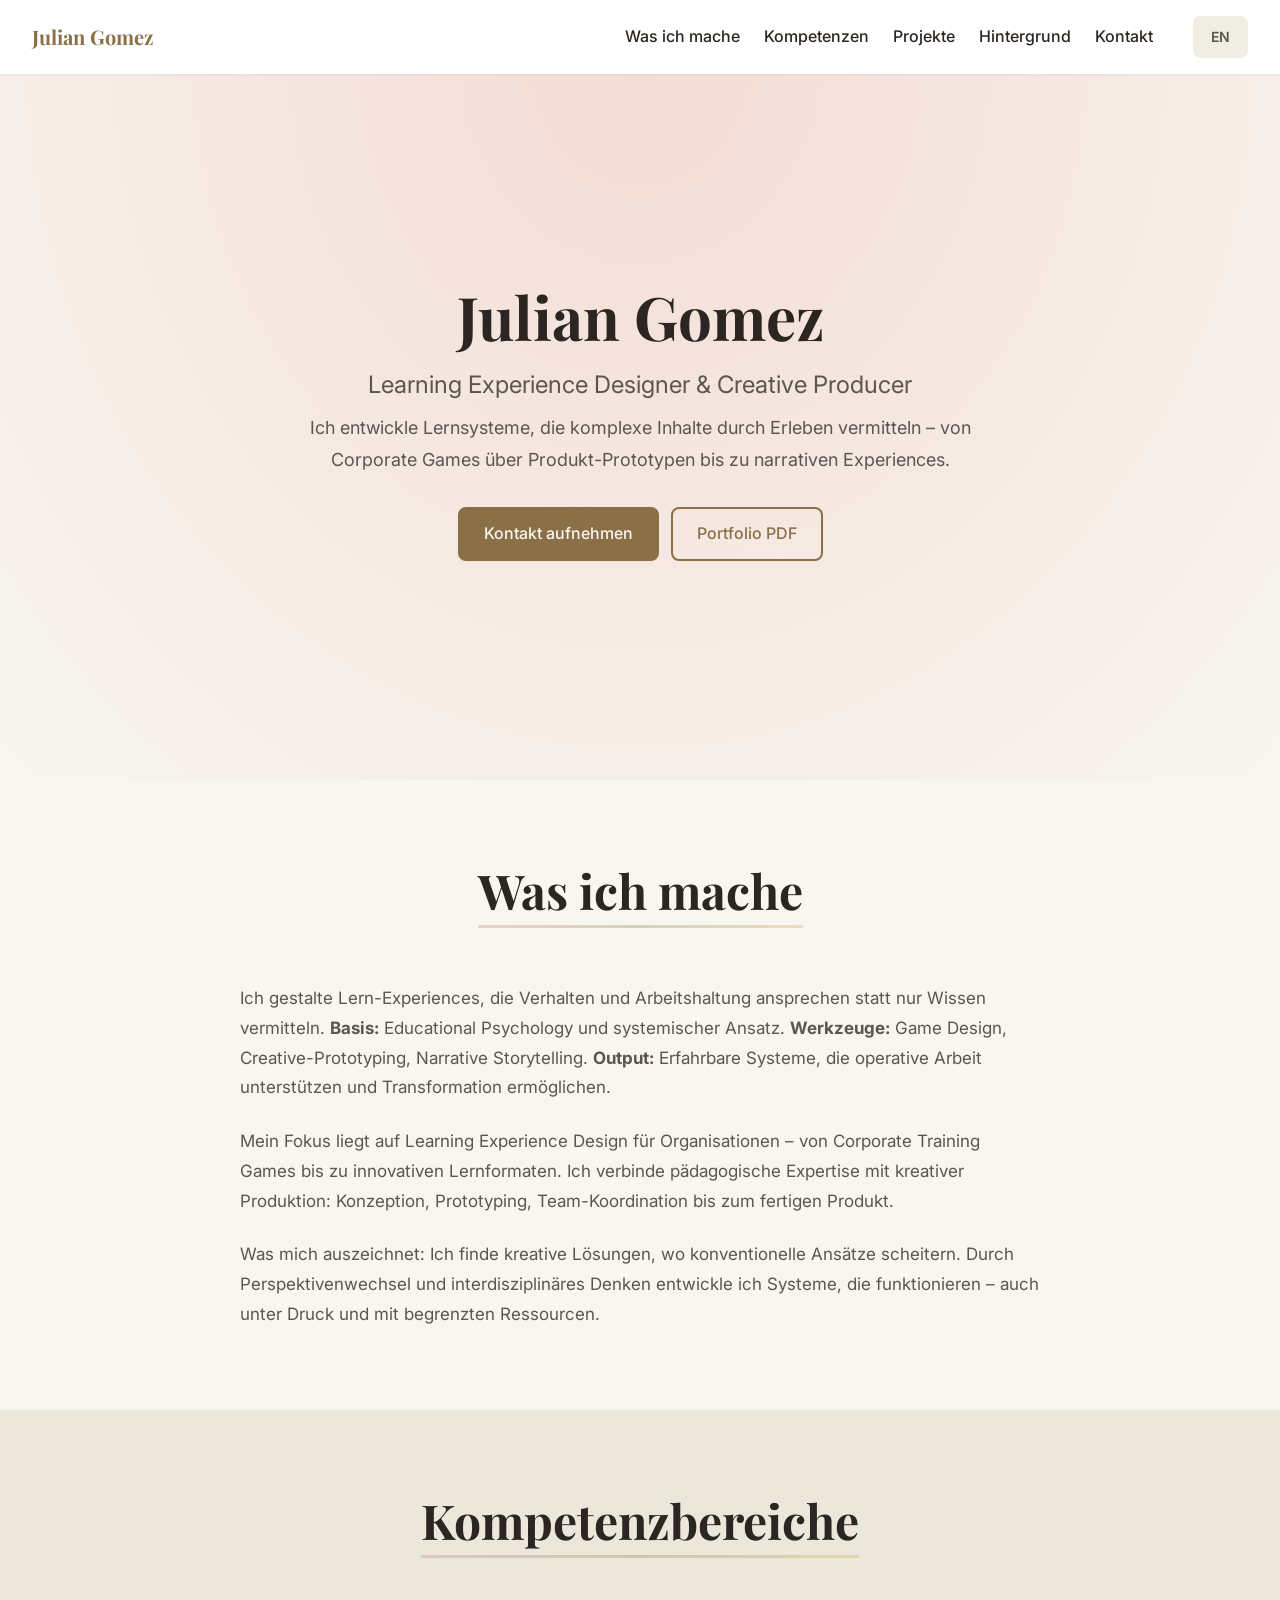
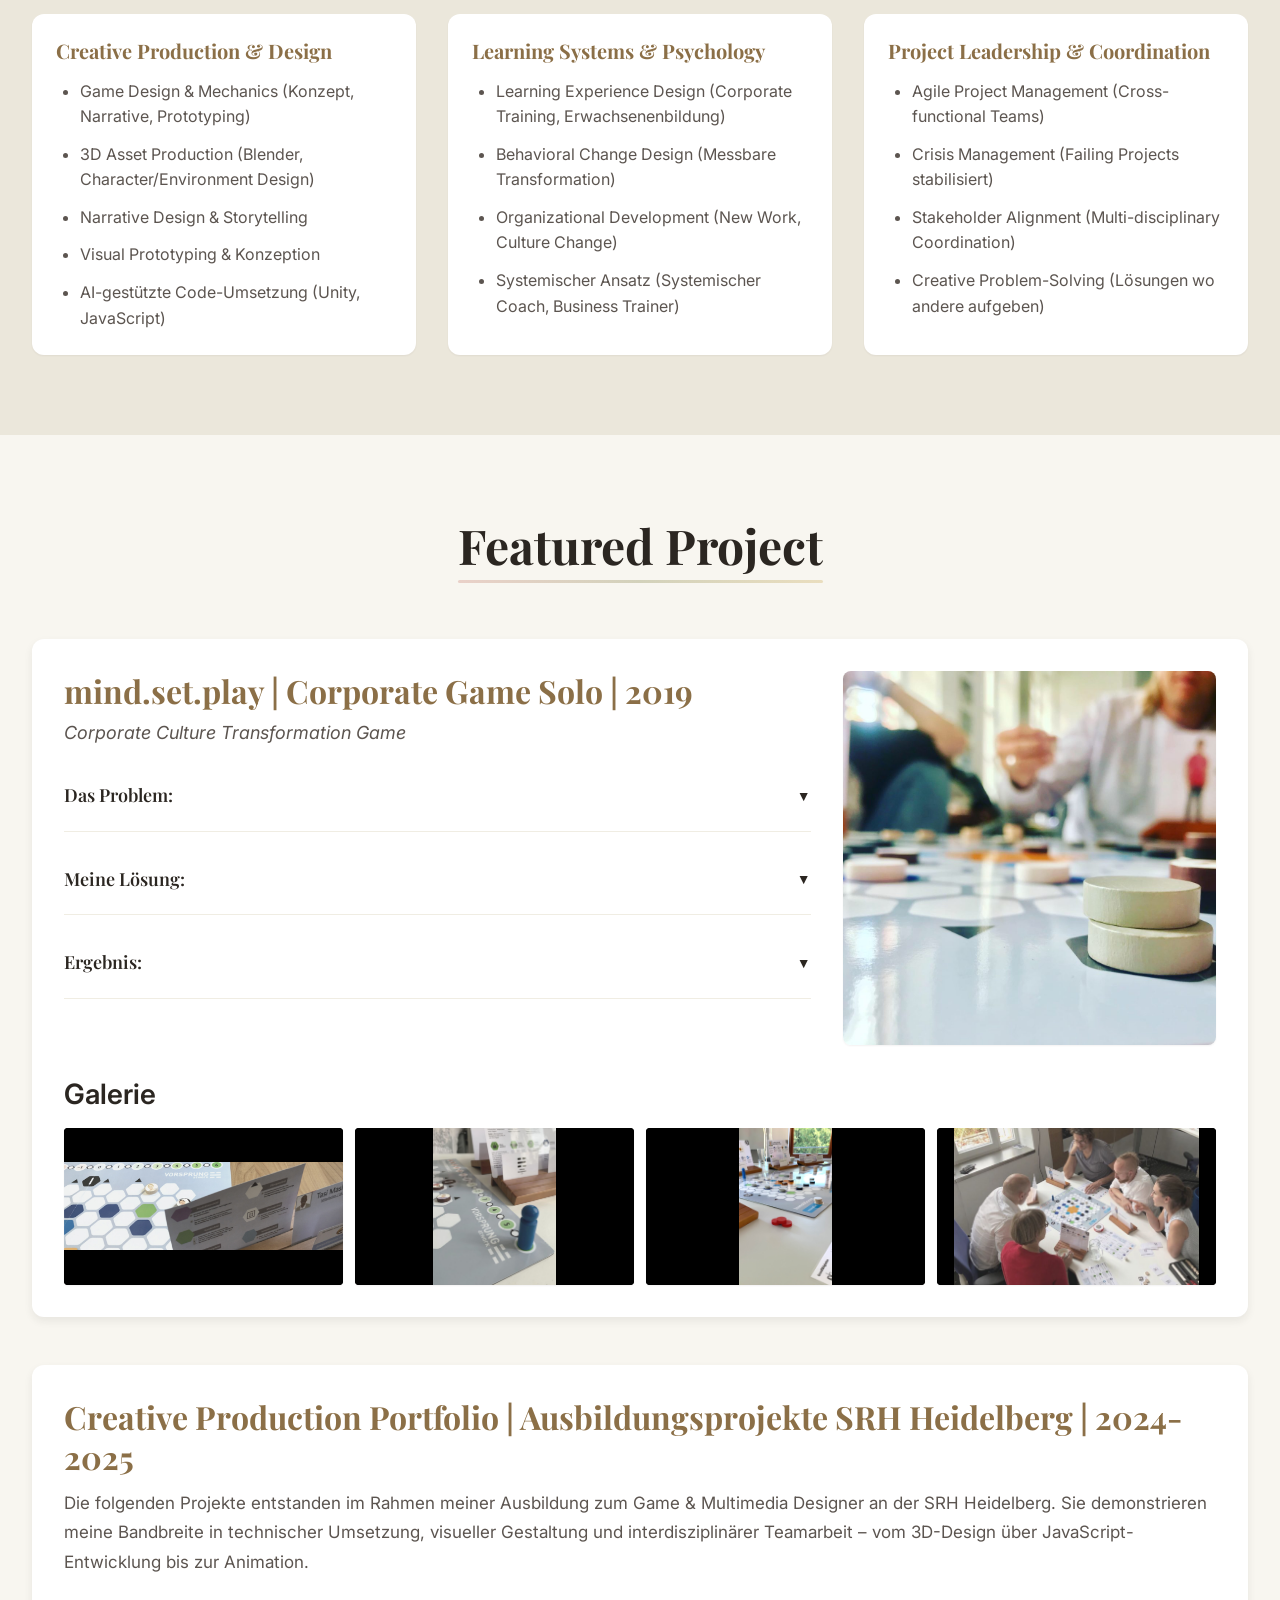
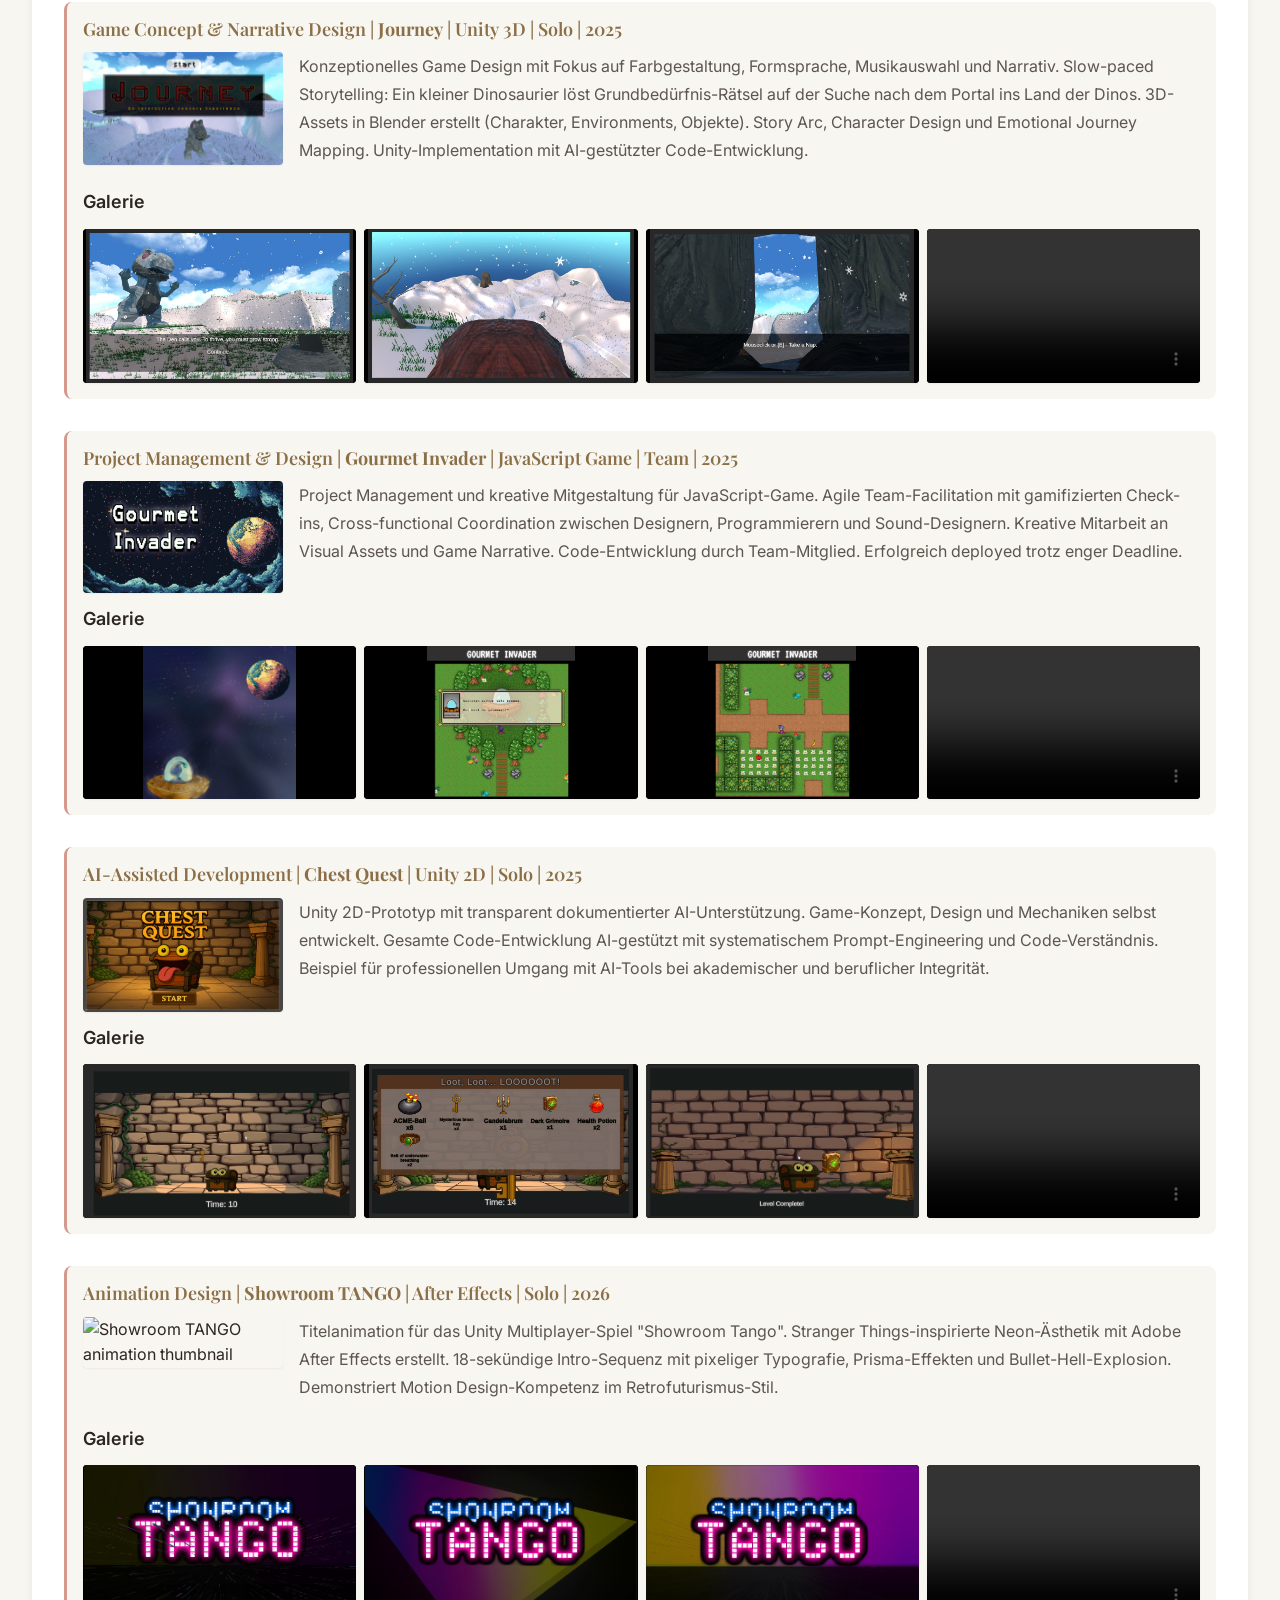
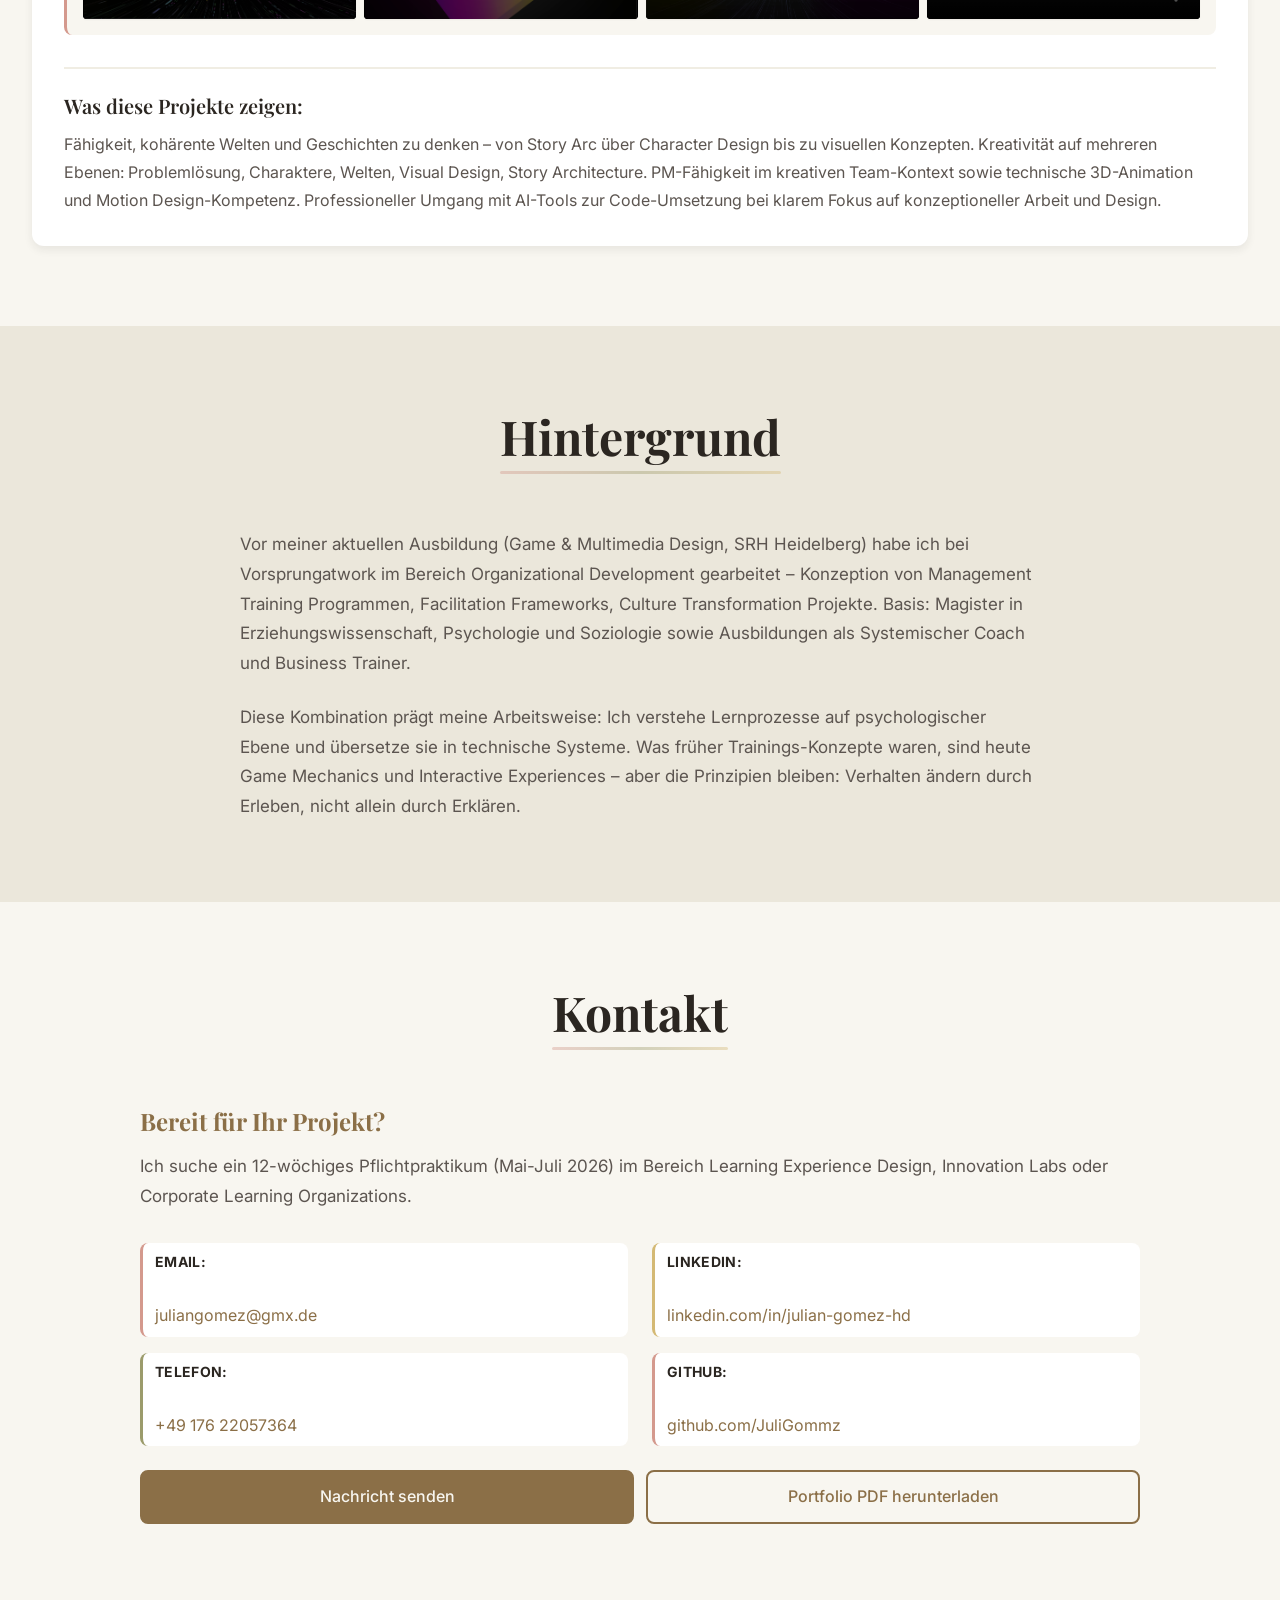
==== index.html @ 2f33e81c "Initial commit: Julian Gomez Portfolio Website Complete portfolio website for Learning Experience De" ====
<!DOCTYPE html>
<html lang="de">
<head>
    <meta charset="UTF-8">
    <meta name="viewport" content="width=device-width, initial-scale=1.0">
    <meta name="description" content="Julian Gomez - Learning Experience Designer & Creative Producer. Spielerische Lernsysteme, die komplexe Inhalte durch Erleben vermitteln.">
    <meta name="author" content="Julian Gomez">
    <meta name="keywords" content="Learning Experience Design, Game Design, Creative Production, Corporate Training, Julian Gomez">
    <title>Julian Gomez - Learning Experience Designer & Creative Producer</title>

    <!-- Google Fonts -->
    <link rel="preconnect" href="https://fonts.googleapis.com">
    <link rel="preconnect" href="https://fonts.gstatic.com" crossorigin>
    <link href="https://fonts.googleapis.com/css2?family=Playfair+Display:wght@400;700&family=Inter:wght@400;500;600;700&display=swap" rel="stylesheet">

    <!-- Stylesheet -->
    <link rel="stylesheet" href="css/styles.css">
</head>

<body>

    <!-- HEADER NAVIGATION -->
    <header class="header">
        <div class="container">
            <nav class="nav">
                <div class="nav__brand">
                    <a href="#hero">Julian Gomez</a>
                </div>
                <button class="nav__toggle" aria-label="Toggle navigation">
                    <span></span>
                    <span></span>
                    <span></span>
                </button>
                <ul class="nav__menu">
                    <li><a href="#about">Was ich mache</a></li>
                    <li><a href="#competencies">Kompetenzen</a></li>
                    <li><a href="#featured-work">Projekte</a></li>
                    <li><a href="#background">Hintergrund</a></li>
                    <li><a href="#contact">Kontakt</a></li>
                    <li class="nav__lang">
                        <button class="lang-toggle" data-lang="de" aria-label="Switch to English">EN</button>
                    </li>
                </ul>
            </nav>
        </div>
    </header>

    <!-- SECTION 1: HERO -->
    <section id="hero" class="section section--hero">
        <div class="container">
            <div class="hero">
                <h1 class="hero__title">Julian Gomez</h1>
                <h2 class="hero__subtitle">Learning Experience Designer & Creative Producer</h2>
                <p class="hero__tagline">
                    Ich entwickle Lernsysteme, die komplexe Inhalte durch Erleben vermitteln –
                    von Corporate Games über Produkt-Prototypen bis zu narrativen Experiences.
                </p>
                <div class="hero__cta">
                    <a href="#contact" class="btn btn--primary">Kontakt aufnehmen</a>
                    <a href="/portfolio.pdf" class="btn btn--secondary" download>Portfolio PDF</a>
                </div>
            </div>
        </div>
    </section>

    <!-- SECTION 2: WAS ICH MACHE -->
    <section id="about" class="section">
        <div class="container">
            <div class="section__header">
                <h2 class="section__title">Was ich mache</h2>
            </div>

            <div class="about-content">
                <p>
                    Ich gestalte Lern-Experiences, die Verhalten und Arbeitshaltung ansprechen
                    statt nur Wissen vermitteln. <strong>Basis:</strong> Educational Psychology und systemischer
                    Ansatz. <strong>Werkzeuge:</strong> Game Design, Creative-Prototyping, Narrative Storytelling.
                    <strong>Output:</strong> Erfahrbare Systeme, die operative Arbeit unterstützen und
                    Transformation ermöglichen.
                </p>

                <p>
                    Mein Fokus liegt auf Learning Experience Design für Organisationen –
                    von Corporate Training Games bis zu innovativen Lernformaten. Ich
                    verbinde pädagogische Expertise mit kreativer Produktion:
                    Konzeption, Prototyping, Team-Koordination bis zum fertigen Produkt.
                </p>

                <p>
                    Was mich auszeichnet: Ich finde kreative Lösungen, wo konventionelle
                    Ansätze scheitern. Durch Perspektivenwechsel und interdisziplinäres
                    Denken entwickle ich Systeme, die funktionieren – auch unter Druck
                    und mit begrenzten Ressourcen.
                </p>
            </div>
        </div>
    </section>

    <!-- SECTION 3: KOMPETENZBEREICHE -->
    <section id="competencies" class="section section--tinted">
        <div class="container">
            <div class="section__header">
                <h2 class="section__title">Kompetenzbereiche</h2>
            </div>

            <div class="competency-grid">
                <div class="competency-pillar">
                    <h3>Creative Production & Design</h3>
                    <ul>
                        <li>Game Design & Mechanics (Konzept, Narrative, Prototyping)</li>
                        <li>3D Asset Production (Blender, Character/Environment Design)</li>
                        <li>Narrative Design & Storytelling</li>
                        <li>Visual Prototyping & Konzeption</li>
                        <li>AI-gestützte Code-Umsetzung (Unity, JavaScript)</li>
                    </ul>
                </div>

                <div class="competency-pillar">
                    <h3>Learning Systems & Psychology</h3>
                    <ul>
                        <li>Learning Experience Design (Corporate Training, Erwachsenenbildung)</li>
                        <li>Behavioral Change Design (Messbare Transformation)</li>
                        <li>Organizational Development (New Work, Culture Change)</li>
                        <li>Systemischer Ansatz (Systemischer Coach, Business Trainer)</li>
                    </ul>
                </div>

                <div class="competency-pillar">
                    <h3>Project Leadership & Coordination</h3>
                    <ul>
                        <li>Agile Project Management (Cross-functional Teams)</li>
                        <li>Crisis Management (Failing Projects stabilisiert)</li>
                        <li>Stakeholder Alignment (Multi-disciplinary Coordination)</li>
                        <li>Creative Problem-Solving (Lösungen wo andere aufgeben)</li>
                    </ul>
                </div>
            </div>
        </div>
    </section>

    <!-- SECTION 4: FEATURED WORK -->
    <section id="featured-work" class="section">
        <div class="container">
            <div class="section__header">
                <h2 class="section__title">Featured Project</h2>
            </div>

            <!-- Featured Project #1: mind.set.play -->
            <article class="featured-project">
                <div class="featured-project__content">
                    <div class="featured-project__text">
                        <h3 class="featured-project__title"><strong>mind.set.play</strong> | Corporate Game Solo | 2019</h3>
                        <p class="featured-project__subtitle">Corporate Culture Transformation Game</p>

                        <div class="project-section collapsible">
                            <h4 class="collapsible-header">Das Problem: <span class="toggle-icon">▼</span></h4>
                            <div class="collapsible-content">
                                <p>
                                    Ein vorheriger Versuch, New Work-Prinzipien durch ein Simulationsspiel
                                    erfahrbar zu machen, scheiterte trotz 5-stelliger Investition und
                                    externer Expertise. Das Team war skeptisch gegenüber Game-based
                                    Learning. Ich bekam das Projekt ohne diese Vorgeschichte zu kennen.
                                </p>
                            </div>
                        </div>

                        <div class="project-section collapsible">
                            <h4 class="collapsible-header">Meine Lösung: <span class="toggle-icon">▼</span></h4>
                            <div class="collapsible-content">
                                <p>
                                    Iterative Entwicklung mit kontinuierlichem Stakeholder-Feedback.
                                    Fokus auf Einfachheit: Role-Switching Mechaniken kombiniert mit
                                    VUCA-Event-Simulation. Spieler:innen erleben direkt, wie persönliche
                                    Haltung und Teamdynamik unter Druck wirken. Deployment-bereit für
                                    6-18 Teilnehmer:innen mit Facilitator Guide.
                                </p>
                            </div>
                        </div>

                        <div class="project-section collapsible">
                            <h4 class="collapsible-header">Ergebnis: <span class="toggle-icon">▼</span></h4>
                            <div class="collapsible-content">
                                <p>
                                    Erfolgreich in Corporate Training Sessions eingesetzt. Vom skeptischen
                                    Team zum funktionierenden Produkt. Testimonial vom Arbeitgeber verfügbar.
                                    Beweis: Kreative Perspektivenwechsel lösen Probleme, wo konventionelle
                                    Ansätze scheitern.
                                </p>
                            </div>
                        </div>
                    </div>

                    <div class="featured-project__image">
                        <img src="media/images/mindsetplay-thumbnail.jpg" alt="mind.set.play board game overview" class="featured-thumbnail">
                    </div>
                </div>

                <!-- Gallery -->
                <div class="project-gallery">
                    <h4 class="gallery-title">Galerie</h4>
                    <div class="gallery-grid">
                        <div class="gallery-item" data-lightbox="mindsetplay-1">
                            <img src="media/images/mindsetplay-1.jpg" alt="mind.set.play board game overview with role cards and VUCA mechanics" loading="lazy">
                            <p class="gallery-caption">Board game overview with role cards and VUCA mechanics</p>
                        </div>
                        <div class="gallery-item" data-lightbox="mindsetplay-2">
                            <img src="media/images/mindsetplay-2.jpg" alt="mind.set.play gameplay session with corporate team participants" loading="lazy">
                            <p class="gallery-caption">Gameplay session with corporate team participants</p>
                        </div>
                        <div class="gallery-item" data-lightbox="mindsetplay-3">
                            <img src="media/images/mindsetplay-3.jpg" alt="mind.set.play game materials and facilitator guide closeup" loading="lazy">
                            <p class="gallery-caption">Game materials and facilitator guide closeup</p>
                        </div>
                        <div class="gallery-item" data-lightbox="mindsetplay-4">
                            <img src="media/images/mindsetplay-4.jpg" alt="mind.set.play workshop debrief discussion in corporate setting" loading="lazy">
                            <p class="gallery-caption">Workshop debrief discussion in corporate setting</p>
                        </div>
                    </div>
                </div>
            </article>

            <!-- Featured Project #2: Creative Production Range -->
            <article class="featured-project">
                <div class="project-header-simple">
                    <h3 class="featured-project__title">Creative Production Portfolio | Ausbildungsprojekte SRH Heidelberg | 2024-2025</h3>
                    <p class="project-intro">
                        Die folgenden Projekte entstanden im Rahmen meiner Ausbildung zum Game & Multimedia Designer
                        an der SRH Heidelberg. Sie demonstrieren meine Bandbreite in technischer Umsetzung,
                        visueller Gestaltung und interdisziplinärer Teamarbeit – vom 3D-Design über
                        JavaScript-Entwicklung bis zur Animation.
                    </p>
                </div>

                <div class="project-mini">
                    <h4 class="project-mini__title">Game Concept & Narrative Design | <strong>Journey</strong> | Unity 3D | Solo | 2025</h4>
                    <img src="media/images/journey-thumbnail.jpg" alt="Journey 3D game thumbnail" class="project-mini-thumb">
                    <p>
                        Konzeptionelles Game Design mit Fokus auf Farbgestaltung, Formsprache,
                        Musikauswahl und Narrativ. Slow-paced Storytelling: Ein kleiner Dinosaurier
                        löst Grundbedürfnis-Rätsel auf der Suche nach dem Portal ins Land der Dinos.
                        3D-Assets in Blender erstellt (Charakter, Environments, Objekte). Story Arc,
                        Character Design und Emotional Journey Mapping. Unity-Implementation mit
                        AI-gestützter Code-Entwicklung.
                    </p>

                    <h5 class="mini-gallery-title">Galerie</h5>
                    <div class="mini-gallery">
                        <div class="gallery-item-mini" data-lightbox="journey-2">
                            <img src="media/images/Journey-2.jpg" alt="Journey - Environment design" loading="lazy">
                        </div>
                        <div class="gallery-item-mini" data-lightbox="journey-3">
                            <img src="media/images/Journey-3.jpg" alt="Journey - Gameplay scene" loading="lazy">
                        </div>
                        <div class="gallery-item-mini" data-lightbox="journey-4">
                            <img src="media/images/Journey-4.jpg" alt="Journey - UI and game mechanics" loading="lazy">
                        </div>
                        <div class="gallery-item-mini video-item" data-lightbox="journey-video">
                            <video controls preload="metadata">
                                <source src="media/images/Level2.mp4" type="video/mp4">
                                Your browser does not support video.
                            </video>
                        </div>
                    </div>
                </div>

                <div class="project-mini">
                    <h4 class="project-mini__title">Project Management & Design | <strong>Gourmet Invader</strong> | JavaScript Game | Team | 2025</h4>
                    <img src="media/images/gourmet-thumbnail.jpg" alt="Gourmet Invader game thumbnail" class="project-mini-thumb">
                    <p>
                        Project Management und kreative Mitgestaltung für JavaScript-Game.
                        Agile Team-Facilitation mit gamifizierten Check-ins, Cross-functional
                        Coordination zwischen Designern, Programmierern und Sound-Designern.
                        Kreative Mitarbeit an Visual Assets und Game Narrative. Code-Entwicklung
                        durch Team-Mitglied. Erfolgreich deployed trotz enger Deadline.
                    </p>

                    <h5 class="mini-gallery-title">Galerie</h5>
                    <div class="mini-gallery">
                        <div class="gallery-item-mini" data-lightbox="gourmet-1">
                            <img src="media/images/gourmet-gameplay-1.jpg" alt="Gourmet Invader - Gameplay scene 1" loading="lazy">
                        </div>
                        <div class="gallery-item-mini" data-lightbox="gourmet-2">
                            <img src="media/images/gourmet-gameplay-2.jpg" alt="Gourmet Invader - Gameplay scene 2" loading="lazy">
                        </div>
                        <div class="gallery-item-mini" data-lightbox="gourmet-3">
                            <img src="media/images/gourmet-gameplay-3.jpg" alt="Gourmet Invader - Gameplay scene 3" loading="lazy">
                        </div>
                        <div class="gallery-item-mini video-item" data-lightbox="gourmet-video">
                            <video controls preload="metadata">
                                <source src="media/videos/gourmet-gameplay.mp4" type="video/mp4">
                                Your browser does not support video.
                            </video>
                        </div>
                    </div>
                </div>

                <div class="project-mini">
                    <h4 class="project-mini__title">AI-Assisted Development | <strong>Chest Quest</strong> | Unity 2D | Solo | 2025</h4>
                    <img src="media/images/chest-thumbnail.jpg" alt="Chest Quest game thumbnail" class="project-mini-thumb">
                    <p>
                        Unity 2D-Prototyp mit transparent dokumentierter AI-Unterstützung.
                        Game-Konzept, Design und Mechaniken selbst entwickelt. Gesamte
                        Code-Entwicklung AI-gestützt mit systematischem Prompt-Engineering
                        und Code-Verständnis. Beispiel für professionellen Umgang mit
                        AI-Tools bei akademischer und beruflicher Integrität.
                    </p>

                    <h5 class="mini-gallery-title">Galerie</h5>
                    <div class="mini-gallery">
                        <div class="gallery-item-mini" data-lightbox="chest-2">
                            <img src="media/images/Chest-2.png" alt="Chest Quest - UI design" loading="lazy">
                        </div>
                        <div class="gallery-item-mini" data-lightbox="chest-3">
                            <img src="media/images/Chest-3.jpg" alt="Chest Quest - Level design" loading="lazy">
                        </div>
                        <div class="gallery-item-mini" data-lightbox="chest-4">
                            <img src="media/images/Chest-4.png" alt="Chest Quest - Character and environment" loading="lazy">
                        </div>
                        <div class="gallery-item-mini video-item" data-lightbox="chest-video">
                            <video controls preload="metadata">
                                <source src="media/images/Chest.mp4" type="video/mp4">
                                Your browser does not support video.
                            </video>
                        </div>
                    </div>
                </div>

                <div class="project-mini">
                    <h4 class="project-mini__title">Animation Design | <strong>Showroom TANGO</strong> | After Effects | Solo | 2026</h4>
                    <img src="media/images/tango-thumbnail.jpg" alt="Showroom TANGO animation thumbnail" class="project-mini-thumb">
                    <p>
                        Titelanimation für das Unity Multiplayer-Spiel "Showroom Tango".
                        Stranger Things-inspirierte Neon-Ästhetik mit Adobe After Effects erstellt.
                        18-sekündige Intro-Sequenz mit pixeliger Typografie, Prisma-Effekten und
                        Bullet-Hell-Explosion. Demonstriert Motion Design-Kompetenz im
                        Retrofuturismus-Stil.
                    </p>

                    <h5 class="mini-gallery-title">Galerie</h5>
                    <div class="mini-gallery">
                        <div class="gallery-item-mini" data-lightbox="tango-1">
                            <img src="media/images/Tango-1.png" alt="Showroom TANGO - Neon typography opening" loading="lazy">
                        </div>
                        <div class="gallery-item-mini" data-lightbox="tango-2">
                            <img src="media/images/Tango-2.png" alt="Showroom TANGO - Prism effects" loading="lazy">
                        </div>
                        <div class="gallery-item-mini" data-lightbox="tango-3">
                            <img src="media/images/Tango-3.png" alt="Showroom TANGO - Bullet hell explosion" loading="lazy">
                        </div>
                        <div class="gallery-item-mini video-item" data-lightbox="tango-video">
                            <video controls preload="metadata">
                                <source src="media/images/Tango_Animation.mp4" type="video/mp4">
                                Your browser does not support video.
                            </video>
                        </div>
                    </div>
                </div>

                <div class="project-conclusion">
                    <h4>Was diese Projekte zeigen:</h4>
                    <p>
                        Fähigkeit, kohärente Welten und Geschichten zu denken – von Story Arc
                        über Character Design bis zu visuellen Konzepten. Kreativität auf
                        mehreren Ebenen: Problemlösung, Charaktere, Welten, Visual Design,
                        Story Architecture. PM-Fähigkeit im kreativen Team-Kontext sowie
                        technische 3D-Animation und Motion Design-Kompetenz. Professioneller
                        Umgang mit AI-Tools zur Code-Umsetzung bei klarem Fokus auf
                        konzeptioneller Arbeit und Design.
                    </p>
                </div>
            </article>
        </div>
    </section>

    <!-- SECTION 5: HINTERGRUND -->
    <section id="background" class="section section--tinted">
        <div class="container">
            <div class="section__header">
                <h2 class="section__title">Hintergrund</h2>
            </div>

            <div class="background-content">
                <p>
                    Vor meiner aktuellen Ausbildung (Game & Multimedia Design, SRH Heidelberg)
                    habe ich bei Vorsprungatwork im Bereich Organizational Development
                    gearbeitet – Konzeption von Management Training Programmen, Facilitation
                    Frameworks, Culture Transformation Projekte. Basis: Magister in
                    Erziehungswissenschaft, Psychologie und Soziologie sowie Ausbildungen
                    als Systemischer Coach und Business Trainer.
                </p>

                <p>
                    Diese Kombination prägt meine Arbeitsweise: Ich verstehe Lernprozesse
                    auf psychologischer Ebene und übersetze sie in technische Systeme.
                    Was früher Trainings-Konzepte waren, sind heute Game Mechanics und
                    Interactive Experiences – aber die Prinzipien bleiben: Verhalten
                    ändern durch Erleben, nicht allein durch Erklären.
                </p>
            </div>
        </div>
    </section>

    <!-- SECTION 6: KONTAKT -->
    <section id="contact" class="section">
        <div class="container">
            <div class="section__header">
                <h2 class="section__title">Kontakt</h2>
            </div>

            <div class="contact-wrapper">
                <div class="contact-info">
                    <h3>Bereit für Ihr Projekt?</h3>
                    <p>Ich suche ein 12-wöchiges Pflichtpraktikum (Mai-Juli 2026) im Bereich Learning Experience Design, Innovation Labs oder Corporate Learning Organizations.</p>
                </div>

                <div class="contact-grid-new">
                    <div class="contact-details-left">
                        <p><strong>Email:</strong><br><a href="mailto:juliangomez@gmx.de">juliangomez@gmx.de</a></p>
                        <p><strong>Telefon:</strong><br><a href="tel:+4917622057364">+49 176 22057364</a></p>
                    </div>
                    <div class="contact-details-right">
                        <p><strong>LinkedIn:</strong><br><a href="https://linkedin.com/in/julian-gomez-hd" target="_blank">linkedin.com/in/julian-gomez-hd</a></p>
                        <p><strong>GitHub:</strong><br><a href="https://github.com/JuliGommz" target="_blank">github.com/JuliGommz</a></p>
                    </div>
                    <div class="contact-cta">
                        <a href="mailto:juliangomez@gmx.de" class="btn btn--primary">Nachricht senden</a>
                        <a href="/portfolio.pdf" class="btn btn--secondary" download>Portfolio PDF herunterladen</a>
                    </div>
                </div>
            </div>
        </div>
    </section>

    <!-- LIGHTBOX -->
    <div class="lightbox" id="lightbox">
        <button class="lightbox-close" id="lightbox-close" aria-label="Close lightbox">&times;</button>
        <button class="lightbox-arrow lightbox-arrow--left" id="lightbox-prev" aria-label="Previous image">&#10094;</button>
        <div class="lightbox-content" id="lightbox-content">
            <!-- Image will be injected here -->
        </div>
        <button class="lightbox-arrow lightbox-arrow--right" id="lightbox-next" aria-label="Next image">&#10095;</button>
    </div>

    <!-- Main JavaScript -->
    <script src="js/main.js"></script>

</body>
</html>
---- css/styles.css ----
/* VARIABLES - BASE (Shared) */
:root {
  --bg-primary: #F8F6F0;
  --bg-secondary: #F0EDE3;
  --bg-elevated: #FFFFFF;
  --bg-tinted: #EBE7DB;
  --text-primary: #2B2621;
  --text-secondary: #5C5550;
  --text-tertiary: #8C8580;
  --text-inverse: #F8F6F0;
  --pillar-human-primary: #D4998D;
  --pillar-human-light: #E8C7BD;
  --pillar-learning-primary: #9B9B6B;
  --pillar-learning-light: #C5C5A5;
  --pillar-ai-primary: #D4B974;
  --pillar-ai-light: #E8D9AD;
  --accent-primary: #8B6F47;
  --accent-primary-hover: #6B5437;
  --shadow-sm: 0 1px 2px rgba(43, 38, 33, 0.06);
  --shadow-md: 0 4px 8px rgba(43, 38, 33, 0.08);
  --shadow-lg: 0 8px 16px rgba(43, 38, 33, 0.10);
  --shadow-xl: 0 12px 24px rgba(43, 38, 33, 0.12);
  --font-serif: 'Playfair Display', Georgia, serif;
  --font-sans: 'Inter', Arial, sans-serif;
  --space-2: 0.5rem;
  --space-3: 0.75rem;
  --space-4: 1rem;
  --space-6: 1.5rem;
  --space-8: 2rem;
  --space-12: 3rem;
  --space-16: 4rem;
  --radius-sm: 0.25rem;
  --radius-md: 0.5rem;
  --radius-lg: 0.75rem;
  --radius-full: 9999px;
  --transition-base: 250ms ease-in-out;
}

/* RESET */
*, *::before, *::after { box-sizing: border-box; margin: 0; padding: 0; }
body {
  font-family: var(--font-sans);
  font-size: 16px;
  line-height: 1.6;
  color: var(--text-primary);
  background-color: var(--bg-primary);
  overflow-x: hidden;
  transition: background-color 0.4s ease;
}
h1, h2, h3, h4 {
  font-family: var(--font-serif);
  font-weight: 700;
  line-height: 1.25;
}
a { color: var(--accent-primary); text-decoration: none; transition: color var(--transition-base); }
a:hover { text-decoration: underline; }
button { cursor: pointer; background: none; border: none; font: inherit; }

/* CONTAINER */
.container {
  width: 100%;
  max-width: 1280px;
  margin: 0 auto;
  padding: 0 1rem;
}
@media (min-width: 768px) { .container { padding: 0 2rem; } }

/* SECTION */
.section {
  padding: 4rem 0;
  transition: background-color 0.4s ease;
}
@media (min-width: 768px) { .section { padding: 5rem 0; } }

.section--hero {
  min-height: 80vh;
  display: flex;
  align-items: center;
  background: radial-gradient(ellipse at top, #F3DCD5, #F8F6F0);
  transition: background 0.2s ease;
}

.section--tinted {
  background-color: var(--bg-tinted);
}

/* HERO */
.hero {
  text-align: center;
  max-width: 800px;
  margin: 0 auto;
}
.hero__title {
  font-size: 2.25rem;
  margin-bottom: var(--space-4);
}
@media (min-width: 768px) { .hero__title { font-size: 3rem; } }
@media (min-width: 1024px) { .hero__title { font-size: 3.75rem; } }
.hero__subtitle {
  font-size: 1.5rem;
  color: var(--text-secondary);
  font-family: var(--font-sans);
  font-weight: 400;
  margin-bottom: var(--space-3);
}
.hero__tagline {
  font-size: 1.125rem;
  color: var(--text-secondary);
  margin-bottom: var(--space-8);
  line-height: 1.75;
  max-width: 700px;
  margin-left: auto;
  margin-right: auto;
}
.hero__cta {
  display: flex;
  flex-direction: column;
  gap: var(--space-3);
  align-items: center;
}
@media (min-width: 640px) {
  .hero__cta {
    flex-direction: row;
    justify-content: center;
  }
}

/* BUTTON */
.btn {
  display: inline-flex;
  align-items: center;
  padding: 0.75rem 1.5rem;
  font-weight: 500;
  border-radius: var(--radius-md);
  transition: all var(--transition-base);
  min-height: 44px;
}
.btn--primary {
  background-color: var(--accent-primary);
  color: var(--text-inverse);
  border: 2px solid var(--accent-primary);
}
.btn--primary:hover {
  background-color: var(--accent-primary-hover);
  transform: translateY(-2px);
  box-shadow: var(--shadow-md);
  text-decoration: none;
}

.btn--secondary {
  background-color: transparent;
  color: var(--accent-primary);
  border: 2px solid var(--accent-primary);
}
.btn--secondary:hover {
  background-color: var(--accent-primary);
  color: var(--text-inverse);
  text-decoration: none;
}

/* SECTION HEADER */
.section__header {
  margin-bottom: 3rem;
  text-align: center;
}
.section__title {
  font-size: 1.875rem;
  margin-bottom: var(--space-4);
  position: relative;
  display: inline-block;
}
@media (min-width: 768px) { .section__title { font-size: 2.25rem; } }
@media (min-width: 1024px) { .section__title { font-size: 3rem; } }

/* Pillar Gradient Underline */
.section__title::after {
  content: '';
  position: absolute;
  bottom: -8px;
  left: 0;
  right: 0;
  height: 3px;
  background: linear-gradient(90deg, var(--pillar-human-primary) 0%, var(--pillar-learning-primary) 50%, var(--pillar-ai-primary) 100%);
  border-radius: 2px;
  opacity: 0.4;
}

/* ABOUT SECTION */
.about-content {
  max-width: 800px;
  margin: 0 auto;
}

.about-content p {
  color: var(--text-secondary);
  line-height: 1.75;
  margin-bottom: var(--space-6);
  font-size: 1.0625rem;
}

.about-content p:last-child {
  margin-bottom: 0;
}

/* COMPETENCY GRID */
.competency-grid {
  display: grid;
  grid-template-columns: 1fr;
  gap: var(--space-8);
}

@media (min-width: 768px) {
  .competency-grid {
    grid-template-columns: repeat(3, 1fr);
  }
}

.competency-pillar {
  background: var(--bg-elevated);
  padding: var(--space-6);
  border-radius: var(--radius-lg);
  box-shadow: var(--shadow-sm);
  transition: transform var(--transition-base), box-shadow var(--transition-base);
}

.competency-pillar:hover {
  transform: translateY(-4px);
  box-shadow: var(--shadow-md);
}

.competency-pillar h3 {
  font-size: 1.25rem;
  margin-bottom: var(--space-4);
  color: var(--accent-primary);
}

.competency-pillar ul {
  list-style: disc;
  padding-left: 1.5rem;
  margin: 0;
}

.competency-pillar li {
  color: var(--text-secondary);
  margin-bottom: var(--space-3);
  line-height: 1.6;
}

.competency-pillar li:last-child {
  margin-bottom: 0;
}

/* FEATURED PROJECTS */
.featured-project {
  background: var(--bg-elevated);
  border-radius: var(--radius-lg);
  padding: var(--space-8);
  margin-bottom: var(--space-12);
  box-shadow: var(--shadow-md);
  transition: transform var(--transition-base), box-shadow var(--transition-base);
}

.featured-project:hover {
  transform: translateY(-4px);
  box-shadow: var(--shadow-lg);
}

.featured-project:last-child {
  margin-bottom: 0;
}

/* Featured Project Content Layout */
.featured-project__content {
  display: grid;
  grid-template-columns: 1fr;
  gap: var(--space-6);
  margin-bottom: var(--space-8);
}

@media (min-width: 768px) {
  .featured-project__content {
    grid-template-columns: 2fr 1fr;
    gap: var(--space-8);
  }
}

.featured-project__text {
  /* Text column on the left */
}

.featured-project__image {
  display: flex;
  align-items: center;
  justify-content: center;
}

.featured-thumbnail {
  width: 100%;
  height: auto;
  border-radius: var(--radius-md);
  box-shadow: var(--shadow-sm);
  position: sticky;
  top: 80px;
}

/* Featured Project Title */
.featured-project__title {
  font-size: 1.75rem;
  margin-bottom: var(--space-2);
  color: var(--accent-primary);
  font-weight: 700;
}

@media (min-width: 768px) {
  .featured-project__title {
    font-size: 2rem;
  }
}

.featured-project__subtitle {
  font-size: 1.125rem;
  color: var(--text-secondary);
  font-style: italic;
  margin-bottom: var(--space-6);
}

/* Gallery Title */
.gallery-title {
  font-size: 1.5rem;
  color: var(--text-primary);
  margin-top: var(--space-8);
  margin-bottom: var(--space-4);
  font-weight: 600;
  font-family: var(--font-sans);
  text-transform: none;
}

@media (min-width: 768px) {
  .gallery-title {
    font-size: 1.75rem;
  }
}

/* Project Gallery Section */
.project-gallery {
  margin-top: var(--space-8);
}

.project-header {
  margin-bottom: var(--space-6);
  padding-bottom: var(--space-4);
  border-bottom: 2px solid var(--bg-secondary);
}

.project-header-simple {
  margin-bottom: var(--space-6);
}

.project-header-simple h3 {
  font-size: 1.75rem;
  color: var(--accent-primary);
  margin-bottom: var(--space-3);
}

@media (min-width: 768px) {
  .project-header-simple h3 {
    font-size: 2rem;
  }
}

.project-header-simple p {
  color: var(--text-secondary);
  line-height: 1.75;
  font-size: 1.0625rem;
}

.project-title {
  font-size: 2rem;
  margin-bottom: var(--space-2);
  color: var(--accent-primary);
}

@media (min-width: 768px) {
  .project-title {
    font-size: 2.5rem;
  }
}

.project-meta {
  font-size: 0.9375rem;
  color: var(--text-tertiary);
  font-style: italic;
}

.project-conclusion {
  margin-top: var(--space-8);
  padding-top: var(--space-6);
  border-top: 2px solid var(--bg-secondary);
}

.project-conclusion h4 {
  font-size: 1.25rem;
  color: var(--text-primary);
  margin-bottom: var(--space-3);
  font-weight: 600;
}

.project-conclusion p {
  color: var(--text-secondary);
  line-height: 1.75;
}

.project-content {
  display: flex;
  flex-direction: column;
  gap: var(--space-6);
}

.project-intro {
  color: var(--text-secondary);
  line-height: 1.75;
  font-size: 1.0625rem;
  margin-bottom: var(--space-4);
}

.project-section {
  margin-bottom: var(--space-6);
}

.project-section:last-child {
  margin-bottom: 0;
}

.project-section h4 {
  font-weight: 600;
  margin-bottom: var(--space-3);
  color: var(--text-primary);
  font-size: 1.125rem;
}

.project-section p {
  color: var(--text-secondary);
  line-height: 1.75;
}

/* Collapsible Sections */
.collapsible {
  border-bottom: 1px solid var(--bg-secondary);
}

.collapsible-header {
  cursor: pointer;
  display: flex;
  justify-content: space-between;
  align-items: center;
  padding: var(--space-3) 0;
  transition: color var(--transition-base);
  user-select: none;
}

.collapsible-header:hover {
  color: var(--accent-primary);
}

.toggle-icon {
  transition: transform var(--transition-base);
  font-size: 0.875rem;
  margin-left: var(--space-2);
}

.collapsible.active .toggle-icon {
  transform: rotate(180deg);
}

.collapsible-content {
  max-height: 0;
  overflow: hidden;
  transition: max-height 0.3s ease-out;
}

.collapsible.active .collapsible-content {
  max-height: 500px;
  padding-bottom: var(--space-4);
}

/* PROJECT MINI CARDS */
.project-mini {
  margin-bottom: var(--space-8);
  padding-left: var(--space-4);
  border-left: 3px solid var(--pillar-human-primary);
  background: var(--bg-primary);
  padding: var(--space-4);
  border-radius: var(--radius-md);
}

.project-mini:last-of-type {
  margin-bottom: var(--space-6);
}

.project-mini__title {
  font-size: 1.75rem;
  margin-bottom: var(--space-3);
  color: var(--accent-primary);
  font-weight: 700;
  font-family: var(--font-serif);
}

@media (min-width: 768px) {
  .project-mini__title {
    font-size: 2rem;
  }
}

.project-mini h4 {
  font-size: 1.125rem;
  margin-bottom: var(--space-3);
  color: var(--accent-primary);
  font-weight: 600;
}

.project-mini p {
  color: var(--text-secondary);
  line-height: 1.75;
}

/* Mini Gallery Title */
.mini-gallery-title {
  font-size: 1.125rem;
  color: var(--text-primary);
  margin-top: var(--space-6);
  margin-bottom: var(--space-3);
  font-weight: 600;
  clear: both;
}

/* BACKGROUND SECTION */
.background-content {
  max-width: 800px;
  margin: 0 auto;
}

.background-content p {
  color: var(--text-secondary);
  line-height: 1.75;
  margin-bottom: var(--space-6);
  font-size: 1.0625rem;
}

.background-content p:last-child {
  margin-bottom: 0;
}

/* CONTACT SECTION */
.contact-content {
  display: grid;
  grid-template-columns: 1fr;
  gap: var(--space-8);
}

@media (min-width: 768px) {
  .contact-content {
    grid-template-columns: 1fr 1fr;
    gap: var(--space-12);
  }
}

.internship-info h3,
.contact-details h3 {
  font-size: 1.5rem;
  margin-bottom: var(--space-4);
  color: var(--accent-primary);
}

.internship-info p {
  color: var(--text-secondary);
  line-height: 1.75;
  margin-bottom: var(--space-4);
}

.internship-info p:last-child {
  margin-bottom: 0;
}

.contact-details ul {
  list-style: none;
  padding: 0;
  margin: 0 0 var(--space-6) 0;
}

.contact-details li {
  margin-bottom: var(--space-3);
  color: var(--text-secondary);
}

.contact-details li:last-child {
  margin-bottom: 0;
}

.contact-details a {
  color: var(--accent-primary);
  font-weight: 500;
}

.contact-details a:hover {
  color: var(--accent-primary-hover);
}

/* RESPONSIVE BREAKPOINTS */
@media (max-width: 1024px) {
  .competency-grid {
    grid-template-columns: 1fr;
  }
}

@media (max-width: 768px) {
  .hero__cta {
    flex-direction: column;
  }

  .contact-content {
    grid-template-columns: 1fr;
  }

  .section {
    padding: 3rem 0;
  }

  .featured-project {
    padding: var(--space-6);
  }
}

@media (max-width: 480px) {
  .project-section h4 {
    font-size: 1rem;
  }

  .project-title {
    font-size: 1.5rem;
  }

  .hero__title {
    font-size: 2rem;
  }

  .section__title {
    font-size: 1.75rem;
  }
}

/* SMOOTH SCROLL */
html {
  scroll-behavior: smooth;
}

/* HEADER NAVIGATION */
.header {
  position: fixed;
  top: 0;
  left: 0;
  right: 0;
  background: var(--bg-elevated);
  box-shadow: var(--shadow-sm);
  z-index: 1000;
  transition: box-shadow var(--transition-base);
}

.header.scrolled {
  box-shadow: var(--shadow-md);
}

.nav {
  display: flex;
  align-items: center;
  justify-content: space-between;
  padding: var(--space-4) 0;
}

.nav__brand a {
  font-family: var(--font-serif);
  font-size: 1.25rem;
  font-weight: 700;
  color: var(--accent-primary);
  text-decoration: none;
}

.nav__brand a:hover {
  color: var(--accent-primary-hover);
}

.nav__menu {
  display: none;
  list-style: none;
  align-items: center;
  gap: var(--space-6);
  margin: 0;
  padding: 0;
}

@media (min-width: 768px) {
  .nav__menu {
    display: flex;
  }
}

.nav__menu li a {
  color: var(--text-primary);
  text-decoration: none;
  font-weight: 500;
  transition: color var(--transition-base);
  padding: var(--space-2) 0;
}

.nav__menu li a:hover {
  color: var(--accent-primary);
  text-decoration: none;
}

.nav__lang {
  margin-left: var(--space-4);
}

.lang-toggle {
  padding: var(--space-2) var(--space-4);
  background: var(--bg-secondary);
  border: 2px solid var(--bg-secondary);
  border-radius: var(--radius-md);
  color: var(--text-secondary);
  font-weight: 600;
  font-size: 0.875rem;
  transition: all var(--transition-base);
  cursor: pointer;
}

.lang-toggle:hover {
  background: var(--accent-primary);
  border-color: var(--accent-primary);
  color: var(--text-inverse);
}

.nav__toggle {
  display: flex;
  flex-direction: column;
  gap: 4px;
  background: none;
  border: none;
  cursor: pointer;
  padding: var(--space-2);
}

@media (min-width: 768px) {
  .nav__toggle {
    display: none;
  }
}

.nav__toggle span {
  display: block;
  width: 24px;
  height: 2px;
  background: var(--accent-primary);
  transition: all var(--transition-base);
}

.nav__toggle.active span:nth-child(1) {
  transform: rotate(45deg) translateY(8px);
}

.nav__toggle.active span:nth-child(2) {
  opacity: 0;
}

.nav__toggle.active span:nth-child(3) {
  transform: rotate(-45deg) translateY(-8px);
}

/* Mobile menu */
@media (max-width: 767px) {
  .nav__menu.active {
    display: flex;
    flex-direction: column;
    position: absolute;
    top: 100%;
    left: 0;
    right: 0;
    background: var(--bg-elevated);
    box-shadow: var(--shadow-md);
    padding: var(--space-4);
    gap: var(--space-3);
  }

  .nav__menu.active li {
    width: 100%;
    text-align: center;
  }
}

/* Adjust hero section for fixed header */
.section--hero {
  margin-top: 60px;
}

/* PROJECT THUMBNAIL */
.project-thumbnail {
  width: 100%;
  max-width: 300px;
  float: right;
  margin: 0 0 var(--space-4) var(--space-6);
  border-radius: var(--radius-md);
  overflow: hidden;
  box-shadow: var(--shadow-sm);
}

@media (max-width: 768px) {
  .project-thumbnail {
    float: none;
    max-width: 100%;
    margin: 0 0 var(--space-6) 0;
  }
}

.project-thumb-img {
  width: 100%;
  height: auto;
  display: block;
}

/* PROJECT MINI THUMBNAIL */
.project-mini-thumb {
  width: 100%;
  max-width: 200px;
  float: left;
  margin: 0 var(--space-4) var(--space-3) 0;
  border-radius: var(--radius-sm);
  box-shadow: var(--shadow-sm);
}

@media (max-width: 768px) {
  .project-mini-thumb {
    float: none;
    max-width: 100%;
    margin: 0 0 var(--space-4) 0;
  }
}

/* GALLERY GRID */
.gallery-grid {
  display: grid;
  grid-template-columns: repeat(2, 1fr);
  gap: var(--space-3);
  margin-top: var(--space-4);
  clear: both;
}

@media (min-width: 768px) {
  .gallery-grid {
    grid-template-columns: repeat(4, 1fr);
  }
}

@media (max-width: 480px) {
  .gallery-grid {
    grid-template-columns: 1fr;
  }
}

.gallery-item {
  background: #000;
  border-radius: var(--radius-sm);
  overflow: hidden;
  cursor: pointer;
  transition: transform var(--transition-base), box-shadow var(--transition-base);
  box-shadow: var(--shadow-sm);
  aspect-ratio: 16 / 9;
  position: relative;
}

.gallery-item:hover {
  transform: translateY(-2px);
  box-shadow: var(--shadow-md);
}

.gallery-item img {
  width: 100%;
  height: 100%;
  display: block;
  object-fit: contain;
  background: #000;
}

.gallery-item video {
  width: 100%;
  height: 100%;
  display: block;
  object-fit: contain;
  background: #000;
}

.gallery-item.video-item {
  grid-column: span 2;
}

@media (max-width: 480px) {
  .gallery-item.video-item {
    grid-column: span 1;
  }
}

.gallery-caption {
  padding: var(--space-2) var(--space-3);
  color: var(--text-secondary);
  font-size: 0.75rem;
  line-height: 1.4;
  background: rgba(255, 255, 255, 0.95);
  backdrop-filter: blur(4px);
}

/* MINI GALLERY */
.mini-gallery {
  display: grid;
  grid-template-columns: repeat(auto-fit, minmax(100px, 1fr));
  gap: var(--space-2);
  margin-top: var(--space-3);
  clear: both;
}

@media (min-width: 640px) {
  .mini-gallery {
    grid-template-columns: repeat(4, 1fr);
  }
}

.gallery-item-mini {
  border-radius: var(--radius-sm);
  overflow: hidden;
  cursor: pointer;
  transition: transform var(--transition-base);
  box-shadow: var(--shadow-sm);
  background: #000;
  aspect-ratio: 16 / 9;
}

.gallery-item-mini:hover {
  transform: scale(1.05);
  box-shadow: var(--shadow-md);
}

.gallery-item-mini img {
  width: 100%;
  height: 100%;
  display: block;
  object-fit: contain;
  background: #000;
}

.gallery-item-mini video {
  width: 100%;
  height: 100%;
  display: block;
  object-fit: contain;
  background: #000;
}

.gallery-item-mini.video-item {
  cursor: default;
}

.gallery-item-mini.video-item:hover {
  transform: none;
}

/* Clearfix for floated elements */
.project-section::after,
.project-mini::after {
  content: "";
  display: table;
  clear: both;
}

/* LIGHTBOX */
.lightbox {
  position: fixed;
  inset: 0;
  background: rgba(0, 0, 0, 0.95);
  backdrop-filter: blur(4px);
  display: none;
  align-items: center;
  justify-content: center;
  z-index: 10000;
  cursor: zoom-out;
}

.lightbox.active {
  display: flex;
}

.lightbox-content {
  max-width: 90vw;
  max-height: 90vh;
}

.lightbox-content img {
  max-width: 90vw;
  max-height: 90vh;
  object-fit: contain;
}

.lightbox-close {
  position: absolute;
  top: 20px;
  right: 30px;
  font-size: 3rem;
  color: white;
  background: none;
  border: none;
  cursor: pointer;
  z-index: 10001;
  transition: opacity var(--transition-base);
  min-width: 44px;
  min-height: 44px;
}

.lightbox-close:hover {
  opacity: 0.7;
}

.lightbox-arrow {
  position: absolute;
  top: 50%;
  transform: translateY(-50%);
  font-size: 2.5rem;
  color: white;
  background: rgba(255, 255, 255, 0.1);
  border: none;
  border-radius: 4px;
  cursor: pointer;
  z-index: 10001;
  padding: 0.75rem 1rem;
  opacity: 0.8;
  transition: opacity var(--transition-base), background var(--transition-base);
  min-width: 44px;
  min-height: 44px;
}

.lightbox-arrow:hover {
  opacity: 1;
  background: rgba(255, 255, 255, 0.2);
}

.lightbox-arrow--left {
  left: 10px;
}

.lightbox-arrow--right {
  right: 10px;
}

@media (min-width: 768px) {
  .lightbox-arrow {
    font-size: 4rem;
    padding: 1rem 1.5rem;
  }

  .lightbox-arrow--left {
    left: 20px;
  }

  .lightbox-arrow--right {
    right: 20px;
  }

  .lightbox-close {
    font-size: 3.5rem;
  }
}

/* CONTACT SECTION (New Layout) */
.contact-wrapper {
  max-width: 1000px;
  margin: 0 auto;
}

.contact-info {
  margin-bottom: var(--space-8);
}

.contact-info h3 {
  font-size: 1.5rem;
  margin-bottom: var(--space-4);
  color: var(--accent-primary);
}

.contact-info p {
  color: var(--text-secondary);
  line-height: 1.75;
  font-size: 1.0625rem;
}

.contact-grid-new {
  display: grid;
  grid-template-columns: 1fr;
  gap: var(--space-4);
}

@media (min-width: 768px) {
  .contact-grid-new {
    grid-template-columns: 1fr 1fr;
    gap: var(--space-6);
  }
}

.contact-details-left,
.contact-details-right {
  display: flex;
  flex-direction: column;
  gap: var(--space-4);
}

.contact-details-left p,
.contact-details-right p {
  margin: 0;
  padding: var(--space-2) var(--space-3);
  background: var(--bg-elevated);
  border-radius: var(--radius-md);
  border-left: 3px solid var(--accent-primary);
  transition: border-color 0.3s ease, background-color 0.3s ease;
}

.contact-details-left p:nth-child(1) {
  border-left-color: var(--pillar-human-primary);
}

.contact-details-left p:nth-child(2) {
  border-left-color: var(--pillar-learning-primary);
}

.contact-details-right p:nth-child(1) {
  border-left-color: var(--pillar-ai-primary);
}

.contact-details-right p:nth-child(2) {
  border-left-color: var(--pillar-human-primary);
}

.contact-details-left strong,
.contact-details-right strong {
  display: block;
  color: var(--text-primary);
  font-size: 0.875rem;
  text-transform: uppercase;
  letter-spacing: 0.025em;
  margin-bottom: 0.25rem;
}

.contact-cta {
  display: flex;
  flex-direction: row;
  gap: var(--space-3);
  grid-column: 1 / -1;
  width: 100%;
  flex-wrap: wrap;
}

@media (min-width: 768px) {
  .contact-cta {
    grid-column: 1 / -1;
    grid-row: 2;
  }
}

.contact-cta .btn {
  flex: 1;
  min-width: 180px;
  justify-content: center;
}
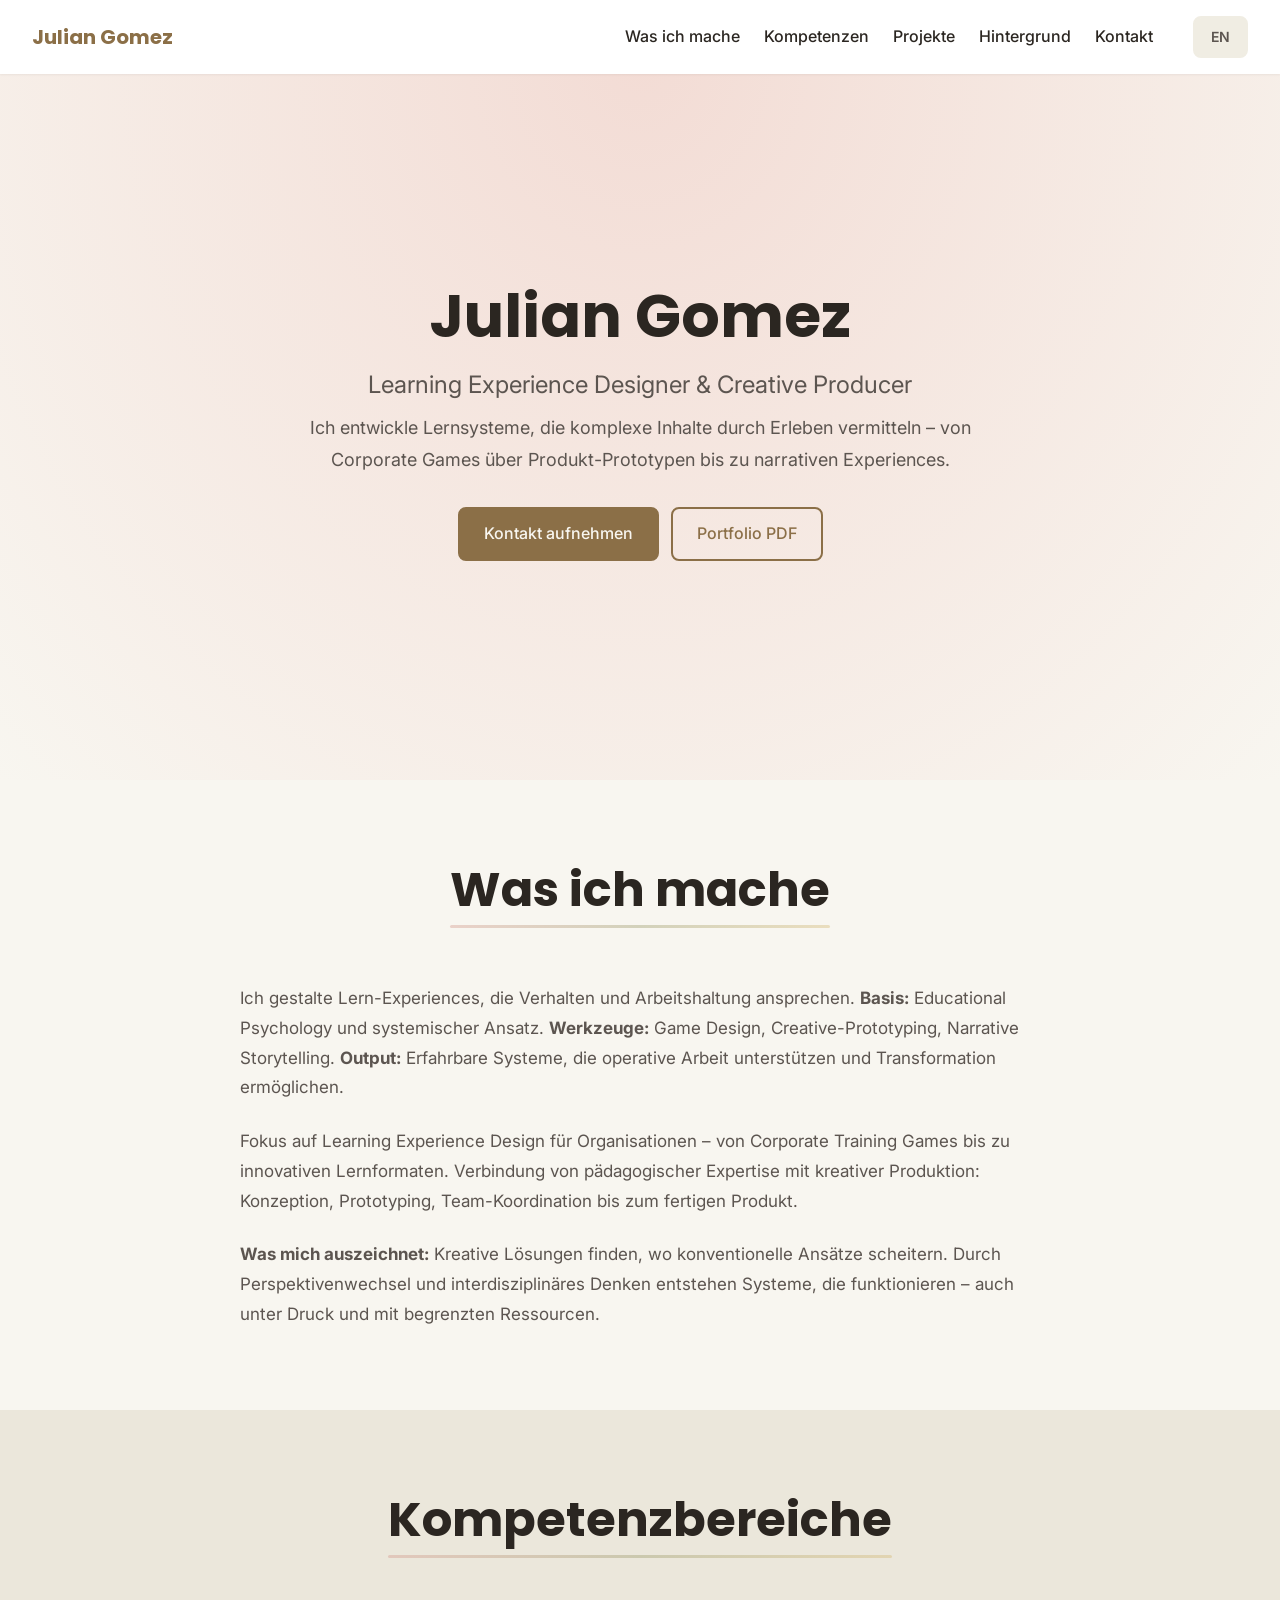
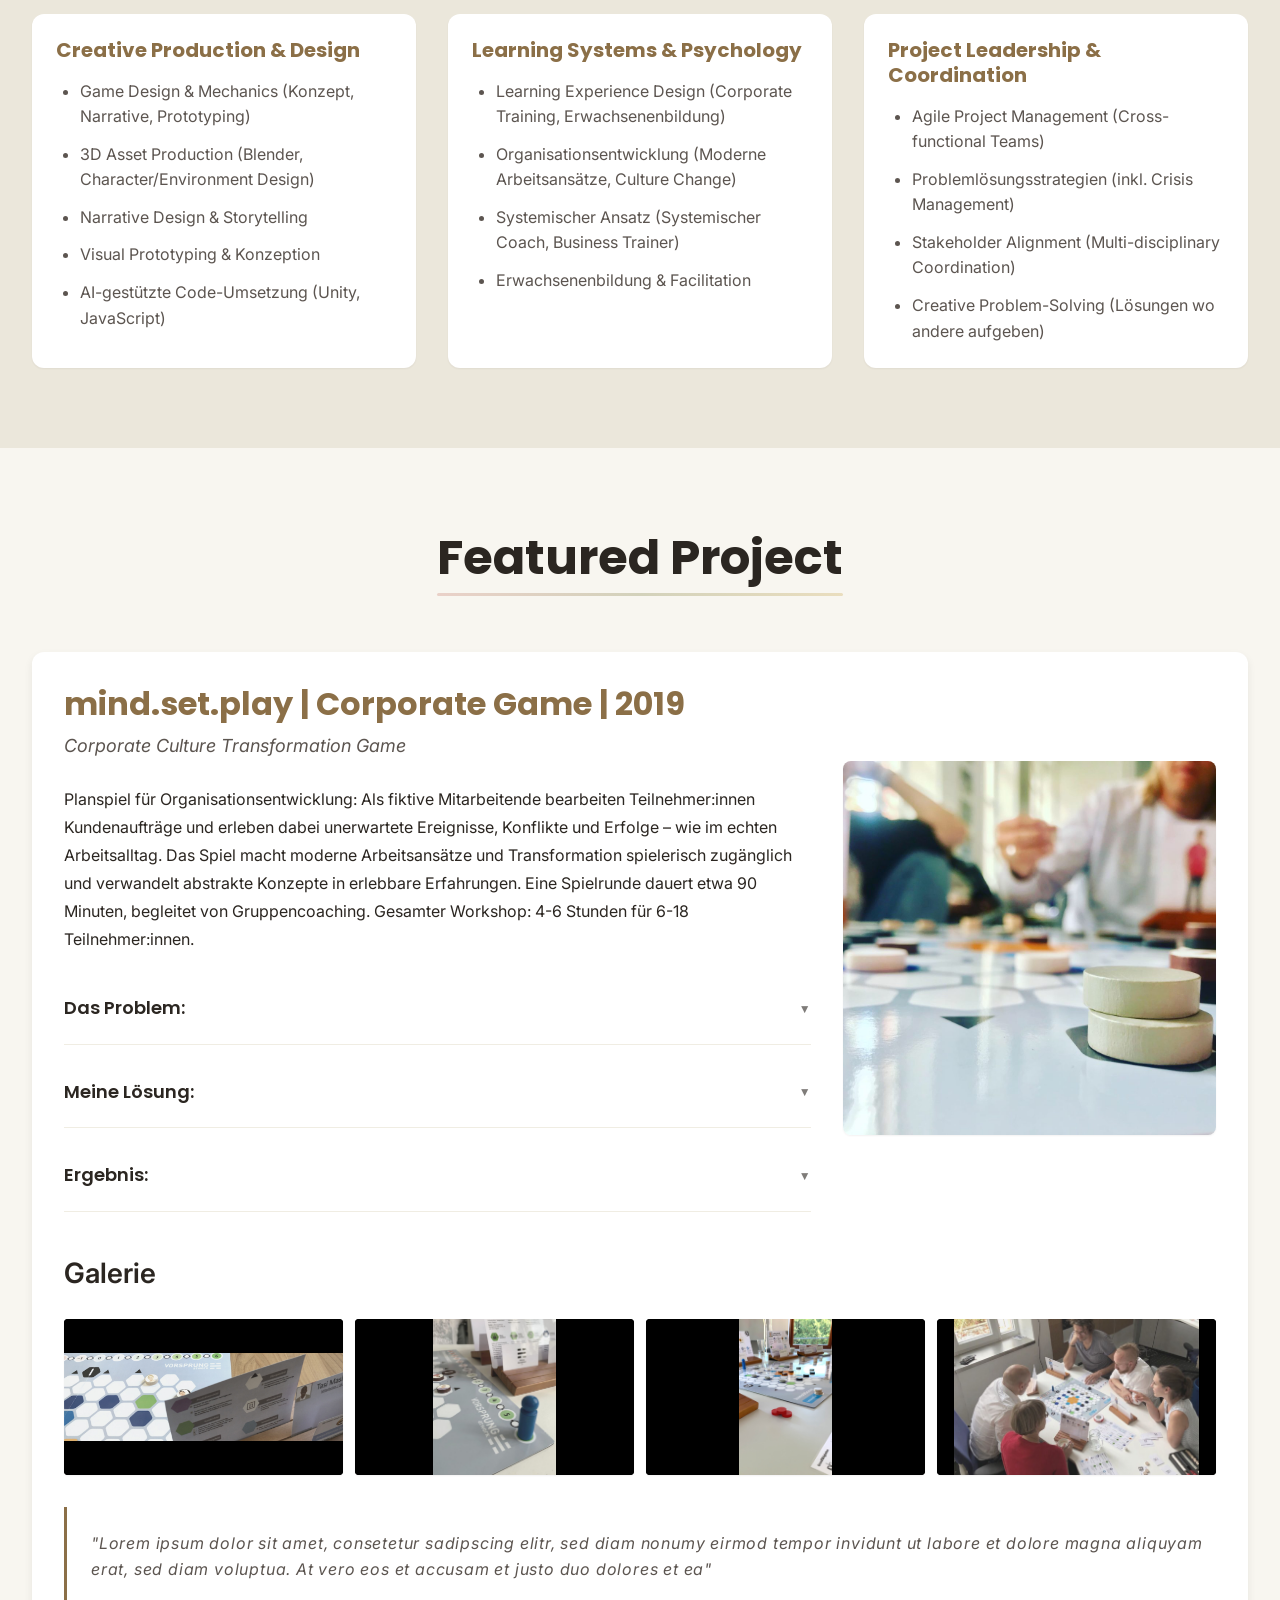
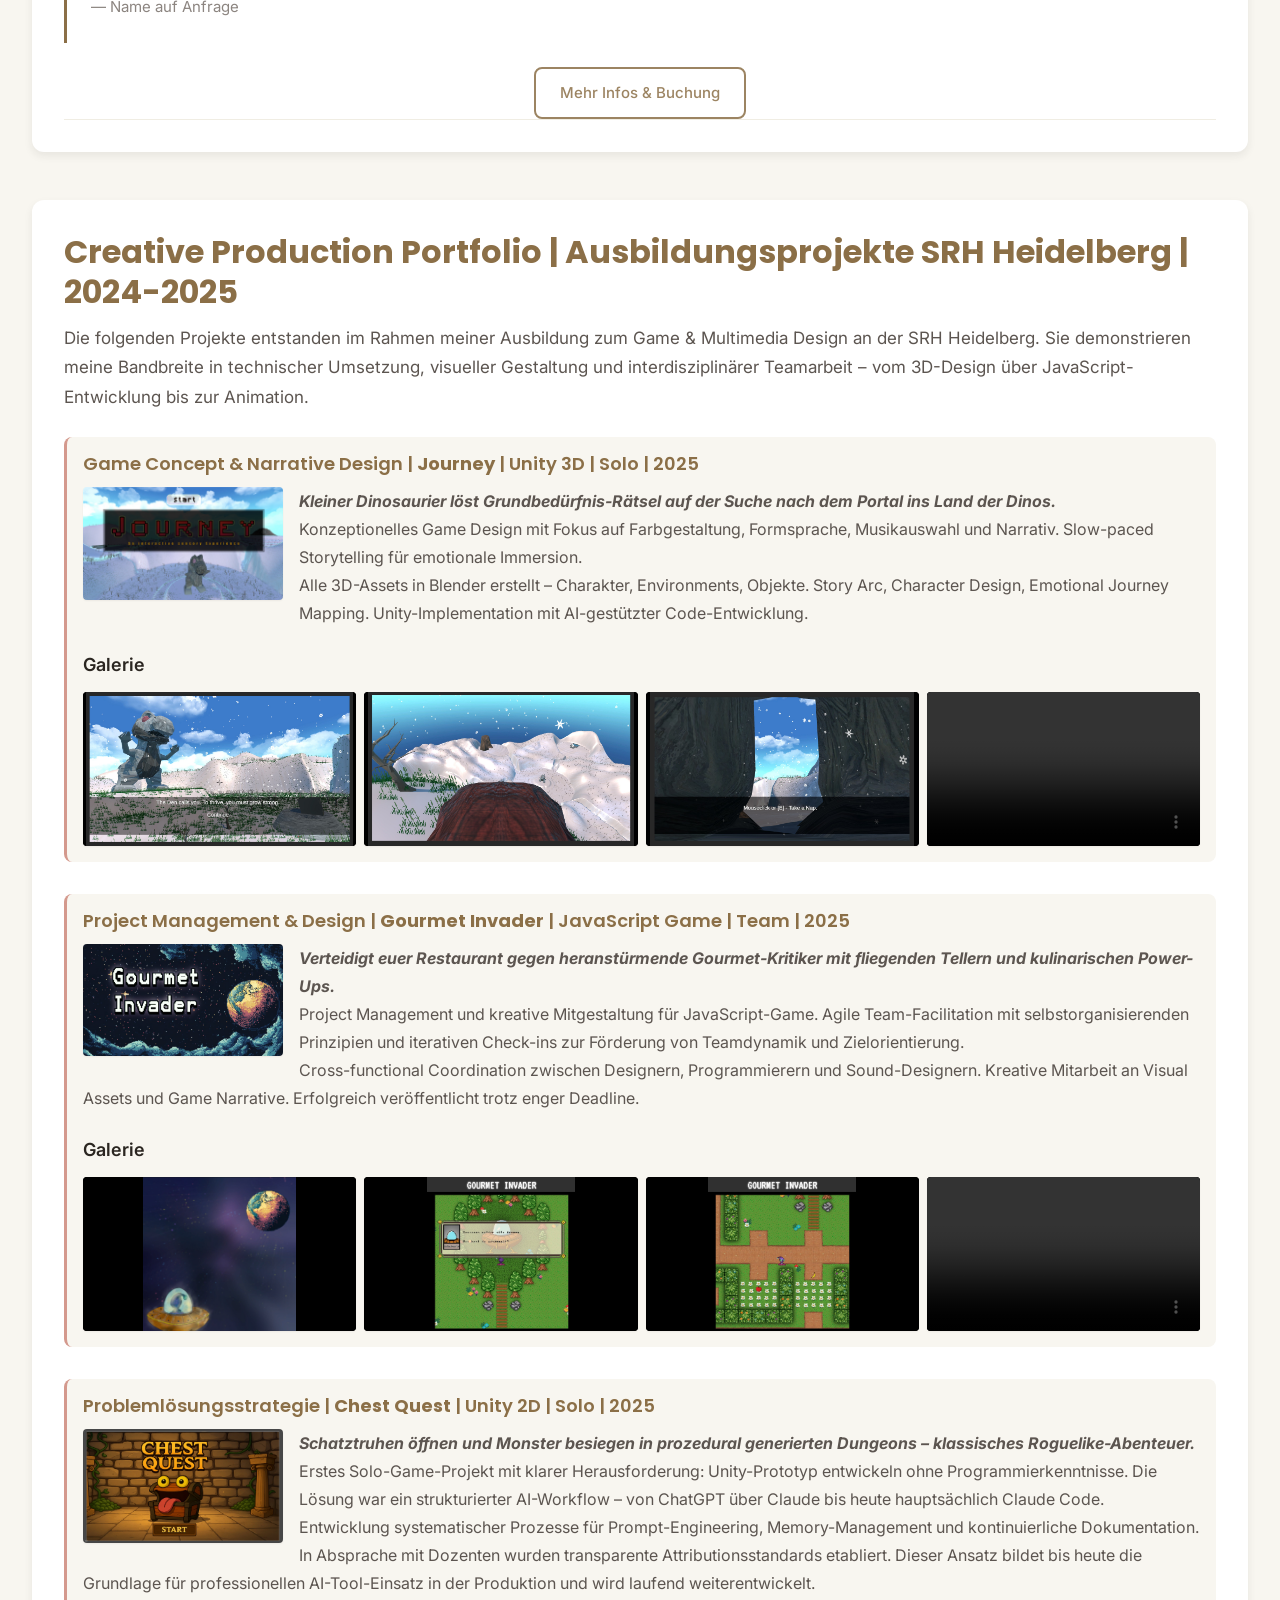
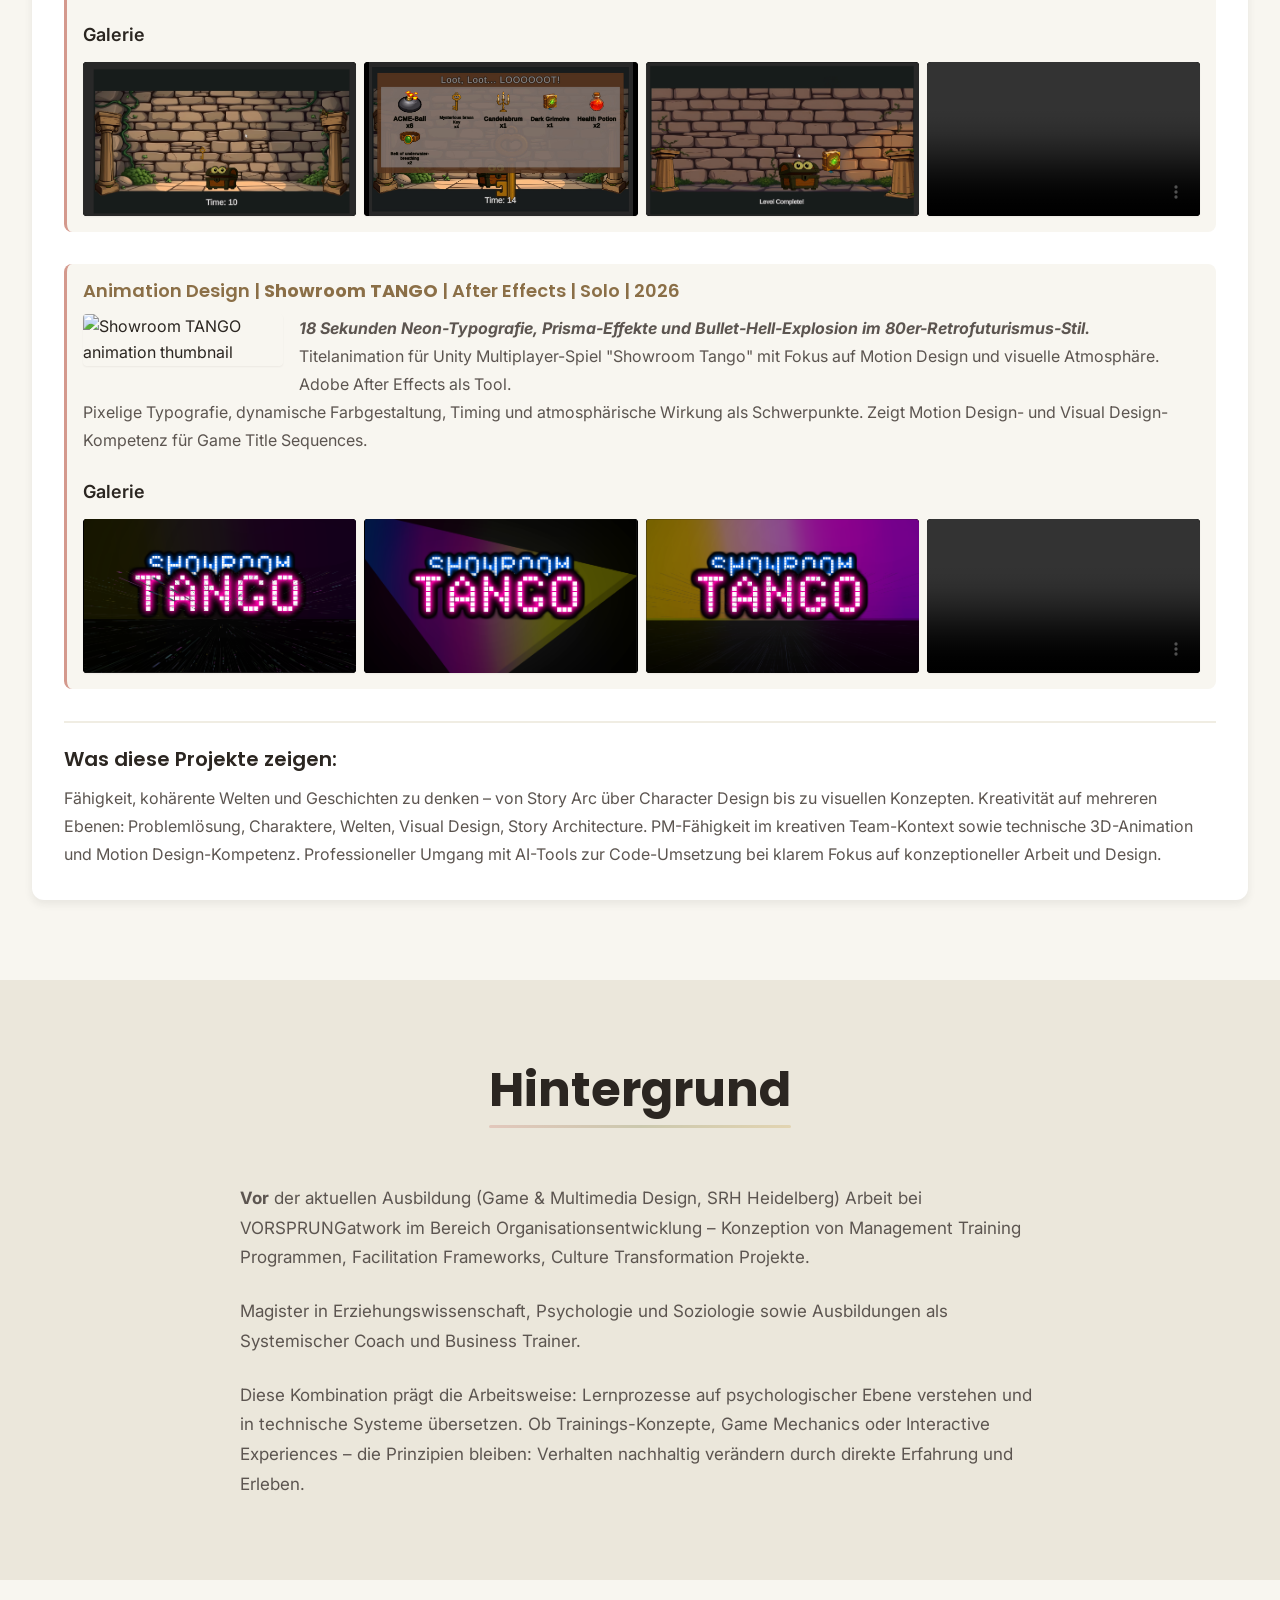
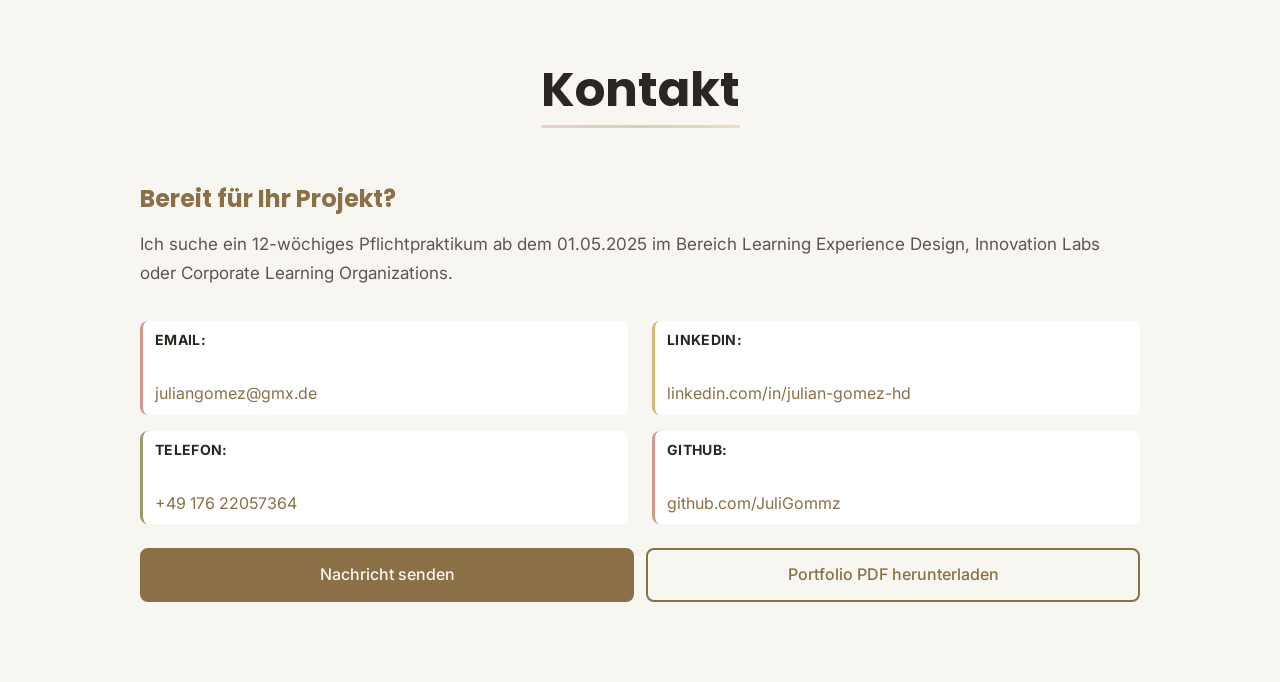
==== commit 131d9722: "feat: Initial portfolio website implementation Complete project overview in English * 6 sections str" ====
--- a/index.html
+++ b/index.html
@@ -11,7 +11,7 @@
     <!-- Google Fonts -->
     <link rel="preconnect" href="https://fonts.googleapis.com">
     <link rel="preconnect" href="https://fonts.gstatic.com" crossorigin>
-    <link href="https://fonts.googleapis.com/css2?family=Playfair+Display:wght@400;700&family=Inter:wght@400;500;600;700&display=swap" rel="stylesheet">
+    <link href="https://fonts.googleapis.com/css2?family=Poppins:wght@400;500;600;700&family=Inter:wght@400;500;600;700&display=swap" rel="stylesheet">
 
     <!-- Stylesheet -->
     <link rel="stylesheet" href="css/styles.css">
@@ -72,25 +72,24 @@
 
             <div class="about-content">
                 <p>
-                    Ich gestalte Lern-Experiences, die Verhalten und Arbeitshaltung ansprechen
-                    statt nur Wissen vermitteln. <strong>Basis:</strong> Educational Psychology und systemischer
-                    Ansatz. <strong>Werkzeuge:</strong> Game Design, Creative-Prototyping, Narrative Storytelling.
+                    Ich gestalte Lern-Experiences, die Verhalten und Arbeitshaltung ansprechen.
+                    <strong>Basis:</strong> Educational Psychology und systemischer Ansatz.
+                    <strong>Werkzeuge:</strong> Game Design, Creative-Prototyping, Narrative Storytelling.
                     <strong>Output:</strong> Erfahrbare Systeme, die operative Arbeit unterstützen und
                     Transformation ermöglichen.
                 </p>
 
                 <p>
-                    Mein Fokus liegt auf Learning Experience Design für Organisationen –
-                    von Corporate Training Games bis zu innovativen Lernformaten. Ich
-                    verbinde pädagogische Expertise mit kreativer Produktion:
-                    Konzeption, Prototyping, Team-Koordination bis zum fertigen Produkt.
-                </p>
-
-                <p>
-                    Was mich auszeichnet: Ich finde kreative Lösungen, wo konventionelle
-                    Ansätze scheitern. Durch Perspektivenwechsel und interdisziplinäres
-                    Denken entwickle ich Systeme, die funktionieren – auch unter Druck
-                    und mit begrenzten Ressourcen.
+                    Fokus auf Learning Experience Design für Organisationen – von Corporate
+                    Training Games bis zu innovativen Lernformaten. Verbindung von pädagogischer
+                    Expertise mit kreativer Produktion: Konzeption, Prototyping, Team-Koordination
+                    bis zum fertigen Produkt.
+                </p>
+
+                <p>
+                    <strong>Was mich auszeichnet:</strong> Kreative Lösungen finden, wo konventionelle
+                    Ansätze scheitern. Durch Perspektivenwechsel und interdisziplinäres Denken
+                    entstehen Systeme, die funktionieren – auch unter Druck und mit begrenzten Ressourcen.
                 </p>
             </div>
         </div>
@@ -119,9 +118,9 @@
                     <h3>Learning Systems & Psychology</h3>
                     <ul>
                         <li>Learning Experience Design (Corporate Training, Erwachsenenbildung)</li>
-                        <li>Behavioral Change Design (Messbare Transformation)</li>
-                        <li>Organizational Development (New Work, Culture Change)</li>
+                        <li>Organisationsentwicklung (Moderne Arbeitsansätze, Culture Change)</li>
                         <li>Systemischer Ansatz (Systemischer Coach, Business Trainer)</li>
+                        <li>Erwachsenenbildung & Facilitation</li>
                     </ul>
                 </div>
 
@@ -129,7 +128,7 @@
                     <h3>Project Leadership & Coordination</h3>
                     <ul>
                         <li>Agile Project Management (Cross-functional Teams)</li>
-                        <li>Crisis Management (Failing Projects stabilisiert)</li>
+                        <li>Problemlösungsstrategien (inkl. Crisis Management)</li>
                         <li>Stakeholder Alignment (Multi-disciplinary Coordination)</li>
                         <li>Creative Problem-Solving (Lösungen wo andere aufgeben)</li>
                     </ul>
@@ -149,14 +148,25 @@
             <article class="featured-project">
                 <div class="featured-project__content">
                     <div class="featured-project__text">
-                        <h3 class="featured-project__title"><strong>mind.set.play</strong> | Corporate Game Solo | 2019</h3>
+                        <h3 class="featured-project__title"><strong>mind.set.play</strong> | Corporate Game | 2019</h3>
                         <p class="featured-project__subtitle">Corporate Culture Transformation Game</p>
+
+                        <p class="featured-project__description">
+                            Planspiel für Organisationsentwicklung: Als fiktive Mitarbeitende
+                            bearbeiten Teilnehmer:innen Kundenaufträge und erleben dabei unerwartete
+                            Ereignisse, Konflikte und Erfolge – wie im echten Arbeitsalltag.
+                            Das Spiel macht moderne Arbeitsansätze und Transformation spielerisch
+                            zugänglich und verwandelt abstrakte Konzepte in erlebbare Erfahrungen.
+                            Eine Spielrunde dauert etwa 90 Minuten, begleitet von Gruppencoaching.
+                            Gesamter Workshop: 4-6 Stunden für 6-18 Teilnehmer:innen.
+                        </p>
 
                         <div class="project-section collapsible">
                             <h4 class="collapsible-header">Das Problem: <span class="toggle-icon">▼</span></h4>
                             <div class="collapsible-content">
                                 <p>
-                                    Ein vorheriger Versuch, New Work-Prinzipien durch ein Simulationsspiel
+                                    Ein vorheriger Versuch, den Beratungsansatz von VORSPRUNGatwork
+                                    angelehnt an moderne Arbeitsansätze durch ein Simulationsspiel
                                     erfahrbar zu machen, scheiterte trotz 5-stelliger Investition und
                                     externer Expertise. Das Team war skeptisch gegenüber Game-based
                                     Learning. Ich bekam das Projekt ohne diese Vorgeschichte zu kennen.
@@ -171,7 +181,7 @@
                                     Iterative Entwicklung mit kontinuierlichem Stakeholder-Feedback.
                                     Fokus auf Einfachheit: Role-Switching Mechaniken kombiniert mit
                                     VUCA-Event-Simulation. Spieler:innen erleben direkt, wie persönliche
-                                    Haltung und Teamdynamik unter Druck wirken. Deployment-bereit für
+                                    Haltung und Teamdynamik unter Druck wirken. Einsatzbereit für
                                     6-18 Teilnehmer:innen mit Facilitator Guide.
                                 </p>
                             </div>
@@ -182,9 +192,12 @@
                             <div class="collapsible-content">
                                 <p>
                                     Erfolgreich in Corporate Training Sessions eingesetzt. Vom skeptischen
-                                    Team zum funktionierenden Produkt. Testimonial vom Arbeitgeber verfügbar.
-                                    Beweis: Kreative Perspektivenwechsel lösen Probleme, wo konventionelle
-                                    Ansätze scheitern.
+                                    Team zum funktionierenden Produkt.
+                                </p>
+
+                                <p>
+                                    <strong>Beweis:</strong> Kreative Perspektivenwechsel
+                                    lösen Probleme, wo konventionelle Ansätze scheitern.
                                 </p>
                             </div>
                         </div>
@@ -196,9 +209,9 @@
                 </div>
 
                 <!-- Gallery -->
-                <div class="project-gallery">
-                    <h4 class="gallery-title">Galerie</h4>
-                    <div class="gallery-grid">
+                <div class="project-gallery collapsible">
+                    <h4 class="gallery-title collapsible-header">Galerie <span class="toggle-icon">▼</span></h4>
+                    <div class="gallery-grid collapsible-content">
                         <div class="gallery-item" data-lightbox="mindsetplay-1">
                             <img src="media/images/mindsetplay-1.jpg" alt="mind.set.play board game overview with role cards and VUCA mechanics" loading="lazy">
                             <p class="gallery-caption">Board game overview with role cards and VUCA mechanics</p>
@@ -215,6 +228,19 @@
                             <img src="media/images/mindsetplay-4.jpg" alt="mind.set.play workshop debrief discussion in corporate setting" loading="lazy">
                             <p class="gallery-caption">Workshop debrief discussion in corporate setting</p>
                         </div>
+                    </div>
+
+                    <!-- Testimonial -->
+                    <blockquote class="testimonial-placeholder">
+                        <p>"Lorem ipsum dolor sit amet, consetetur sadipscing elitr, sed diam nonumy eirmod tempor invidunt ut labore et dolore magna aliquyam erat, sed diam voluptua. At vero eos et accusam et justo duo dolores et ea"</p>
+                        <cite>— Name auf Anfrage</cite>
+                    </blockquote>
+
+                    <!-- VORSPRUNGatwork CTA -->
+                    <div class="project-cta-group">
+                        <a href="https://vorsprungat.work/leistungen/mind-set-play/" target="_blank" rel="noopener" class="btn btn--secondary">
+                            Mehr Infos & Buchung
+                        </a>
                     </div>
                 </div>
             </article>
@@ -224,7 +250,7 @@
                 <div class="project-header-simple">
                     <h3 class="featured-project__title">Creative Production Portfolio | Ausbildungsprojekte SRH Heidelberg | 2024-2025</h3>
                     <p class="project-intro">
-                        Die folgenden Projekte entstanden im Rahmen meiner Ausbildung zum Game & Multimedia Designer
+                        Die folgenden Projekte entstanden im Rahmen meiner Ausbildung zum Game & Multimedia Design
                         an der SRH Heidelberg. Sie demonstrieren meine Bandbreite in technischer Umsetzung,
                         visueller Gestaltung und interdisziplinärer Teamarbeit – vom 3D-Design über
                         JavaScript-Entwicklung bis zur Animation.
@@ -234,14 +260,11 @@
                 <div class="project-mini">
                     <h4 class="project-mini__title">Game Concept & Narrative Design | <strong>Journey</strong> | Unity 3D | Solo | 2025</h4>
                     <img src="media/images/journey-thumbnail.jpg" alt="Journey 3D game thumbnail" class="project-mini-thumb">
-                    <p>
-                        Konzeptionelles Game Design mit Fokus auf Farbgestaltung, Formsprache,
-                        Musikauswahl und Narrativ. Slow-paced Storytelling: Ein kleiner Dinosaurier
-                        löst Grundbedürfnis-Rätsel auf der Suche nach dem Portal ins Land der Dinos.
-                        3D-Assets in Blender erstellt (Charakter, Environments, Objekte). Story Arc,
-                        Character Design und Emotional Journey Mapping. Unity-Implementation mit
-                        AI-gestützter Code-Entwicklung.
-                    </p>
+                    <p><strong><em>Kleiner Dinosaurier löst Grundbedürfnis-Rätsel auf der Suche nach dem Portal ins Land der Dinos.</em></strong></p>
+                    <p></p>
+                    <p>Konzeptionelles Game Design mit Fokus auf Farbgestaltung, Formsprache, Musikauswahl und Narrativ. Slow-paced Storytelling für emotionale Immersion.</p>
+                    <p></p>
+                    <p>Alle 3D-Assets in Blender erstellt – Charakter, Environments, Objekte. Story Arc, Character Design, Emotional Journey Mapping. Unity-Implementation mit AI-gestützter Code-Entwicklung.</p>
 
                     <h5 class="mini-gallery-title">Galerie</h5>
                     <div class="mini-gallery">
@@ -266,13 +289,11 @@
                 <div class="project-mini">
                     <h4 class="project-mini__title">Project Management & Design | <strong>Gourmet Invader</strong> | JavaScript Game | Team | 2025</h4>
                     <img src="media/images/gourmet-thumbnail.jpg" alt="Gourmet Invader game thumbnail" class="project-mini-thumb">
-                    <p>
-                        Project Management und kreative Mitgestaltung für JavaScript-Game.
-                        Agile Team-Facilitation mit gamifizierten Check-ins, Cross-functional
-                        Coordination zwischen Designern, Programmierern und Sound-Designern.
-                        Kreative Mitarbeit an Visual Assets und Game Narrative. Code-Entwicklung
-                        durch Team-Mitglied. Erfolgreich deployed trotz enger Deadline.
-                    </p>
+                    <p><strong><em>Verteidigt euer Restaurant gegen heranstürmende Gourmet-Kritiker mit fliegenden Tellern und kulinarischen Power-Ups.</em></strong></p>
+                    <p></p>
+                    <p>Project Management und kreative Mitgestaltung für JavaScript-Game. Agile Team-Facilitation mit selbstorganisierenden Prinzipien und iterativen Check-ins zur Förderung von Teamdynamik und Zielorientierung.</p>
+                    <p></p>
+                    <p>Cross-functional Coordination zwischen Designern, Programmierern und Sound-Designern. Kreative Mitarbeit an Visual Assets und Game Narrative. Erfolgreich veröffentlicht trotz enger Deadline.</p>
 
                     <h5 class="mini-gallery-title">Galerie</h5>
                     <div class="mini-gallery">
@@ -295,15 +316,13 @@
                 </div>
 
                 <div class="project-mini">
-                    <h4 class="project-mini__title">AI-Assisted Development | <strong>Chest Quest</strong> | Unity 2D | Solo | 2025</h4>
+                    <h4 class="project-mini__title">Problemlösungsstrategie | <strong>Chest Quest</strong> | Unity 2D | Solo | 2025</h4>
                     <img src="media/images/chest-thumbnail.jpg" alt="Chest Quest game thumbnail" class="project-mini-thumb">
-                    <p>
-                        Unity 2D-Prototyp mit transparent dokumentierter AI-Unterstützung.
-                        Game-Konzept, Design und Mechaniken selbst entwickelt. Gesamte
-                        Code-Entwicklung AI-gestützt mit systematischem Prompt-Engineering
-                        und Code-Verständnis. Beispiel für professionellen Umgang mit
-                        AI-Tools bei akademischer und beruflicher Integrität.
-                    </p>
+                    <p><strong><em>Schatztruhen öffnen und Monster besiegen in prozedural generierten Dungeons – klassisches Roguelike-Abenteuer.</em></strong></p>
+                    <p></p>
+                    <p>Erstes Solo-Game-Projekt mit klarer Herausforderung: Unity-Prototyp entwickeln ohne Programmierkenntnisse. Die Lösung war ein strukturierter AI-Workflow – von ChatGPT über Claude bis heute hauptsächlich Claude Code.</p>
+                    <p></p>
+                    <p>Entwicklung systematischer Prozesse für Prompt-Engineering, Memory-Management und kontinuierliche Dokumentation. In Absprache mit Dozenten wurden transparente Attributionsstandards etabliert. Dieser Ansatz bildet bis heute die Grundlage für professionellen AI-Tool-Einsatz in der Produktion und wird laufend weiterentwickelt.</p>
 
                     <h5 class="mini-gallery-title">Galerie</h5>
                     <div class="mini-gallery">
@@ -328,13 +347,11 @@
                 <div class="project-mini">
                     <h4 class="project-mini__title">Animation Design | <strong>Showroom TANGO</strong> | After Effects | Solo | 2026</h4>
                     <img src="media/images/tango-thumbnail.jpg" alt="Showroom TANGO animation thumbnail" class="project-mini-thumb">
-                    <p>
-                        Titelanimation für das Unity Multiplayer-Spiel "Showroom Tango".
-                        Stranger Things-inspirierte Neon-Ästhetik mit Adobe After Effects erstellt.
-                        18-sekündige Intro-Sequenz mit pixeliger Typografie, Prisma-Effekten und
-                        Bullet-Hell-Explosion. Demonstriert Motion Design-Kompetenz im
-                        Retrofuturismus-Stil.
-                    </p>
+                    <p><strong><em>18 Sekunden Neon-Typografie, Prisma-Effekte und Bullet-Hell-Explosion im 80er-Retrofuturismus-Stil.</em></strong></p>
+                    <p></p>
+                    <p>Titelanimation für Unity Multiplayer-Spiel "Showroom Tango" mit Fokus auf Motion Design und visuelle Atmosphäre. Adobe After Effects als Tool.</p>
+                    <p></p>
+                    <p>Pixelige Typografie, dynamische Farbgestaltung, Timing und atmosphärische Wirkung als Schwerpunkte. Zeigt Motion Design- und Visual Design-Kompetenz für Game Title Sequences.</p>
 
                     <h5 class="mini-gallery-title">Galerie</h5>
                     <div class="mini-gallery">
@@ -381,20 +398,22 @@
 
             <div class="background-content">
                 <p>
-                    Vor meiner aktuellen Ausbildung (Game & Multimedia Design, SRH Heidelberg)
-                    habe ich bei Vorsprungatwork im Bereich Organizational Development
-                    gearbeitet – Konzeption von Management Training Programmen, Facilitation
-                    Frameworks, Culture Transformation Projekte. Basis: Magister in
-                    Erziehungswissenschaft, Psychologie und Soziologie sowie Ausbildungen
-                    als Systemischer Coach und Business Trainer.
-                </p>
-
-                <p>
-                    Diese Kombination prägt meine Arbeitsweise: Ich verstehe Lernprozesse
-                    auf psychologischer Ebene und übersetze sie in technische Systeme.
-                    Was früher Trainings-Konzepte waren, sind heute Game Mechanics und
-                    Interactive Experiences – aber die Prinzipien bleiben: Verhalten
-                    ändern durch Erleben, nicht allein durch Erklären.
+                    <strong>Vor</strong> der aktuellen Ausbildung (Game & Multimedia Design, SRH Heidelberg)
+                    Arbeit bei VORSPRUNGatwork im Bereich Organisationsentwicklung – Konzeption
+                    von Management Training Programmen, Facilitation Frameworks, Culture
+                    Transformation Projekte.
+                </p>
+
+                <p>
+                    Magister in Erziehungswissenschaft, Psychologie und Soziologie sowie
+                    Ausbildungen als Systemischer Coach und Business Trainer.
+                </p>
+
+                <p>
+                    Diese Kombination prägt die Arbeitsweise: Lernprozesse auf psychologischer
+                    Ebene verstehen und in technische Systeme übersetzen. Ob Trainings-Konzepte,
+                    Game Mechanics oder Interactive Experiences – die Prinzipien bleiben:
+                    Verhalten nachhaltig verändern durch direkte Erfahrung und Erleben.
                 </p>
             </div>
         </div>
@@ -410,7 +429,7 @@
             <div class="contact-wrapper">
                 <div class="contact-info">
                     <h3>Bereit für Ihr Projekt?</h3>
-                    <p>Ich suche ein 12-wöchiges Pflichtpraktikum (Mai-Juli 2026) im Bereich Learning Experience Design, Innovation Labs oder Corporate Learning Organizations.</p>
+                    <p>Ich suche ein 12-wöchiges Pflichtpraktikum ab dem 01.05.2025 im Bereich Learning Experience Design, Innovation Labs oder Corporate Learning Organizations.</p>
                 </div>
 
                 <div class="contact-grid-new">
--- a/css/styles.css
+++ b/css/styles.css
@@ -20,7 +20,7 @@
   --shadow-md: 0 4px 8px rgba(43, 38, 33, 0.08);
   --shadow-lg: 0 8px 16px rgba(43, 38, 33, 0.10);
   --shadow-xl: 0 12px 24px rgba(43, 38, 33, 0.12);
-  --font-serif: 'Playfair Display', Georgia, serif;
+  --font-serif: 'Poppins', -apple-system, BlinkMacSystemFont, sans-serif;
   --font-sans: 'Inter', Arial, sans-serif;
   --space-2: 0.5rem;
   --space-3: 0.75rem;
@@ -324,6 +324,11 @@
   margin-bottom: var(--space-6);
 }
 
+.featured-project__description {
+  margin-bottom: var(--space-8);
+  line-height: 1.75;
+}
+
 /* Gallery Title */
 .gallery-title {
   font-size: 1.5rem;
@@ -346,6 +351,61 @@
   margin-top: var(--space-8);
 }
 
+/* Gallery collapsible (mobile only) */
+.project-gallery.collapsible .toggle-icon {
+  display: inline;
+}
+
+.project-gallery.collapsible .gallery-title {
+  cursor: pointer;
+  user-select: none;
+}
+
+@media (max-width: 767px) {
+  .project-gallery.collapsible .collapsible-content {
+    max-height: 0;
+    overflow: hidden;
+    transition: max-height 0.4s ease-out;
+  }
+
+  .project-gallery.collapsible.active .collapsible-content {
+    max-height: 3000px;
+  }
+}
+
+@media (min-width: 768px) {
+  .project-gallery.collapsible .toggle-icon {
+    display: none;
+  }
+
+  .project-gallery.collapsible .gallery-title {
+    cursor: default;
+  }
+
+  .project-gallery.collapsible .collapsible-content {
+    max-height: none !important;
+    overflow: visible !important;
+  }
+}
+
+.project-cta-group {
+  display: flex;
+  gap: var(--space-3);
+  margin-top: var(--space-6);
+  justify-content: center;
+  flex-wrap: wrap;
+  opacity: 0.85;
+}
+
+.project-cta-group .btn {
+  font-size: 0.9375rem;
+  padding: var(--space-3) var(--space-6);
+}
+
+.project-cta-group .btn--secondary:hover {
+  opacity: 1;
+}
+
 .project-header {
   margin-bottom: var(--space-6);
   padding-bottom: var(--space-4);
@@ -441,6 +501,28 @@
 .project-section p {
   color: var(--text-secondary);
   line-height: 1.75;
+}
+
+.testimonial-placeholder {
+  margin-top: var(--space-8);
+  padding: var(--space-6) 0;
+  border-left: 3px solid var(--accent-primary);
+  padding-left: var(--space-6);
+  font-style: italic;
+}
+
+.testimonial-placeholder p {
+  margin-bottom: var(--space-2);
+  color: var(--text-secondary);
+  letter-spacing: 0.05em;
+}
+
+.testimonial-placeholder cite {
+  display: block;
+  font-style: normal;
+  color: var(--text-tertiary);
+  font-size: 0.9375rem;
+  margin-top: var(--space-3);
 }
 
 /* Collapsible Sections */
@@ -464,8 +546,14 @@
 
 .toggle-icon {
   transition: transform var(--transition-base);
-  font-size: 0.875rem;
+  font-size: 0.75rem;
   margin-left: var(--space-2);
+  opacity: 0.6;
+  font-weight: 300;
+}
+
+.collapsible-header:hover .toggle-icon {
+  opacity: 0.9;
 }
 
 .collapsible.active .toggle-icon {
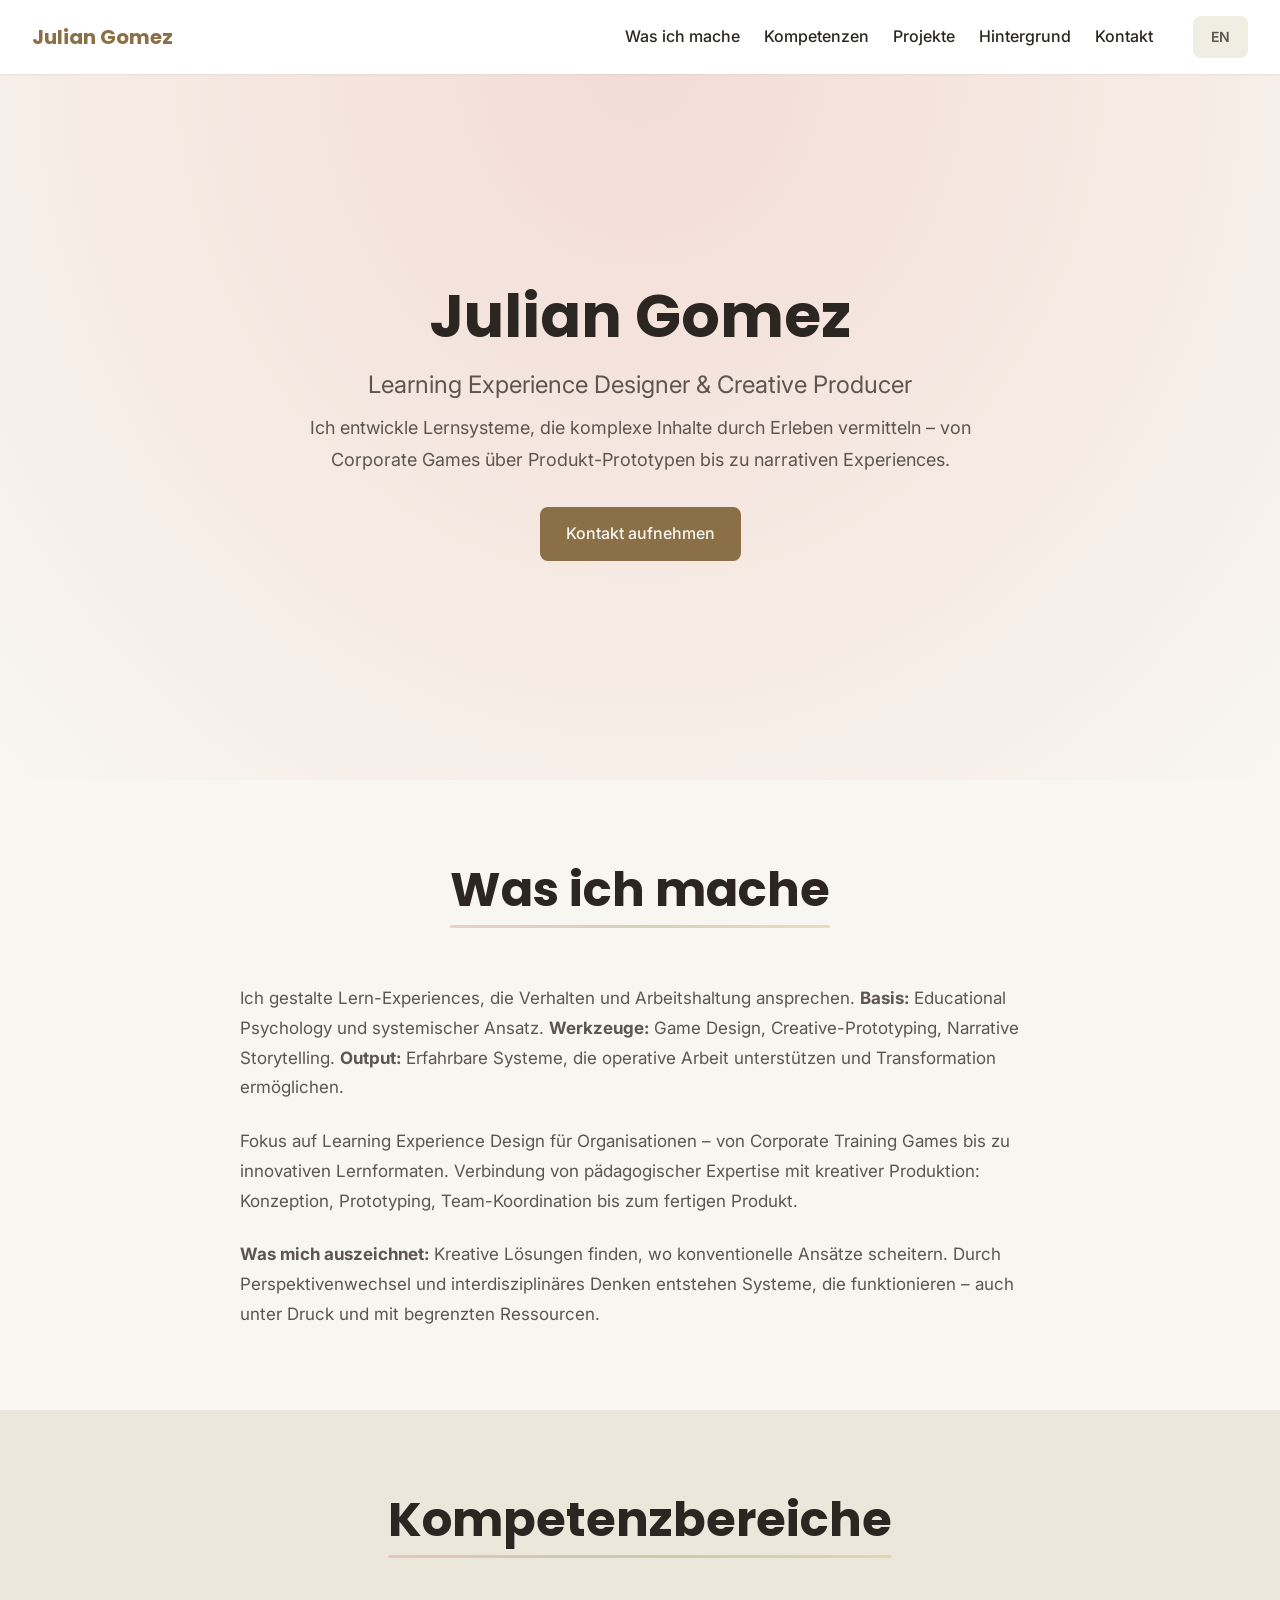
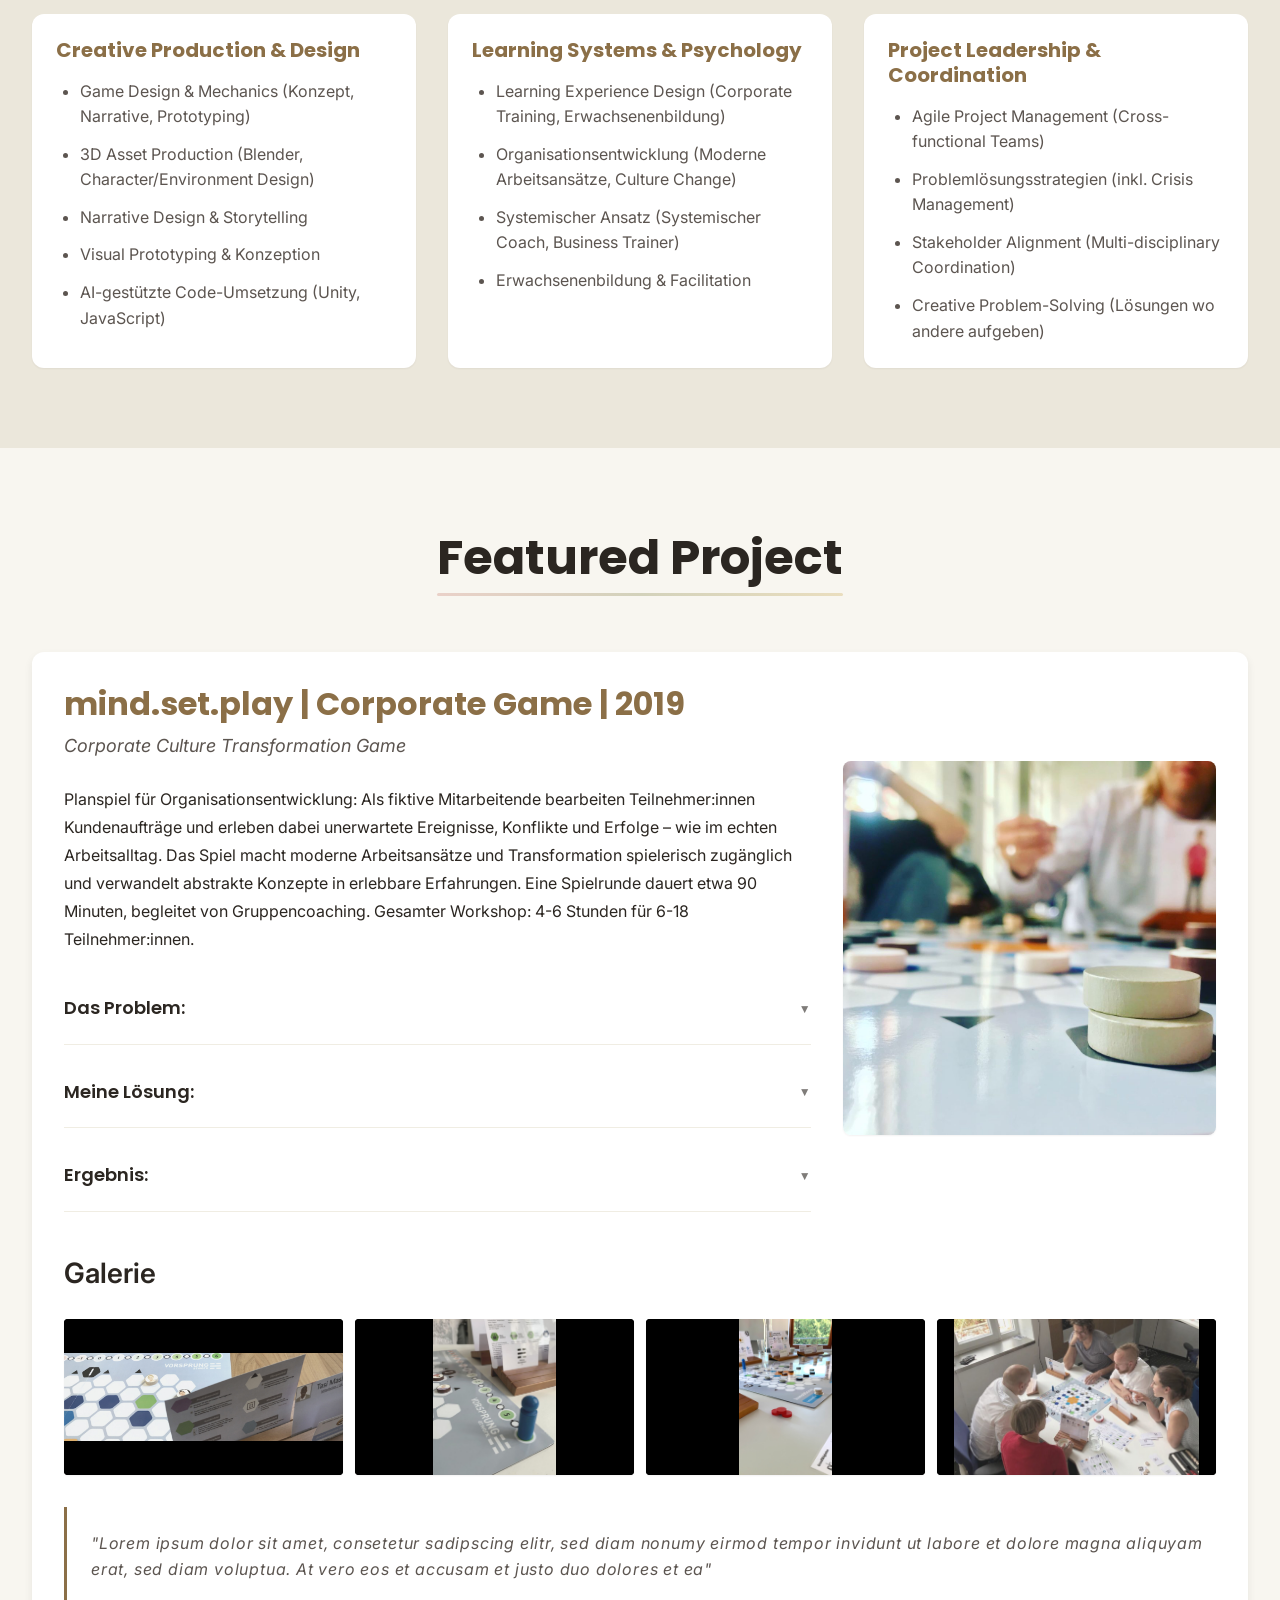
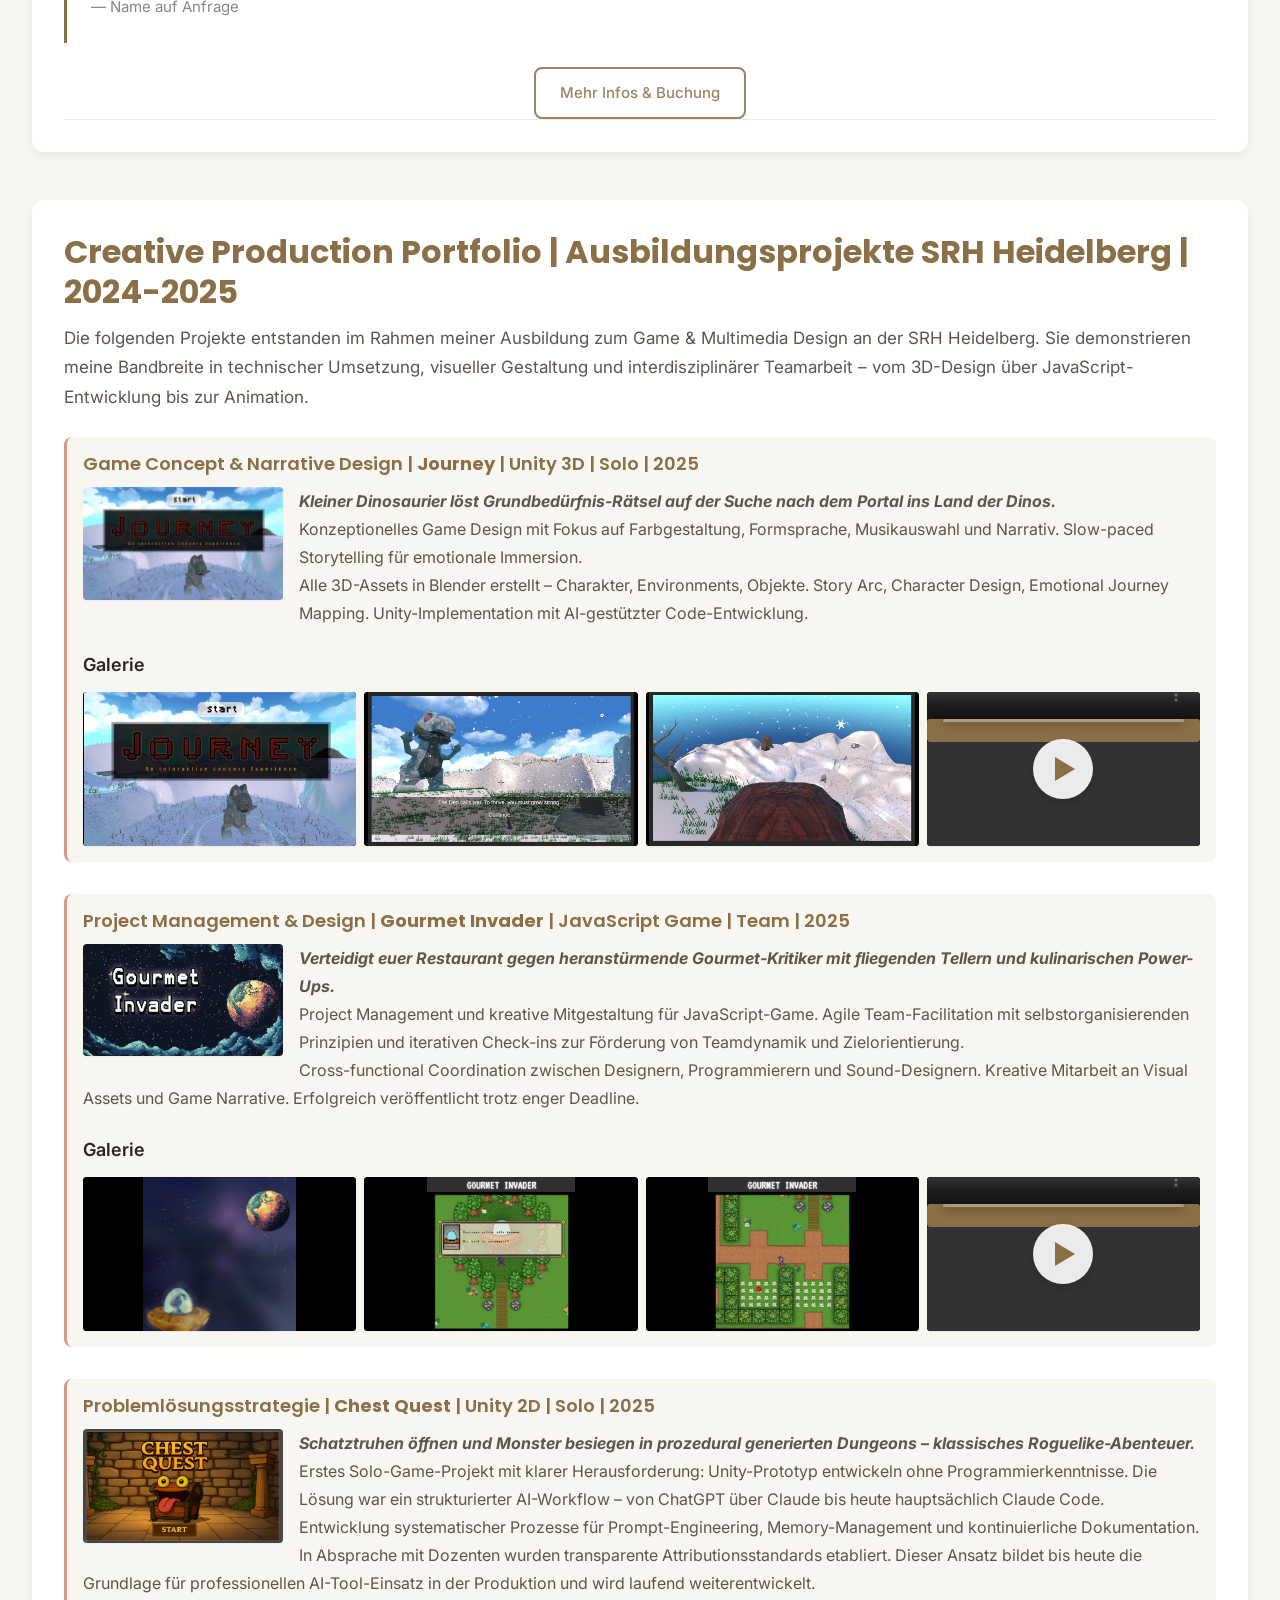
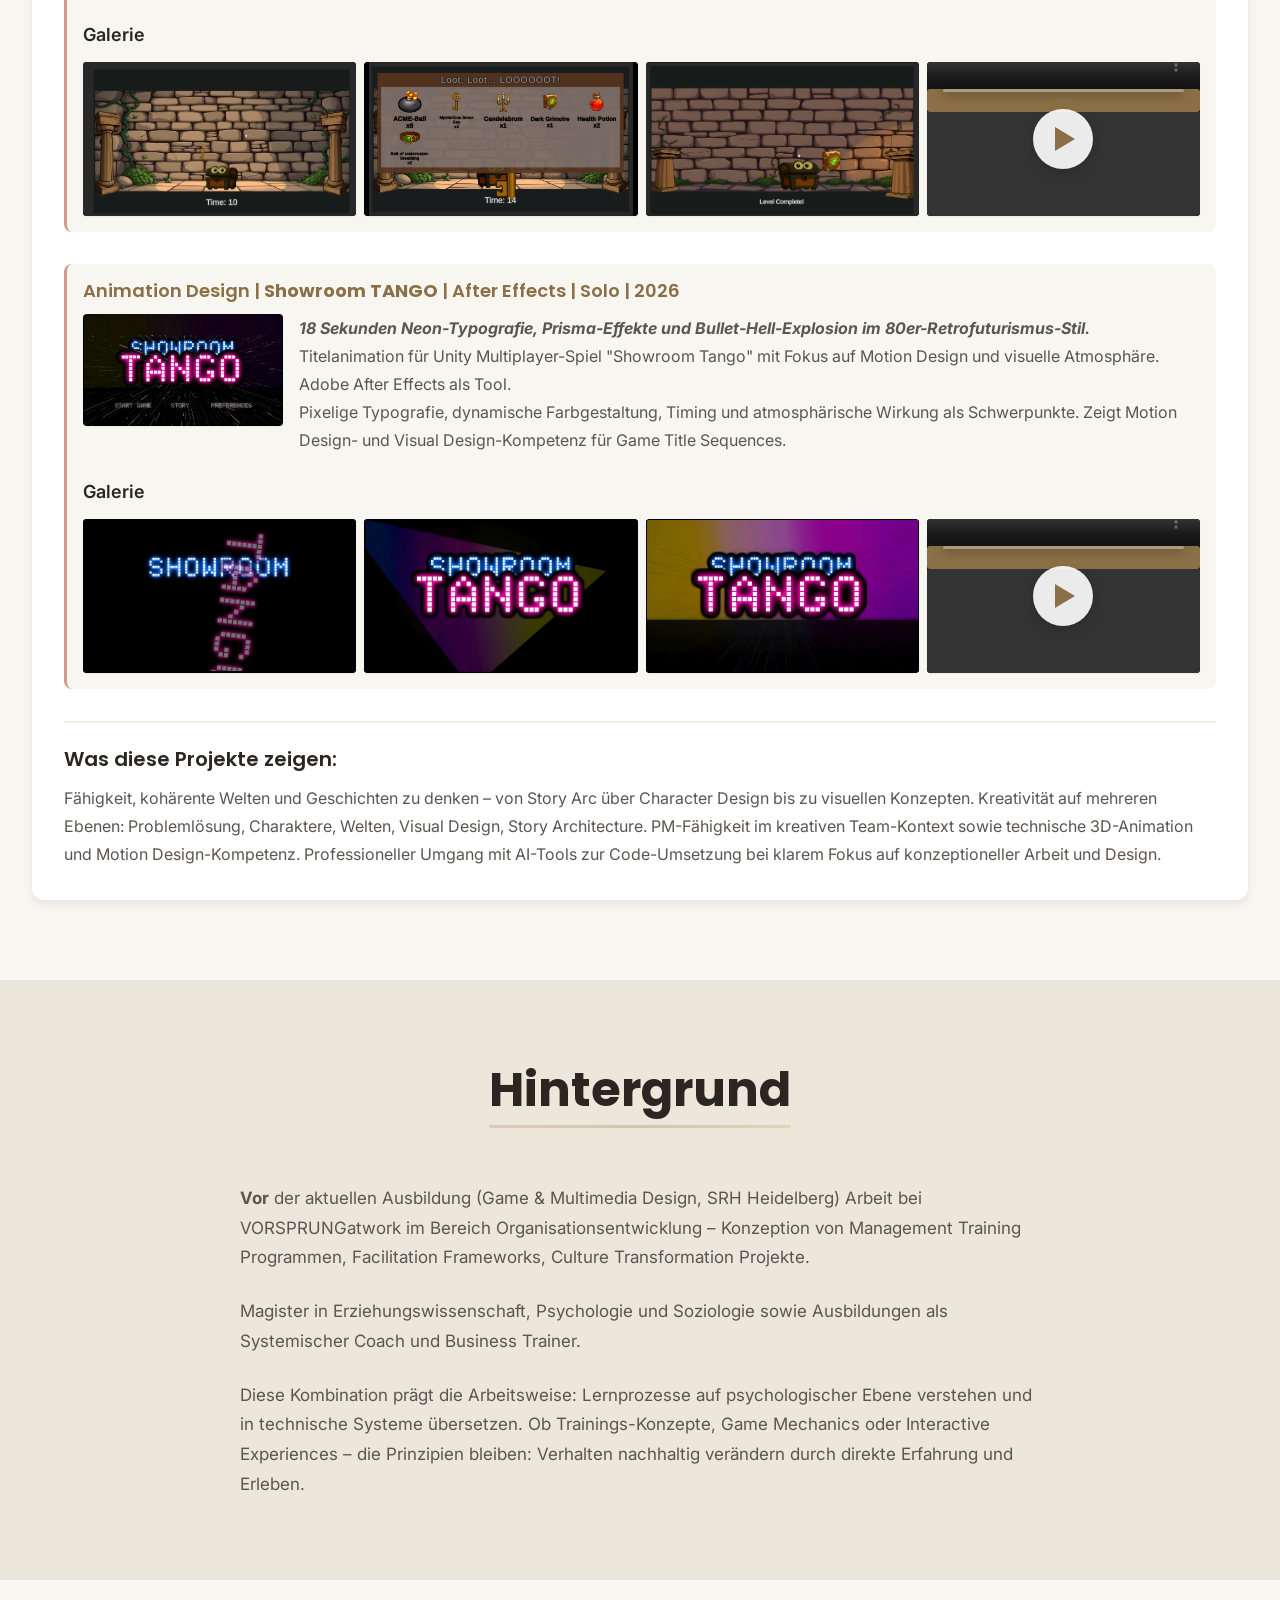
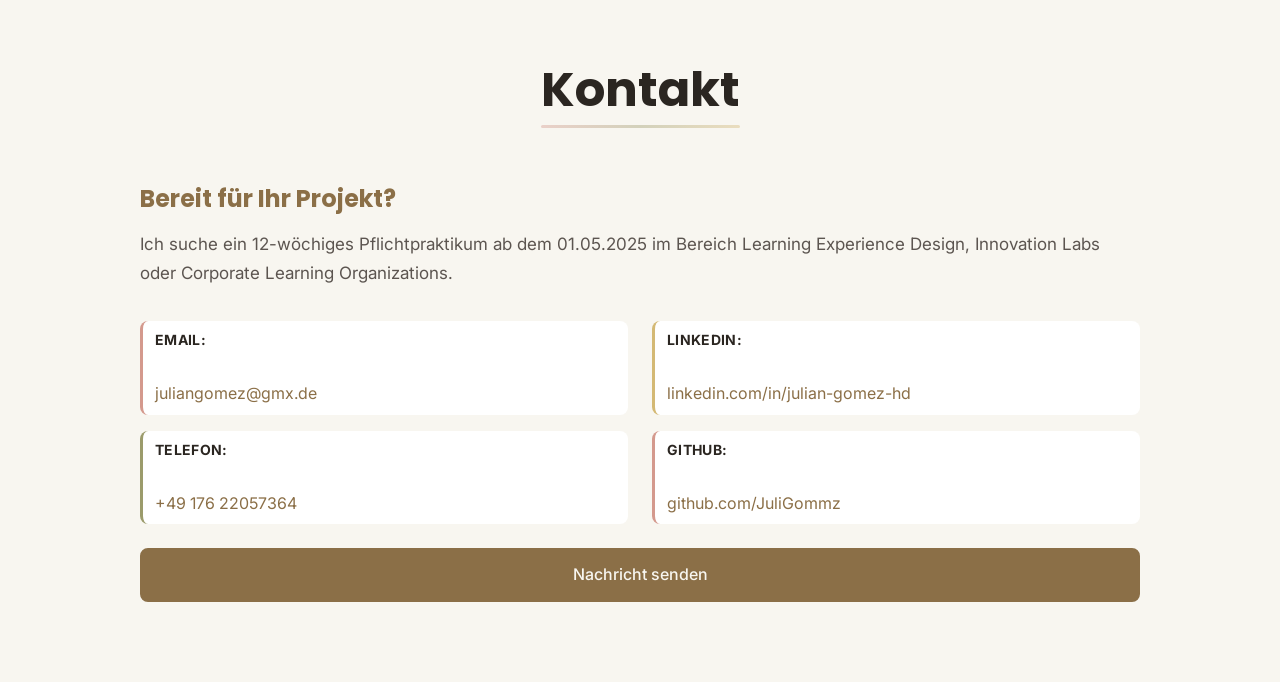
==== commit 850e5f4e: "chore: Update gitignore and remove large files * Remove backup files and temporary directories * Del" ====
--- a/index.html
+++ b/index.html
@@ -3,14 +3,30 @@
 <head>
     <meta charset="UTF-8">
     <meta name="viewport" content="width=device-width, initial-scale=1.0">
+
+    <!-- SEO Meta Tags -->
     <meta name="description" content="Julian Gomez - Learning Experience Designer & Creative Producer. Spielerische Lernsysteme, die komplexe Inhalte durch Erleben vermitteln.">
     <meta name="author" content="Julian Gomez">
     <meta name="keywords" content="Learning Experience Design, Game Design, Creative Production, Corporate Training, Julian Gomez">
+
+    <!-- Security Headers -->
+    <meta http-equiv="X-Content-Type-Options" content="nosniff">
+    <meta http-equiv="X-Frame-Options" content="SAMEORIGIN">
+    <meta name="referrer" content="strict-origin-when-cross-origin">
+
+    <!-- Open Graph / Social Media Meta Tags -->
+    <meta property="og:type" content="website">
+    <meta property="og:title" content="Julian Gomez - Learning Experience Designer">
+    <meta property="og:description" content="Spielerische Lernsysteme, die komplexe Inhalte durch Erleben vermitteln.">
+    <meta property="og:locale" content="de_DE">
+
     <title>Julian Gomez - Learning Experience Designer & Creative Producer</title>
 
-    <!-- Google Fonts -->
+    <!-- Preconnect for Performance -->
     <link rel="preconnect" href="https://fonts.googleapis.com">
     <link rel="preconnect" href="https://fonts.gstatic.com" crossorigin>
+
+    <!-- Google Fonts with display=swap for better performance -->
     <link href="https://fonts.googleapis.com/css2?family=Poppins:wght@400;500;600;700&family=Inter:wght@400;500;600;700&display=swap" rel="stylesheet">
 
     <!-- Stylesheet -->
@@ -57,7 +73,6 @@
                 </p>
                 <div class="hero__cta">
                     <a href="#contact" class="btn btn--primary">Kontakt aufnehmen</a>
-                    <a href="/portfolio.pdf" class="btn btn--secondary" download>Portfolio PDF</a>
                 </div>
             </div>
         </div>
@@ -268,20 +283,24 @@
 
                     <h5 class="mini-gallery-title">Galerie</h5>
                     <div class="mini-gallery">
+                        <div class="gallery-item-mini" data-lightbox="journey-1">
+                            <img src="media/images/Journey-1.jpg" alt="Journey - Main scene" loading="lazy">
+                        </div>
                         <div class="gallery-item-mini" data-lightbox="journey-2">
                             <img src="media/images/Journey-2.jpg" alt="Journey - Environment design" loading="lazy">
                         </div>
                         <div class="gallery-item-mini" data-lightbox="journey-3">
                             <img src="media/images/Journey-3.jpg" alt="Journey - Gameplay scene" loading="lazy">
                         </div>
-                        <div class="gallery-item-mini" data-lightbox="journey-4">
-                            <img src="media/images/Journey-4.jpg" alt="Journey - UI and game mechanics" loading="lazy">
-                        </div>
                         <div class="gallery-item-mini video-item" data-lightbox="journey-video">
-                            <video controls preload="metadata">
-                                <source src="media/images/Level2.mp4" type="video/mp4">
-                                Your browser does not support video.
-                            </video>
+                            <div class="video-container">
+                                <video controls preload="metadata" muted>
+                                    <source src="media/images/Journey.mp4" type="video/mp4">
+                                    Your browser does not support video.
+                                </video>
+                                <div class="video-play-overlay"></div>
+                                <div class="video-muted-notification">Audio is muted</div>
+                            </div>
                         </div>
                     </div>
                 </div>
@@ -307,10 +326,14 @@
                             <img src="media/images/gourmet-gameplay-3.jpg" alt="Gourmet Invader - Gameplay scene 3" loading="lazy">
                         </div>
                         <div class="gallery-item-mini video-item" data-lightbox="gourmet-video">
-                            <video controls preload="metadata">
-                                <source src="media/videos/gourmet-gameplay.mp4" type="video/mp4">
-                                Your browser does not support video.
-                            </video>
+                            <div class="video-container">
+                                <video controls preload="metadata" muted>
+                                    <source src="media/images/gourmet-gameplay1.mp4" type="video/mp4">
+                                    Your browser does not support video.
+                                </video>
+                                <div class="video-play-overlay"></div>
+                                <div class="video-muted-notification">Audio is muted</div>
+                            </div>
                         </div>
                     </div>
                 </div>
@@ -336,17 +359,21 @@
                             <img src="media/images/Chest-4.png" alt="Chest Quest - Character and environment" loading="lazy">
                         </div>
                         <div class="gallery-item-mini video-item" data-lightbox="chest-video">
-                            <video controls preload="metadata">
-                                <source src="media/images/Chest.mp4" type="video/mp4">
-                                Your browser does not support video.
-                            </video>
+                            <div class="video-container">
+                                <video controls preload="metadata" muted>
+                                    <source src="media/images/Chest.mp4" type="video/mp4">
+                                    Your browser does not support video.
+                                </video>
+                                <div class="video-play-overlay"></div>
+                                <div class="video-muted-notification">Audio is muted</div>
+                            </div>
                         </div>
                     </div>
                 </div>
 
                 <div class="project-mini">
                     <h4 class="project-mini__title">Animation Design | <strong>Showroom TANGO</strong> | After Effects | Solo | 2026</h4>
-                    <img src="media/images/tango-thumbnail.jpg" alt="Showroom TANGO animation thumbnail" class="project-mini-thumb">
+                    <img src="media/images/Tango-thumbnail.png" alt="Showroom TANGO animation thumbnail" class="project-mini-thumb">
                     <p><strong><em>18 Sekunden Neon-Typografie, Prisma-Effekte und Bullet-Hell-Explosion im 80er-Retrofuturismus-Stil.</em></strong></p>
                     <p></p>
                     <p>Titelanimation für Unity Multiplayer-Spiel "Showroom Tango" mit Fokus auf Motion Design und visuelle Atmosphäre. Adobe After Effects als Tool.</p>
@@ -365,10 +392,14 @@
                             <img src="media/images/Tango-3.png" alt="Showroom TANGO - Bullet hell explosion" loading="lazy">
                         </div>
                         <div class="gallery-item-mini video-item" data-lightbox="tango-video">
-                            <video controls preload="metadata">
-                                <source src="media/images/Tango_Animation.mp4" type="video/mp4">
-                                Your browser does not support video.
-                            </video>
+                            <div class="video-container">
+                                <video controls preload="metadata" muted>
+                                    <source src="media/images/Tango_Animation_short.mp4" type="video/mp4">
+                                    Your browser does not support video.
+                                </video>
+                                <div class="video-play-overlay"></div>
+                                <div class="video-muted-notification">Audio is muted</div>
+                            </div>
                         </div>
                     </div>
                 </div>
@@ -438,12 +469,11 @@
                         <p><strong>Telefon:</strong><br><a href="tel:+4917622057364">+49 176 22057364</a></p>
                     </div>
                     <div class="contact-details-right">
-                        <p><strong>LinkedIn:</strong><br><a href="https://linkedin.com/in/julian-gomez-hd" target="_blank">linkedin.com/in/julian-gomez-hd</a></p>
-                        <p><strong>GitHub:</strong><br><a href="https://github.com/JuliGommz" target="_blank">github.com/JuliGommz</a></p>
+                        <p><strong>LinkedIn:</strong><br><a href="https://linkedin.com/in/julian-gomez-hd" target="_blank" rel="noopener noreferrer">linkedin.com/in/julian-gomez-hd</a></p>
+                        <p><strong>GitHub:</strong><br><a href="https://github.com/JuliGommz" target="_blank" rel="noopener noreferrer">github.com/JuliGommz</a></p>
                     </div>
                     <div class="contact-cta">
                         <a href="mailto:juliangomez@gmx.de" class="btn btn--primary">Nachricht senden</a>
-                        <a href="/portfolio.pdf" class="btn btn--secondary" download>Portfolio PDF herunterladen</a>
                     </div>
                 </div>
             </div>
--- a/css/styles.css
+++ b/css/styles.css
@@ -1050,11 +1050,24 @@
 }
 
 .gallery-item-mini.video-item {
-  cursor: default;
+  cursor: pointer;
+  position: relative;
 }
 
 .gallery-item-mini.video-item:hover {
-  transform: none;
+  transform: scale(1.05);
+}
+
+.gallery-item-mini.video-item .video-container {
+  width: 100%;
+  height: 100%;
+  display: block;
+}
+
+.gallery-item-mini.video-item .video-container video {
+  width: 100%;
+  height: 100%;
+  object-fit: contain;
 }
 
 /* Clearfix for floated elements */
@@ -1261,3 +1274,145 @@
   min-width: 180px;
   justify-content: center;
 }
+
+/* ============================================================================
+   CUSTOM VIDEO PLAYER ENHANCEMENTS
+   ============================================================================ */
+
+/* Video container with play button overlay */
+.video-container {
+  position: relative;
+  display: block;
+  width: 100%;
+  height: 100%;
+  cursor: pointer;
+}
+
+.video-container video {
+  display: block;
+  width: 100%;
+  height: 100%;
+  object-fit: contain;
+  background: #000;
+}
+
+/* Custom play button overlay */
+.video-play-overlay {
+  position: absolute;
+  top: 50%;
+  left: 50%;
+  transform: translate(-50%, -50%);
+  width: 60px;
+  height: 60px;
+  background: rgba(255, 255, 255, 0.9);
+  border-radius: 50%;
+  display: flex;
+  align-items: center;
+  justify-content: center;
+  pointer-events: none;
+  transition: all 0.3s ease;
+  box-shadow: 0 4px 12px rgba(0, 0, 0, 0.15);
+  z-index: 2;
+}
+
+.video-play-overlay::before {
+  content: '';
+  width: 0;
+  height: 0;
+  border-style: solid;
+  border-width: 12px 0 12px 20px;
+  border-color: transparent transparent transparent var(--accent-primary);
+  margin-left: 4px;
+}
+
+.video-container:hover .video-play-overlay {
+  background: rgba(255, 255, 255, 1);
+  transform: translate(-50%, -50%) scale(1.1);
+  box-shadow: 0 6px 16px rgba(0, 0, 0, 0.2);
+}
+
+.video-container.playing .video-play-overlay {
+  opacity: 0;
+  visibility: hidden;
+}
+
+/* Muted notification overlay */
+.video-muted-notification {
+  position: absolute;
+  top: 50%;
+  left: 50%;
+  transform: translate(-50%, -50%);
+  background: rgba(0, 0, 0, 0.6);
+  color: white;
+  padding: 8.64px 14.4px;
+  border-radius: 5.76px;
+  font-size: 10.08px;
+  font-weight: 500;
+  pointer-events: none;
+  z-index: 10;
+  opacity: 0;
+  transition: opacity 0.3s ease;
+  backdrop-filter: blur(8px);
+  display: flex;
+  align-items: center;
+  gap: 5.76px;
+  box-shadow: 0 4px 12px rgba(0, 0, 0, 0.3);
+}
+
+.video-muted-notification::before {
+  content: '🔇';
+  font-size: 11.52px;
+}
+
+.video-muted-notification.show {
+  opacity: 1;
+}
+
+/* Lightbox video notification - larger size */
+#lightbox-content .video-muted-notification {
+  padding: 28.8px 48px;
+  border-radius: 19.2px;
+  font-size: 33.6px;
+  gap: 19.2px;
+}
+
+#lightbox-content .video-muted-notification::before {
+  font-size: 38.4px;
+}
+
+/* Enhanced video controls styling - Modern & Larger */
+.video-container video::-webkit-media-controls-panel {
+  background: linear-gradient(to bottom, transparent 0%, rgba(0, 0, 0, 0.5) 30%, rgba(0, 0, 0, 0.8) 100%);
+  height: 50px;
+}
+
+.video-container video::-webkit-media-controls-timeline {
+  height: 6px;
+  background: var(--accent-primary);
+  border-radius: 3px;
+}
+
+.video-container video::-webkit-media-controls-current-time-display,
+.video-container video::-webkit-media-controls-time-remaining-display {
+  font-size: 13px;
+  font-weight: 500;
+}
+
+.video-container video::-webkit-media-controls-play-button,
+.video-container video::-webkit-media-controls-mute-button,
+.video-container video::-webkit-media-controls-fullscreen-button {
+  transform: scale(1.2);
+}
+
+/* Lightbox video specific */
+#lightbox-content .video-container {
+  max-width: 90vw;
+  max-height: 90vh;
+}
+
+#lightbox-content .video-container video {
+  max-width: 90vw;
+  max-height: 90vh;
+}
+
+/* Gallery video items already styled above (lines 1052-1071) */
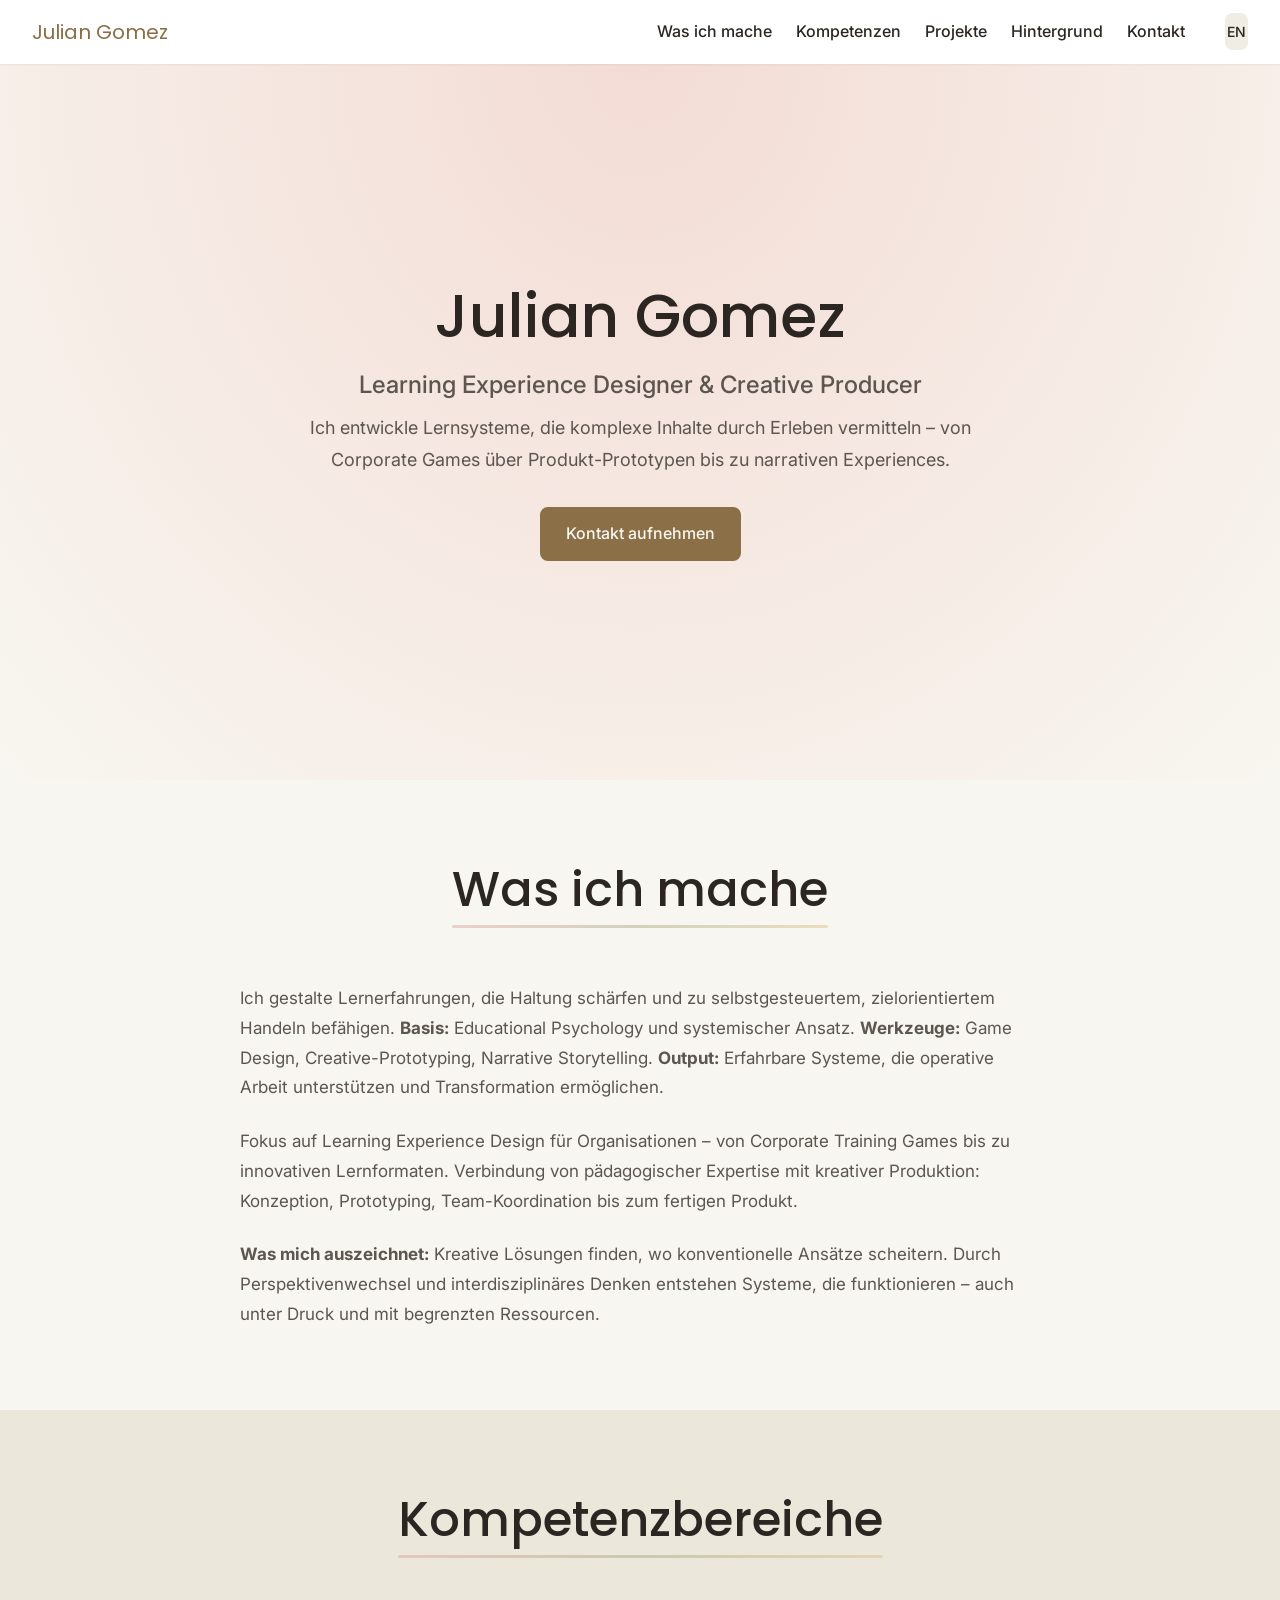
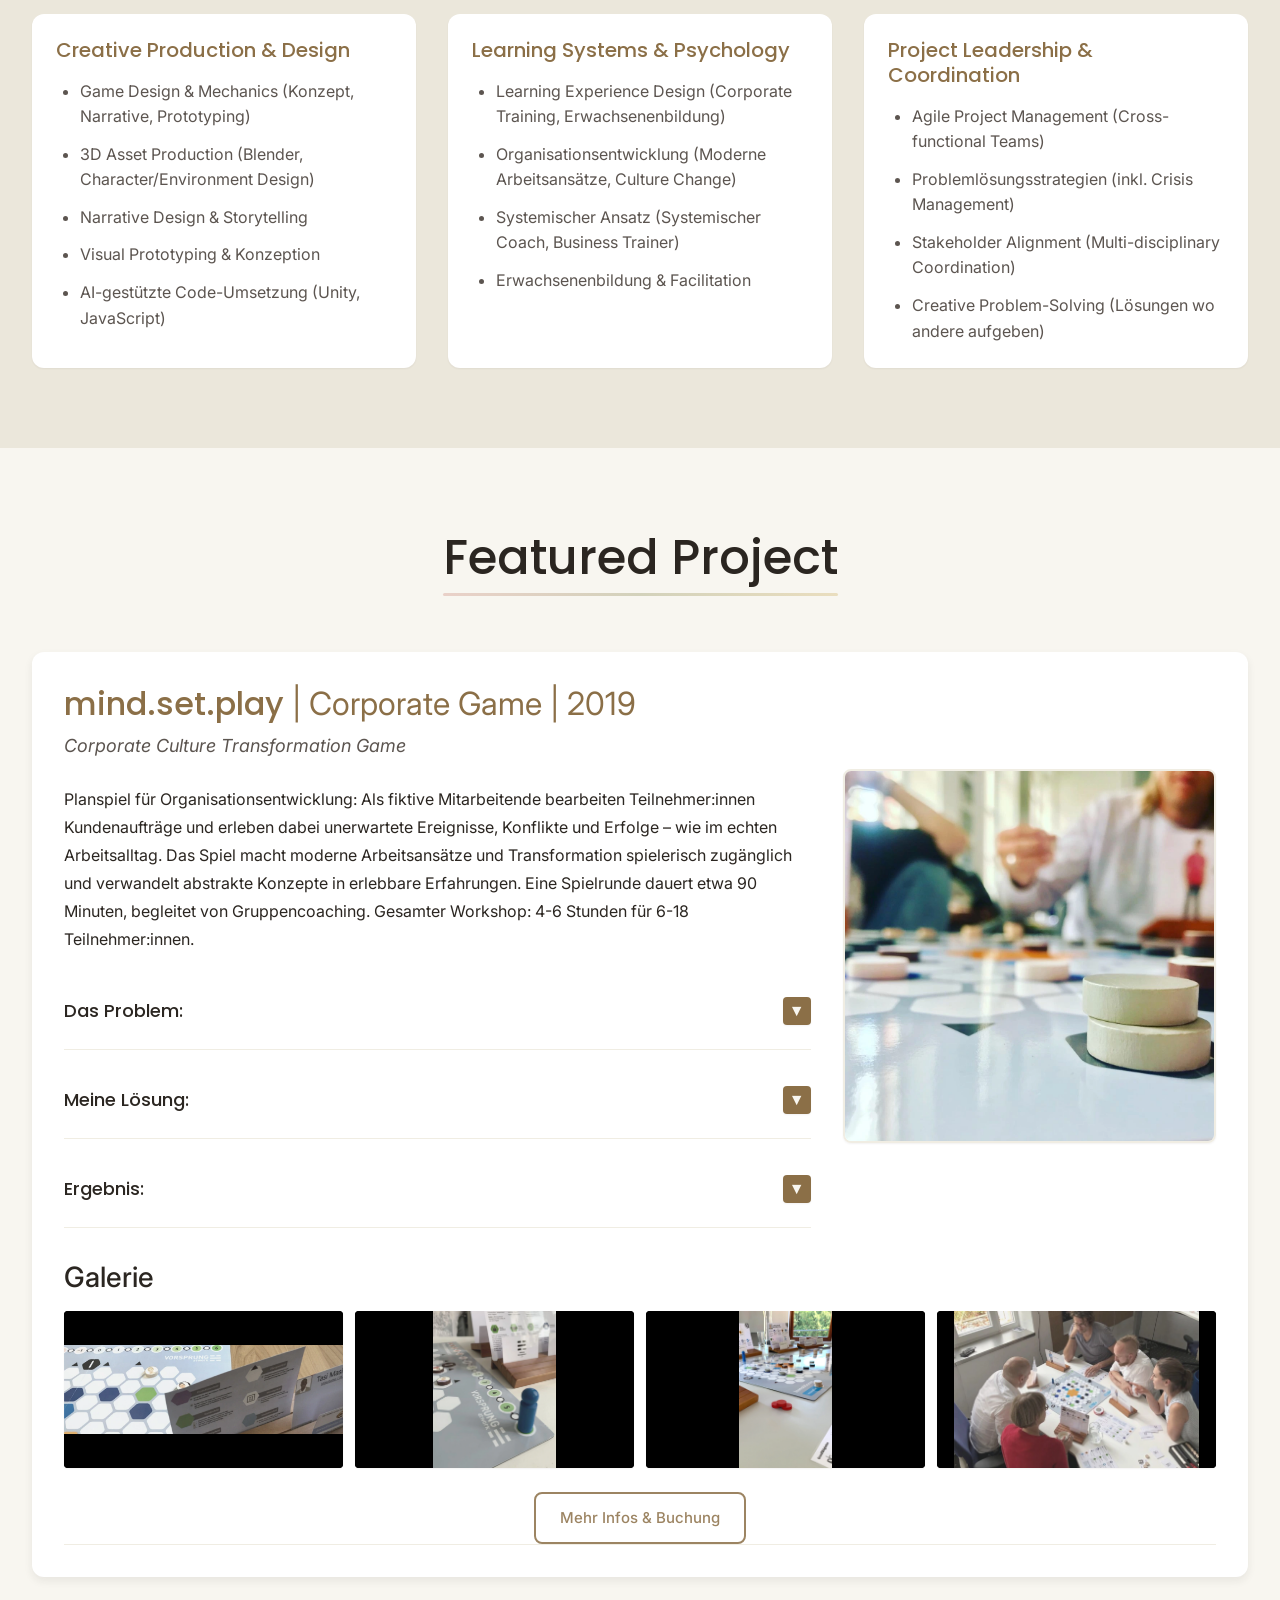
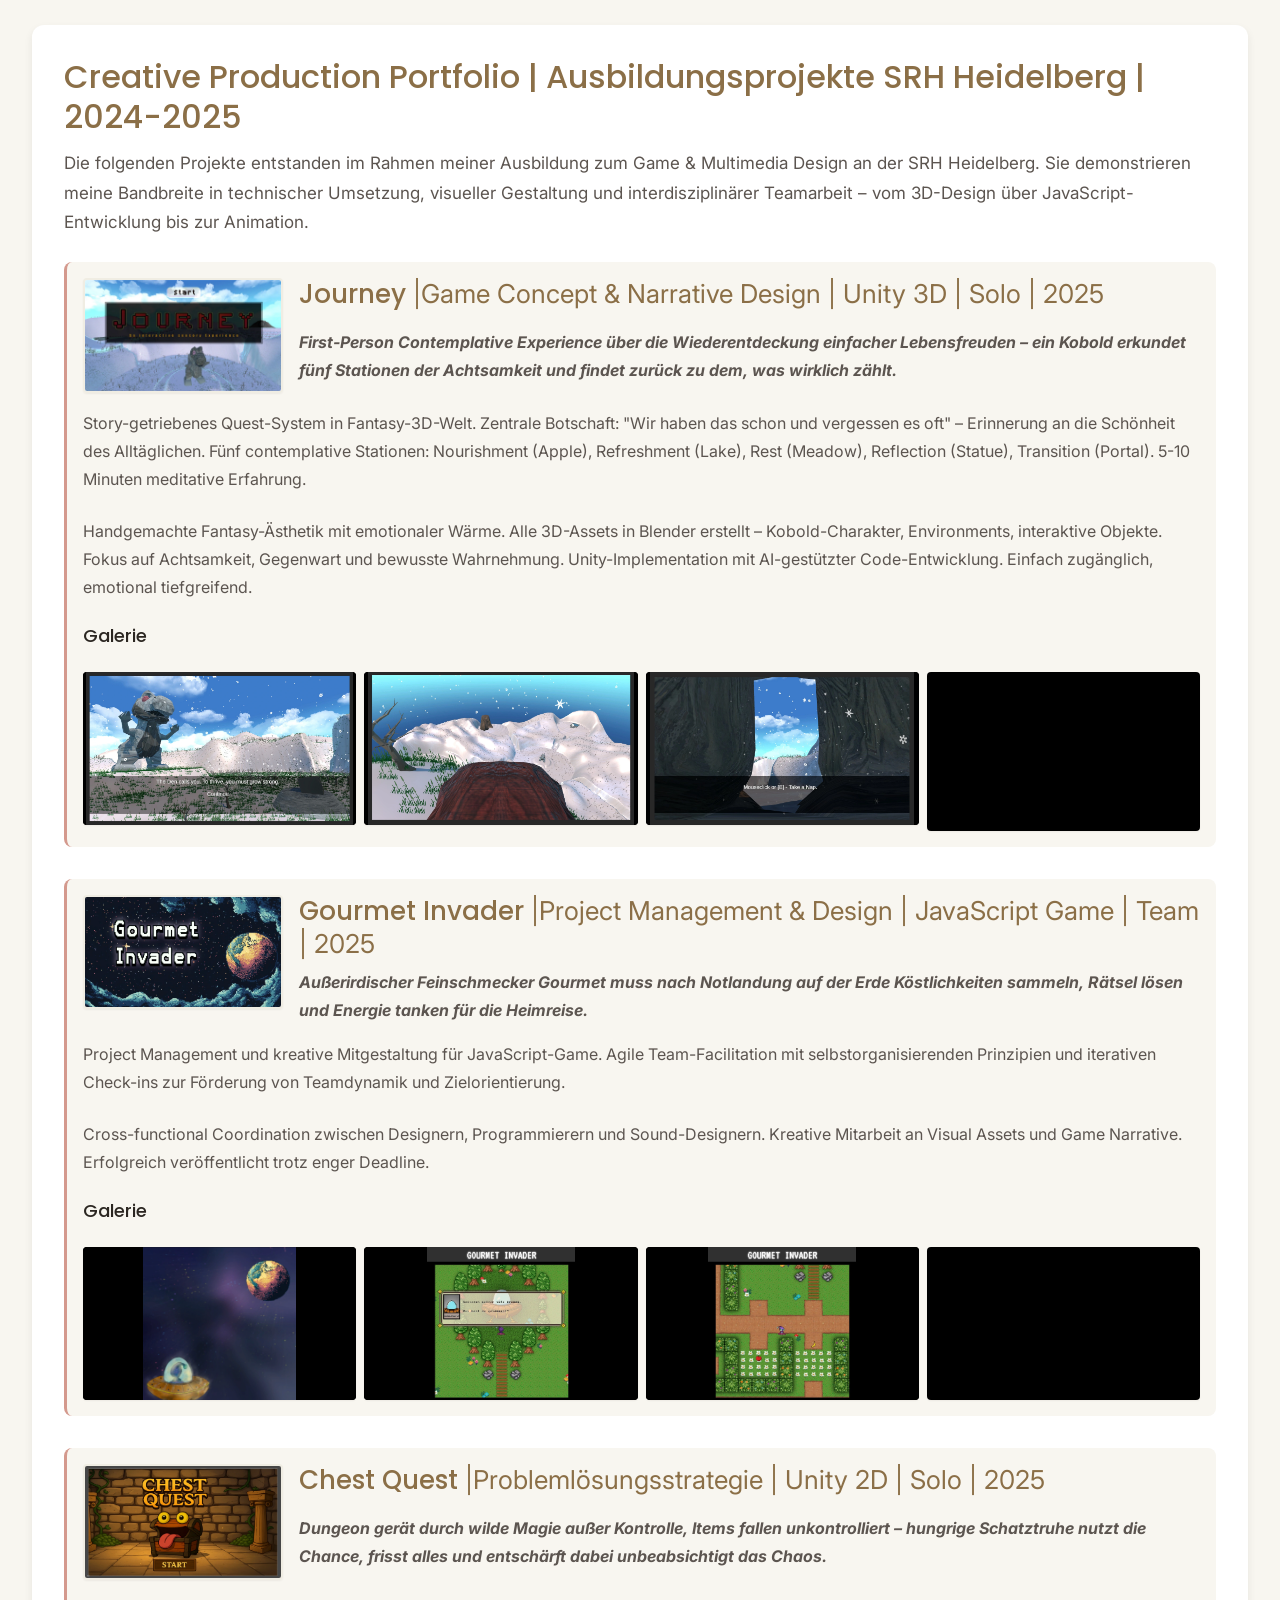
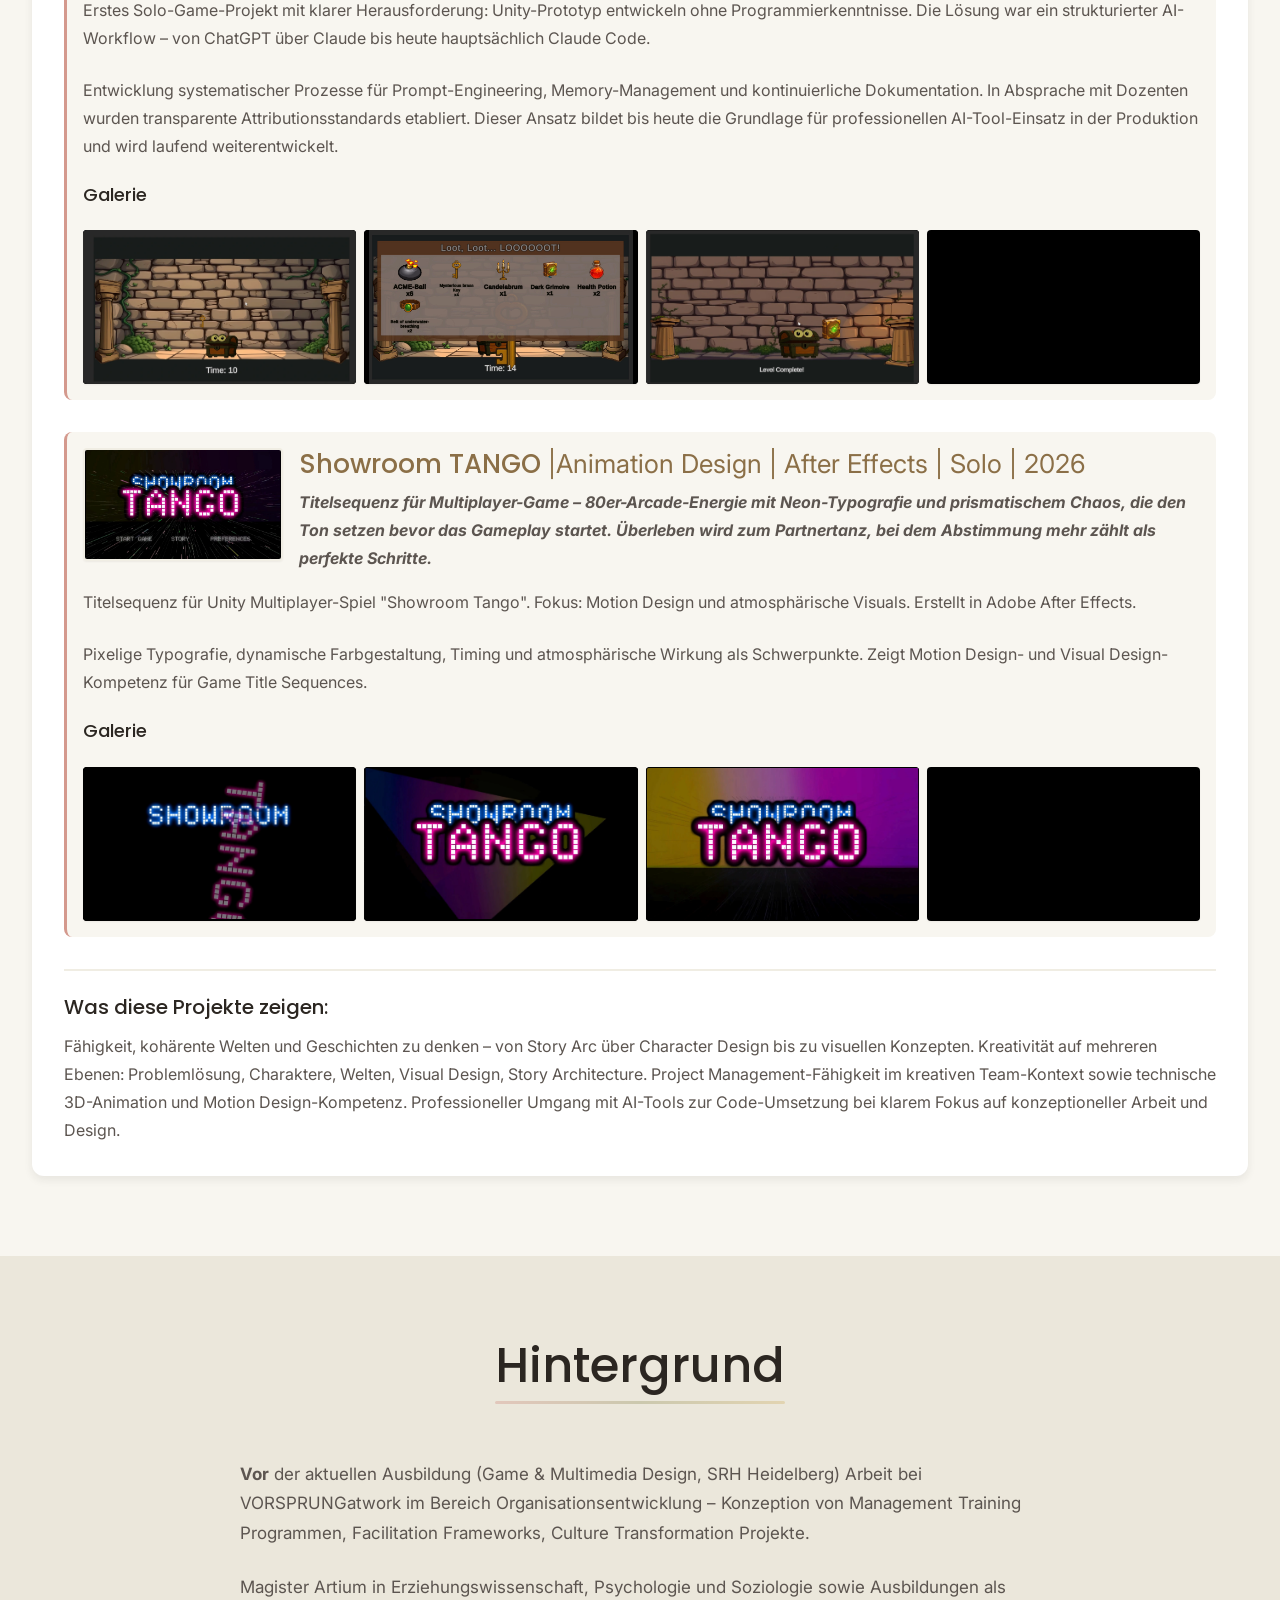
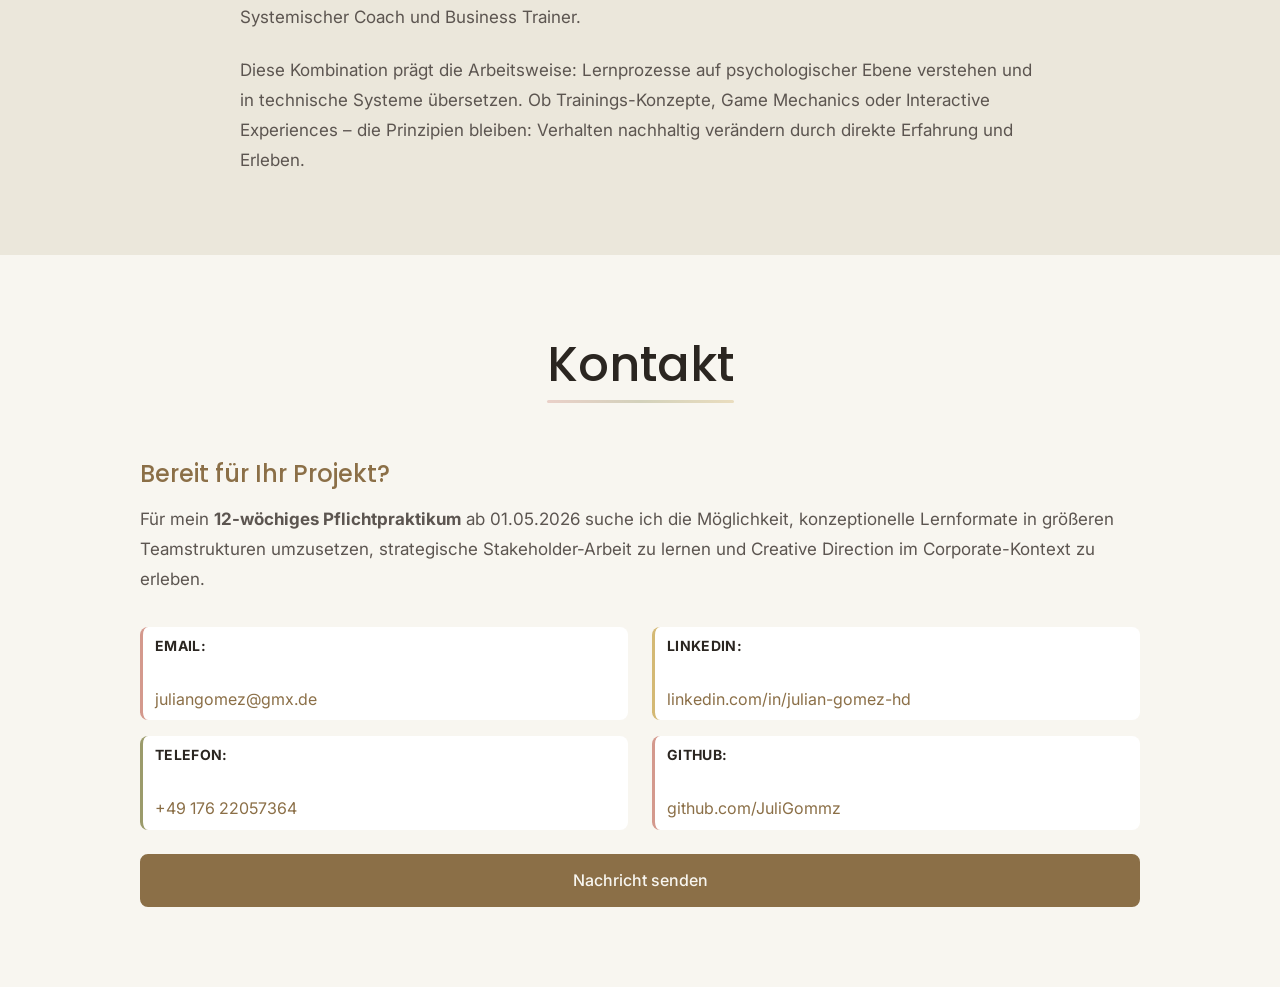
==== commit 846592bf: "fix: Hide testimonial placeholder and fix lightbox video display - Comment out testimonial placehold" ====
--- a/index.html
+++ b/index.html
@@ -27,10 +27,10 @@
     <link rel="preconnect" href="https://fonts.gstatic.com" crossorigin>
 
     <!-- Google Fonts with display=swap for better performance -->
-    <link href="https://fonts.googleapis.com/css2?family=Poppins:wght@400;500;600;700&family=Inter:wght@400;500;600;700&display=swap" rel="stylesheet">
+    <link href="https://fonts.googleapis.com/css2?family=Poppins:wght@400;500;600&family=Inter:wght@400;500;600&display=swap" rel="stylesheet">
 
     <!-- Stylesheet -->
-    <link rel="stylesheet" href="css/styles.css">
+    <link rel="stylesheet" href="css/styles.css?v=20260118b">
 </head>
 
 <body>
@@ -54,7 +54,7 @@
                     <li><a href="#background">Hintergrund</a></li>
                     <li><a href="#contact">Kontakt</a></li>
                     <li class="nav__lang">
-                        <button class="lang-toggle" data-lang="de" aria-label="Switch to English">EN</button>
+                        <a href="index-en.html" class="lang-toggle" data-lang="de" aria-label="Switch to English">EN</a>
                     </li>
                 </ul>
             </nav>
@@ -87,7 +87,7 @@
 
             <div class="about-content">
                 <p>
-                    Ich gestalte Lern-Experiences, die Verhalten und Arbeitshaltung ansprechen.
+                    Ich gestalte Lernerfahrungen, die Haltung schärfen und zu selbstgesteuertem, zielorientiertem Handeln befähigen.
                     <strong>Basis:</strong> Educational Psychology und systemischer Ansatz.
                     <strong>Werkzeuge:</strong> Game Design, Creative-Prototyping, Narrative Storytelling.
                     <strong>Output:</strong> Erfahrbare Systeme, die operative Arbeit unterstützen und
@@ -163,7 +163,7 @@
             <article class="featured-project">
                 <div class="featured-project__content">
                     <div class="featured-project__text">
-                        <h3 class="featured-project__title"><strong>mind.set.play</strong> | Corporate Game | 2019</h3>
+                        <h3 class="featured-project__title"><span class="game-name">mind.set.play</span> <span class="project-meta-inline">| Corporate Game | 2019</span></h3>
                         <p class="featured-project__subtitle">Corporate Culture Transformation Game</p>
 
                         <p class="featured-project__description">
@@ -219,7 +219,7 @@
                     </div>
 
                     <div class="featured-project__image">
-                        <img src="media/images/mindsetplay-thumbnail.jpg" alt="mind.set.play board game overview" class="featured-thumbnail">
+                        <img src="media/images/mindsetplay-thumbnail.webp" alt="mind.set.play board game overview" class="featured-thumbnail">
                     </div>
                 </div>
 
@@ -228,28 +228,29 @@
                     <h4 class="gallery-title collapsible-header">Galerie <span class="toggle-icon">▼</span></h4>
                     <div class="gallery-grid collapsible-content">
                         <div class="gallery-item" data-lightbox="mindsetplay-1">
-                            <img src="media/images/mindsetplay-1.jpg" alt="mind.set.play board game overview with role cards and VUCA mechanics" loading="lazy">
+                            <img src="media/images/mindsetplay-1.webp" alt="mind.set.play board game overview with role cards and VUCA mechanics" loading="lazy">
                             <p class="gallery-caption">Board game overview with role cards and VUCA mechanics</p>
                         </div>
                         <div class="gallery-item" data-lightbox="mindsetplay-2">
-                            <img src="media/images/mindsetplay-2.jpg" alt="mind.set.play gameplay session with corporate team participants" loading="lazy">
+                            <img src="media/images/mindsetplay-2.webp" alt="mind.set.play gameplay session with corporate team participants" loading="lazy">
                             <p class="gallery-caption">Gameplay session with corporate team participants</p>
                         </div>
                         <div class="gallery-item" data-lightbox="mindsetplay-3">
-                            <img src="media/images/mindsetplay-3.jpg" alt="mind.set.play game materials and facilitator guide closeup" loading="lazy">
+                            <img src="media/images/mindsetplay-3.webp" alt="mind.set.play game materials and facilitator guide closeup" loading="lazy">
                             <p class="gallery-caption">Game materials and facilitator guide closeup</p>
                         </div>
                         <div class="gallery-item" data-lightbox="mindsetplay-4">
-                            <img src="media/images/mindsetplay-4.jpg" alt="mind.set.play workshop debrief discussion in corporate setting" loading="lazy">
+                            <img src="media/images/mindsetplay-4.webp" alt="mind.set.play workshop debrief discussion in corporate setting" loading="lazy">
                             <p class="gallery-caption">Workshop debrief discussion in corporate setting</p>
                         </div>
                     </div>
 
-                    <!-- Testimonial -->
+                    <!-- Testimonial - Awaiting response, uncomment when received
                     <blockquote class="testimonial-placeholder">
                         <p>"Lorem ipsum dolor sit amet, consetetur sadipscing elitr, sed diam nonumy eirmod tempor invidunt ut labore et dolore magna aliquyam erat, sed diam voluptua. At vero eos et accusam et justo duo dolores et ea"</p>
                         <cite>— Name auf Anfrage</cite>
                     </blockquote>
+                    -->
 
                     <!-- VORSPRUNGatwork CTA -->
                     <div class="project-cta-group">
@@ -273,132 +274,104 @@
                 </div>
 
                 <div class="project-mini">
-                    <h4 class="project-mini__title">Game Concept & Narrative Design | <strong>Journey</strong> | Unity 3D | Solo | 2025</h4>
-                    <img src="media/images/journey-thumbnail.jpg" alt="Journey 3D game thumbnail" class="project-mini-thumb">
-                    <p><strong><em>Kleiner Dinosaurier löst Grundbedürfnis-Rätsel auf der Suche nach dem Portal ins Land der Dinos.</em></strong></p>
-                    <p></p>
-                    <p>Konzeptionelles Game Design mit Fokus auf Farbgestaltung, Formsprache, Musikauswahl und Narrativ. Slow-paced Storytelling für emotionale Immersion.</p>
-                    <p></p>
-                    <p>Alle 3D-Assets in Blender erstellt – Charakter, Environments, Objekte. Story Arc, Character Design, Emotional Journey Mapping. Unity-Implementation mit AI-gestützter Code-Entwicklung.</p>
+                    <h4 class="project-mini__title"><span class="game-name">Journey</span> <span class="project-meta-inline">|Game Concept & Narrative Design | Unity 3D | Solo | 2025</span></h4>
+                    <img src="media/images/journey-thumbnail.webp" alt="Journey 3D game thumbnail" class="project-mini-thumb">
+                    <p><strong><em>First-Person Contemplative Experience über die Wiederentdeckung einfacher Lebensfreuden – ein Kobold erkundet fünf Stationen der Achtsamkeit und findet zurück zu dem, was wirklich zählt.</em></strong></p>
+                    <p>Story-getriebenes Quest-System in Fantasy-3D-Welt. Zentrale Botschaft: "Wir haben das schon und vergessen es oft" – Erinnerung an die Schönheit des Alltäglichen. Fünf contemplative Stationen: Nourishment (Apple), Refreshment (Lake), Rest (Meadow), Reflection (Statue), Transition (Portal). 5-10 Minuten meditative Erfahrung.</p>
+                    <p>Handgemachte Fantasy-Ästhetik mit emotionaler Wärme. Alle 3D-Assets in Blender erstellt – Kobold-Charakter, Environments, interaktive Objekte. Fokus auf Achtsamkeit, Gegenwart und bewusste Wahrnehmung. Unity-Implementation mit AI-gestützter Code-Entwicklung. Einfach zugänglich, emotional tiefgreifend.</p>
 
                     <h5 class="mini-gallery-title">Galerie</h5>
                     <div class="mini-gallery">
                         <div class="gallery-item-mini" data-lightbox="journey-1">
-                            <img src="media/images/Journey-1.jpg" alt="Journey - Main scene" loading="lazy">
+                            <img src="media/images/Journey-1.webp" alt="Journey - Main scene" loading="lazy">
                         </div>
                         <div class="gallery-item-mini" data-lightbox="journey-2">
-                            <img src="media/images/Journey-2.jpg" alt="Journey - Environment design" loading="lazy">
+                            <img src="media/images/Journey-2.webp" alt="Journey - Environment design" loading="lazy">
                         </div>
                         <div class="gallery-item-mini" data-lightbox="journey-3">
-                            <img src="media/images/Journey-3.jpg" alt="Journey - Gameplay scene" loading="lazy">
+                            <img src="media/images/Journey-3.webp" alt="Journey - Gameplay scene" loading="lazy">
                         </div>
                         <div class="gallery-item-mini video-item" data-lightbox="journey-video">
-                            <div class="video-container">
-                                <video controls preload="metadata" muted>
-                                    <source src="media/images/Journey.mp4" type="video/mp4">
-                                    Your browser does not support video.
-                                </video>
-                                <div class="video-play-overlay"></div>
-                                <div class="video-muted-notification">Audio is muted</div>
+                            <div style="padding:58.45% 0 0 0;position:relative;">
+                                <iframe src="https://player.vimeo.com/video/1155971950?badge=0&amp;autopause=0&amp;player_id=0&amp;app_id=58479&amp;autoplay=1&amp;muted=1" frameborder="0" allow="autoplay; fullscreen; picture-in-picture; clipboard-write; encrypted-media; web-share" referrerpolicy="strict-origin-when-cross-origin" style="position:absolute;top:0;left:0;width:100%;height:100%;" title="Journey"></iframe>
                             </div>
                         </div>
                     </div>
                 </div>
 
                 <div class="project-mini">
-                    <h4 class="project-mini__title">Project Management & Design | <strong>Gourmet Invader</strong> | JavaScript Game | Team | 2025</h4>
-                    <img src="media/images/gourmet-thumbnail.jpg" alt="Gourmet Invader game thumbnail" class="project-mini-thumb">
-                    <p><strong><em>Verteidigt euer Restaurant gegen heranstürmende Gourmet-Kritiker mit fliegenden Tellern und kulinarischen Power-Ups.</em></strong></p>
-                    <p></p>
+                    <h4 class="project-mini__title"><span class="game-name">Gourmet Invader</span> <span class="project-meta-inline">|Project Management & Design | JavaScript Game | Team | 2025</span></h4>
+                    <img src="media/images/gourmet-thumbnail.webp" alt="Gourmet Invader game thumbnail" class="project-mini-thumb">
+                    <p><strong><em>Außerirdischer Feinschmecker Gourmet muss nach Notlandung auf der Erde Köstlichkeiten sammeln, Rätsel lösen und Energie tanken für die Heimreise.</em></strong></p>
                     <p>Project Management und kreative Mitgestaltung für JavaScript-Game. Agile Team-Facilitation mit selbstorganisierenden Prinzipien und iterativen Check-ins zur Förderung von Teamdynamik und Zielorientierung.</p>
-                    <p></p>
                     <p>Cross-functional Coordination zwischen Designern, Programmierern und Sound-Designern. Kreative Mitarbeit an Visual Assets und Game Narrative. Erfolgreich veröffentlicht trotz enger Deadline.</p>
 
                     <h5 class="mini-gallery-title">Galerie</h5>
                     <div class="mini-gallery">
                         <div class="gallery-item-mini" data-lightbox="gourmet-1">
-                            <img src="media/images/gourmet-gameplay-1.jpg" alt="Gourmet Invader - Gameplay scene 1" loading="lazy">
+                            <img src="media/images/gourmet-gameplay-1.webp" alt="Gourmet Invader - Gameplay scene 1" loading="lazy">
                         </div>
                         <div class="gallery-item-mini" data-lightbox="gourmet-2">
-                            <img src="media/images/gourmet-gameplay-2.jpg" alt="Gourmet Invader - Gameplay scene 2" loading="lazy">
+                            <img src="media/images/gourmet-gameplay-2.webp" alt="Gourmet Invader - Gameplay scene 2" loading="lazy">
                         </div>
                         <div class="gallery-item-mini" data-lightbox="gourmet-3">
-                            <img src="media/images/gourmet-gameplay-3.jpg" alt="Gourmet Invader - Gameplay scene 3" loading="lazy">
+                            <img src="media/images/gourmet-gameplay-3.webp" alt="Gourmet Invader - Gameplay scene 3" loading="lazy">
                         </div>
                         <div class="gallery-item-mini video-item" data-lightbox="gourmet-video">
-                            <div class="video-container">
-                                <video controls preload="metadata" muted>
-                                    <source src="media/images/gourmet-gameplay1.mp4" type="video/mp4">
-                                    Your browser does not support video.
-                                </video>
-                                <div class="video-play-overlay"></div>
-                                <div class="video-muted-notification">Audio is muted</div>
+                            <div style="padding:56.25% 0 0 0;position:relative;">
+                                <iframe src="https://player.vimeo.com/video/1155972528?badge=0&amp;autopause=0&amp;player_id=0&amp;app_id=58479&amp;autoplay=1&amp;muted=1&amp;loop=1" frameborder="0" allow="autoplay; fullscreen; picture-in-picture; clipboard-write; encrypted-media; web-share" referrerpolicy="strict-origin-when-cross-origin" style="position:absolute;top:0;left:0;width:100%;height:100%;" title="gourmet-gameplay1"></iframe>
                             </div>
                         </div>
                     </div>
                 </div>
 
                 <div class="project-mini">
-                    <h4 class="project-mini__title">Problemlösungsstrategie | <strong>Chest Quest</strong> | Unity 2D | Solo | 2025</h4>
-                    <img src="media/images/chest-thumbnail.jpg" alt="Chest Quest game thumbnail" class="project-mini-thumb">
-                    <p><strong><em>Schatztruhen öffnen und Monster besiegen in prozedural generierten Dungeons – klassisches Roguelike-Abenteuer.</em></strong></p>
-                    <p></p>
+                    <h4 class="project-mini__title"><span class="game-name">Chest Quest</span> <span class="project-meta-inline">|Problemlösungsstrategie | Unity 2D | Solo | 2025</span></h4>
+                    <img src="media/images/chest-thumbnail.webp" alt="Chest Quest game thumbnail" class="project-mini-thumb">
+                    <p><strong><em>Dungeon gerät durch wilde Magie außer Kontrolle, Items fallen unkontrolliert – hungrige Schatztruhe nutzt die Chance, frisst alles und entschärft dabei unbeabsichtigt das Chaos.</em></strong></p>
                     <p>Erstes Solo-Game-Projekt mit klarer Herausforderung: Unity-Prototyp entwickeln ohne Programmierkenntnisse. Die Lösung war ein strukturierter AI-Workflow – von ChatGPT über Claude bis heute hauptsächlich Claude Code.</p>
-                    <p></p>
                     <p>Entwicklung systematischer Prozesse für Prompt-Engineering, Memory-Management und kontinuierliche Dokumentation. In Absprache mit Dozenten wurden transparente Attributionsstandards etabliert. Dieser Ansatz bildet bis heute die Grundlage für professionellen AI-Tool-Einsatz in der Produktion und wird laufend weiterentwickelt.</p>
 
                     <h5 class="mini-gallery-title">Galerie</h5>
                     <div class="mini-gallery">
                         <div class="gallery-item-mini" data-lightbox="chest-2">
-                            <img src="media/images/Chest-2.png" alt="Chest Quest - UI design" loading="lazy">
+                            <img src="media/images/Chest-2.webp" alt="Chest Quest - UI design" loading="lazy">
                         </div>
                         <div class="gallery-item-mini" data-lightbox="chest-3">
-                            <img src="media/images/Chest-3.jpg" alt="Chest Quest - Level design" loading="lazy">
+                            <img src="media/images/Chest-3.webp" alt="Chest Quest - Level design" loading="lazy">
                         </div>
                         <div class="gallery-item-mini" data-lightbox="chest-4">
-                            <img src="media/images/Chest-4.png" alt="Chest Quest - Character and environment" loading="lazy">
+                            <img src="media/images/Chest-4.webp" alt="Chest Quest - Character and environment" loading="lazy">
                         </div>
                         <div class="gallery-item-mini video-item" data-lightbox="chest-video">
-                            <div class="video-container">
-                                <video controls preload="metadata" muted>
-                                    <source src="media/images/Chest.mp4" type="video/mp4">
-                                    Your browser does not support video.
-                                </video>
-                                <div class="video-play-overlay"></div>
-                                <div class="video-muted-notification">Audio is muted</div>
+                            <div style="padding:56.25% 0 0 0;position:relative;">
+                                <iframe src="https://player.vimeo.com/video/1155972859?badge=0&amp;autopause=0&amp;player_id=0&amp;app_id=58479&amp;autoplay=1&amp;muted=1&amp;loop=1" frameborder="0" allow="autoplay; fullscreen; picture-in-picture; clipboard-write; encrypted-media; web-share" referrerpolicy="strict-origin-when-cross-origin" style="position:absolute;top:0;left:0;width:100%;height:100%;" title="Chest"></iframe>
                             </div>
                         </div>
                     </div>
                 </div>
 
                 <div class="project-mini">
-                    <h4 class="project-mini__title">Animation Design | <strong>Showroom TANGO</strong> | After Effects | Solo | 2026</h4>
-                    <img src="media/images/Tango-thumbnail.png" alt="Showroom TANGO animation thumbnail" class="project-mini-thumb">
-                    <p><strong><em>18 Sekunden Neon-Typografie, Prisma-Effekte und Bullet-Hell-Explosion im 80er-Retrofuturismus-Stil.</em></strong></p>
-                    <p></p>
-                    <p>Titelanimation für Unity Multiplayer-Spiel "Showroom Tango" mit Fokus auf Motion Design und visuelle Atmosphäre. Adobe After Effects als Tool.</p>
-                    <p></p>
+                    <h4 class="project-mini__title"><span class="game-name">Showroom TANGO</span> <span class="project-meta-inline">|Animation Design | After Effects | Solo | 2026</span></h4>
+                    <img src="media/images/Tango-thumbnail.webp" alt="Showroom TANGO animation thumbnail" class="project-mini-thumb">
+                    <p><strong><em>Titelsequenz für Multiplayer-Game – 80er-Arcade-Energie mit Neon-Typografie und prismatischem Chaos, die den Ton setzen bevor das Gameplay startet. Überleben wird zum Partnertanz, bei dem Abstimmung mehr zählt als perfekte Schritte.</em></strong></p>
+                    <p>Titelsequenz für Unity Multiplayer-Spiel "Showroom Tango". Fokus: Motion Design und atmosphärische Visuals. Erstellt in Adobe After Effects.</p>
                     <p>Pixelige Typografie, dynamische Farbgestaltung, Timing und atmosphärische Wirkung als Schwerpunkte. Zeigt Motion Design- und Visual Design-Kompetenz für Game Title Sequences.</p>
 
                     <h5 class="mini-gallery-title">Galerie</h5>
                     <div class="mini-gallery">
                         <div class="gallery-item-mini" data-lightbox="tango-1">
-                            <img src="media/images/Tango-1.png" alt="Showroom TANGO - Neon typography opening" loading="lazy">
+                            <img src="media/images/Tango-1.webp" alt="Showroom TANGO - Neon typography opening" loading="lazy">
                         </div>
                         <div class="gallery-item-mini" data-lightbox="tango-2">
-                            <img src="media/images/Tango-2.png" alt="Showroom TANGO - Prism effects" loading="lazy">
+                            <img src="media/images/Tango-2.webp" alt="Showroom TANGO - Prism effects" loading="lazy">
                         </div>
                         <div class="gallery-item-mini" data-lightbox="tango-3">
-                            <img src="media/images/Tango-3.png" alt="Showroom TANGO - Bullet hell explosion" loading="lazy">
+                            <img src="media/images/Tango-3.webp" alt="Showroom TANGO - Bullet hell explosion" loading="lazy">
                         </div>
                         <div class="gallery-item-mini video-item" data-lightbox="tango-video">
-                            <div class="video-container">
-                                <video controls preload="metadata" muted>
-                                    <source src="media/images/Tango_Animation_short.mp4" type="video/mp4">
-                                    Your browser does not support video.
-                                </video>
-                                <div class="video-play-overlay"></div>
-                                <div class="video-muted-notification">Audio is muted</div>
+                            <div style="padding:56.25% 0 0 0;position:relative;">
+                                <iframe src="https://player.vimeo.com/video/1155971439?badge=0&amp;autopause=0&amp;player_id=0&amp;app_id=58479&amp;autoplay=1&amp;muted=1&amp;loop=1" frameborder="0" allow="autoplay; fullscreen; picture-in-picture; clipboard-write; encrypted-media; web-share" referrerpolicy="strict-origin-when-cross-origin" style="position:absolute;top:0;left:0;width:100%;height:100%;object-fit:cover;" title="Tango_Animation"></iframe>
                             </div>
                         </div>
                     </div>
@@ -410,7 +383,7 @@
                         Fähigkeit, kohärente Welten und Geschichten zu denken – von Story Arc
                         über Character Design bis zu visuellen Konzepten. Kreativität auf
                         mehreren Ebenen: Problemlösung, Charaktere, Welten, Visual Design,
-                        Story Architecture. PM-Fähigkeit im kreativen Team-Kontext sowie
+                        Story Architecture. Project Management-Fähigkeit im kreativen Team-Kontext sowie
                         technische 3D-Animation und Motion Design-Kompetenz. Professioneller
                         Umgang mit AI-Tools zur Code-Umsetzung bei klarem Fokus auf
                         konzeptioneller Arbeit und Design.
@@ -436,7 +409,7 @@
                 </p>
 
                 <p>
-                    Magister in Erziehungswissenschaft, Psychologie und Soziologie sowie
+                    Magister Artium in Erziehungswissenschaft, Psychologie und Soziologie sowie
                     Ausbildungen als Systemischer Coach und Business Trainer.
                 </p>
 
@@ -460,7 +433,7 @@
             <div class="contact-wrapper">
                 <div class="contact-info">
                     <h3>Bereit für Ihr Projekt?</h3>
-                    <p>Ich suche ein 12-wöchiges Pflichtpraktikum ab dem 01.05.2025 im Bereich Learning Experience Design, Innovation Labs oder Corporate Learning Organizations.</p>
+                    <p>Für mein <strong>12-wöchiges Pflichtpraktikum</strong> ab 01.05.2026 suche ich die Möglichkeit, konzeptionelle Lernformate in größeren Teamstrukturen umzusetzen, strategische Stakeholder-Arbeit zu lernen und Creative Direction im Corporate-Kontext zu erleben.</p>
                 </div>
 
                 <div class="contact-grid-new">
@@ -493,5 +466,8 @@
     <!-- Main JavaScript -->
     <script src="js/main.js"></script>
 
+    <!-- Vimeo Player API -->
+    <script src="https://player.vimeo.com/api/player.js"></script>
+
 </body>
 </html>
--- a/css/styles.css
+++ b/css/styles.css
@@ -1,5 +1,6 @@
 /* VARIABLES - BASE (Shared) */
 :root {
+  /* Colors */
   --bg-primary: #F8F6F0;
   --bg-secondary: #F0EDE3;
   --bg-elevated: #FFFFFF;
@@ -16,12 +17,18 @@
   --pillar-ai-light: #E8D9AD;
   --accent-primary: #8B6F47;
   --accent-primary-hover: #6B5437;
+
+  /* Shadows */
   --shadow-sm: 0 1px 2px rgba(43, 38, 33, 0.06);
   --shadow-md: 0 4px 8px rgba(43, 38, 33, 0.08);
   --shadow-lg: 0 8px 16px rgba(43, 38, 33, 0.10);
   --shadow-xl: 0 12px 24px rgba(43, 38, 33, 0.12);
+
+  /* Typography */
   --font-serif: 'Poppins', -apple-system, BlinkMacSystemFont, sans-serif;
   --font-sans: 'Inter', Arial, sans-serif;
+
+  /* Spacing */
   --space-2: 0.5rem;
   --space-3: 0.75rem;
   --space-4: 1rem;
@@ -29,15 +36,28 @@
   --space-8: 2rem;
   --space-12: 3rem;
   --space-16: 4rem;
+
+  /* Border Radius */
   --radius-sm: 0.25rem;
   --radius-md: 0.5rem;
   --radius-lg: 0.75rem;
   --radius-full: 9999px;
+
+  /* Transitions */
   --transition-base: 250ms ease-in-out;
-}
-
-/* RESET */
+
+  /* Breakpoints */
+  --breakpoint-sm: 40rem;
+  --breakpoint-md: 48rem;
+  --breakpoint-lg: 64rem;
+  --breakpoint-xl: 80rem;
+}
+
+/* ============================================================================
+   RESET & BASE STYLES
+   ============================================================================ */
 *, *::before, *::after { box-sizing: border-box; margin: 0; padding: 0; }
+
 body {
   font-family: var(--font-sans);
   font-size: 16px;
@@ -47,16 +67,32 @@
   overflow-x: hidden;
   transition: background-color 0.4s ease;
 }
-h1, h2, h3, h4 {
+
+h1, h2, h3, h4, h5 {
   font-family: var(--font-serif);
-  font-weight: 700;
+  font-weight: 500;
   line-height: 1.25;
 }
-a { color: var(--accent-primary); text-decoration: none; transition: color var(--transition-base); }
+
+a {
+  color: var(--accent-primary);
+  text-decoration: none;
+  transition: color var(--transition-base);
+}
 a:hover { text-decoration: underline; }
-button { cursor: pointer; background: none; border: none; font: inherit; }
-
-/* CONTAINER */
+
+button {
+  cursor: pointer;
+  background: none;
+  border: none;
+  font: inherit;
+}
+
+/* ============================================================================
+   LAYOUT COMPONENTS
+   ============================================================================ */
+
+/* Container */
 .container {
   width: 100%;
   max-width: 1280px;
@@ -84,7 +120,10 @@
   background-color: var(--bg-tinted);
 }
 
-/* HERO */
+/* ============================================================================
+   HERO SECTION
+   ============================================================================ */
+
 .hero {
   text-align: center;
   max-width: 800px;
@@ -100,7 +139,7 @@
   font-size: 1.5rem;
   color: var(--text-secondary);
   font-family: var(--font-sans);
-  font-weight: 400;
+  font-weight: 500;
   margin-bottom: var(--space-3);
 }
 .hero__tagline {
@@ -125,7 +164,10 @@
   }
 }
 
-/* BUTTON */
+/* ============================================================================
+   BUTTON COMPONENTS
+   ============================================================================ */
+
 .btn {
   display: inline-flex;
   align-items: center;
@@ -158,7 +200,10 @@
   text-decoration: none;
 }
 
-/* SECTION HEADER */
+/* ============================================================================
+   SECTION HEADERS & TITLES
+   ============================================================================ */
+
 .section__header {
   margin-bottom: 3rem;
   text-align: center;
@@ -176,16 +221,20 @@
 .section__title::after {
   content: '';
   position: absolute;
-  bottom: -8px;
+  bottom: -0.5rem;
   left: 0;
   right: 0;
-  height: 3px;
+  height: 0.1875rem;
   background: linear-gradient(90deg, var(--pillar-human-primary) 0%, var(--pillar-learning-primary) 50%, var(--pillar-ai-primary) 100%);
-  border-radius: 2px;
+  border-radius: 0.125rem;
   opacity: 0.4;
 }
 
-/* ABOUT SECTION */
+/* ============================================================================
+   CONTENT SECTIONS
+   ============================================================================ */
+
+/* About Section */
 .about-content {
   max-width: 800px;
   margin: 0 auto;
@@ -202,7 +251,7 @@
   margin-bottom: 0;
 }
 
-/* COMPETENCY GRID */
+/* Competency Grid */
 .competency-grid {
   display: grid;
   grid-template-columns: 1fr;
@@ -236,7 +285,7 @@
 
 .competency-pillar ul {
   list-style: disc;
-  padding-left: 1.5rem;
+  padding-inline-start: 1.5rem;
   margin: 0;
 }
 
@@ -250,7 +299,11 @@
   margin-bottom: 0;
 }
 
-/* FEATURED PROJECTS */
+/* ============================================================================
+   PROJECT SECTIONS
+   ============================================================================ */
+
+/* Featured Projects */
 .featured-project {
   background: var(--bg-elevated);
   border-radius: var(--radius-lg);
@@ -298,6 +351,7 @@
   width: 100%;
   height: auto;
   border-radius: var(--radius-md);
+  border: 2px solid var(--bg-secondary);
   box-shadow: var(--shadow-sm);
   position: sticky;
   top: 80px;
@@ -308,13 +362,22 @@
   font-size: 1.75rem;
   margin-bottom: var(--space-2);
   color: var(--accent-primary);
-  font-weight: 700;
 }
 
 @media (min-width: 768px) {
   .featured-project__title {
     font-size: 2rem;
   }
+}
+
+/* Game Name & Metadata Styling */
+.game-name {
+  font-weight: 500;
+}
+
+.project-meta-inline {
+  font-weight: 400;
+  font-family: var(--font-sans);
 }
 
 .featured-project__subtitle {
@@ -335,7 +398,6 @@
   color: var(--text-primary);
   margin-top: var(--space-8);
   margin-bottom: var(--space-4);
-  font-weight: 600;
   font-family: var(--font-sans);
   text-transform: none;
 }
@@ -353,12 +415,30 @@
 
 /* Gallery collapsible (mobile only) */
 .project-gallery.collapsible .toggle-icon {
-  display: inline;
+  display: inline-flex;
 }
 
 .project-gallery.collapsible .gallery-title {
   cursor: pointer;
   user-select: none;
+  display: flex;
+  align-items: center;
+  justify-content: space-between;
+  padding: var(--space-3);
+  margin: var(--space-4) calc(-1 * var(--space-3)) var(--space-3);
+  background-color: var(--bg-secondary);
+  border-radius: var(--radius-md);
+  transition: all var(--transition-base);
+}
+
+.project-gallery.collapsible .gallery-title:hover {
+  background-color: var(--bg-tinted);
+  padding-inline-start: var(--space-4);
+}
+
+.project-gallery.collapsible.active .gallery-title {
+  background-color: var(--bg-tinted);
+  margin-bottom: var(--space-4);
 }
 
 @media (max-width: 767px) {
@@ -371,6 +451,22 @@
   .project-gallery.collapsible.active .collapsible-content {
     max-height: 3000px;
   }
+
+  /* Enhanced mobile visibility */
+  .project-gallery.collapsible .toggle-icon {
+    width: 2rem;
+    height: 2rem;
+    font-size: 1.125rem;
+  }
+
+  .project-gallery.collapsible .gallery-title {
+    box-shadow: var(--shadow-sm);
+  }
+
+  .project-gallery.collapsible .gallery-title:active {
+    transform: scale(0.98);
+    box-shadow: none;
+  }
 }
 
 @media (min-width: 768px) {
@@ -380,6 +476,16 @@
 
   .project-gallery.collapsible .gallery-title {
     cursor: default;
+    display: block;
+    padding: 0;
+    margin: var(--space-8) 0 var(--space-4);
+    background-color: transparent;
+    box-shadow: none;
+  }
+
+  .project-gallery.collapsible .gallery-title:hover {
+    background-color: transparent;
+    padding-inline-start: 0;
   }
 
   .project-gallery.collapsible .collapsible-content {
@@ -434,18 +540,6 @@
   font-size: 1.0625rem;
 }
 
-.project-title {
-  font-size: 2rem;
-  margin-bottom: var(--space-2);
-  color: var(--accent-primary);
-}
-
-@media (min-width: 768px) {
-  .project-title {
-    font-size: 2.5rem;
-  }
-}
-
 .project-meta {
   font-size: 0.9375rem;
   color: var(--text-tertiary);
@@ -462,7 +556,6 @@
   font-size: 1.25rem;
   color: var(--text-primary);
   margin-bottom: var(--space-3);
-  font-weight: 600;
 }
 
 .project-conclusion p {
@@ -492,7 +585,6 @@
 }
 
 .project-section h4 {
-  font-weight: 600;
   margin-bottom: var(--space-3);
   color: var(--text-primary);
   font-size: 1.125rem;
@@ -504,10 +596,11 @@
 }
 
 .testimonial-placeholder {
+  display: none; /* Hidden until real testimonial is available */
   margin-top: var(--space-8);
   padding: var(--space-6) 0;
-  border-left: 3px solid var(--accent-primary);
-  padding-left: var(--space-6);
+  border-inline-start: 3px solid var(--accent-primary);
+  padding-inline-start: var(--space-6);
   font-style: italic;
 }
 
@@ -524,6 +617,10 @@
   font-size: 0.9375rem;
   margin-top: var(--space-3);
 }
+
+/* ============================================================================
+   INTERACTIVE COMPONENTS
+   ============================================================================ */
 
 /* Collapsible Sections */
 .collapsible {
@@ -545,19 +642,32 @@
 }
 
 .toggle-icon {
-  transition: transform var(--transition-base);
-  font-size: 0.75rem;
-  margin-left: var(--space-2);
-  opacity: 0.6;
-  font-weight: 300;
-}
-
-.collapsible-header:hover .toggle-icon {
-  opacity: 0.9;
-}
-
-.collapsible.active .toggle-icon {
+  display: inline-flex;
+  align-items: center;
+  justify-content: center;
+  width: 1.75rem;
+  height: 1.75rem;
+  margin-inline-start: var(--space-3);
+  background-color: var(--accent-primary);
+  color: var(--text-inverse);
+  border-radius: var(--radius-sm);
+  font-size: 1rem;
+  font-weight: 600;
+  transition: all var(--transition-base);
+  box-shadow: var(--shadow-sm);
+}
+
+.collapsible-header:hover .toggle-icon,
+.gallery-title:hover .toggle-icon {
+  background-color: var(--accent-primary-hover);
+  box-shadow: var(--shadow-md);
+  transform: scale(1.05);
+}
+
+.collapsible.active .toggle-icon,
+.project-gallery.collapsible.active .toggle-icon {
   transform: rotate(180deg);
+  background-color: var(--pillar-learning-primary);
 }
 
 .collapsible-content {
@@ -574,11 +684,20 @@
 /* PROJECT MINI CARDS */
 .project-mini {
   margin-bottom: var(--space-8);
-  padding-left: var(--space-4);
-  border-left: 3px solid var(--pillar-human-primary);
+  border-inline-start: 3px solid var(--pillar-human-primary);
   background: var(--bg-primary);
   padding: var(--space-4);
   border-radius: var(--radius-md);
+  display: grid;
+  grid-template-columns: 200px 1fr;
+  column-gap: var(--space-4);
+  row-gap: 0;
+}
+
+@media (max-width: 768px) {
+  .project-mini {
+    grid-template-columns: 1fr;
+  }
 }
 
 .project-mini:last-of-type {
@@ -586,29 +705,58 @@
 }
 
 .project-mini__title {
-  font-size: 1.75rem;
-  margin-bottom: var(--space-3);
+  font-size: 1.25rem;
   color: var(--accent-primary);
-  font-weight: 700;
   font-family: var(--font-serif);
+  grid-column: 2 / 3;
+  grid-row: 1;
+  margin: 0 0 0.5rem 0;
 }
 
 @media (min-width: 768px) {
   .project-mini__title {
-    font-size: 2rem;
-  }
-}
-
-.project-mini h4 {
-  font-size: 1.125rem;
-  margin-bottom: var(--space-3);
-  color: var(--accent-primary);
-  font-weight: 600;
+    font-size: 1.625rem;
+  }
+}
+
+@media (max-width: 768px) {
+  .project-mini__title {
+    grid-column: 1 / -1;
+    grid-row: auto;
+    margin-bottom: var(--space-3);
+  }
 }
 
 .project-mini p {
   color: var(--text-secondary);
   line-height: 1.75;
+  grid-column: 1 / -1;
+  margin: 0;
+}
+
+.project-mini p:first-of-type {
+  grid-column: 2 / 3;
+  grid-row: 2;
+  margin: 0;
+}
+
+.project-mini p:nth-of-type(2) {
+  margin-top: var(--space-4);
+}
+
+.project-mini p:nth-of-type(3) {
+  margin-top: var(--space-6);
+}
+
+@media (max-width: 768px) {
+  .project-mini p:first-of-type {
+    grid-column: 1 / -1;
+    grid-row: auto;
+  }
+
+  .project-mini p:nth-of-type(2) {
+    margin-top: var(--space-6);
+  }
 }
 
 /* Mini Gallery Title */
@@ -617,11 +765,11 @@
   color: var(--text-primary);
   margin-top: var(--space-6);
   margin-bottom: var(--space-3);
-  font-weight: 600;
   clear: both;
-}
-
-/* BACKGROUND SECTION */
+  grid-column: 1 / -1;
+}
+
+/* Background Section */
 .background-content {
   max-width: 800px;
   margin: 0 auto;
@@ -638,62 +786,12 @@
   margin-bottom: 0;
 }
 
-/* CONTACT SECTION */
-.contact-content {
-  display: grid;
-  grid-template-columns: 1fr;
-  gap: var(--space-8);
-}
-
-@media (min-width: 768px) {
-  .contact-content {
-    grid-template-columns: 1fr 1fr;
-    gap: var(--space-12);
-  }
-}
-
-.internship-info h3,
-.contact-details h3 {
-  font-size: 1.5rem;
-  margin-bottom: var(--space-4);
-  color: var(--accent-primary);
-}
-
-.internship-info p {
-  color: var(--text-secondary);
-  line-height: 1.75;
-  margin-bottom: var(--space-4);
-}
-
-.internship-info p:last-child {
-  margin-bottom: 0;
-}
-
-.contact-details ul {
-  list-style: none;
-  padding: 0;
-  margin: 0 0 var(--space-6) 0;
-}
-
-.contact-details li {
-  margin-bottom: var(--space-3);
-  color: var(--text-secondary);
-}
-
-.contact-details li:last-child {
-  margin-bottom: 0;
-}
-
-.contact-details a {
-  color: var(--accent-primary);
-  font-weight: 500;
-}
-
-.contact-details a:hover {
-  color: var(--accent-primary-hover);
-}
-
-/* RESPONSIVE BREAKPOINTS */
+/* CONTACT SECTION - See new layout below at line 1225+ */
+
+/* ============================================================================
+   RESPONSIVE BREAKPOINTS
+   ============================================================================ */
+
 @media (max-width: 1024px) {
   .competency-grid {
     grid-template-columns: 1fr;
@@ -736,12 +834,31 @@
   }
 }
 
-/* SMOOTH SCROLL */
+/* ============================================================================
+   ACCESSIBILITY
+   ============================================================================ */
+
+/* Smooth Scroll */
 html {
   scroll-behavior: smooth;
 }
 
-/* HEADER NAVIGATION */
+/* Reduced Motion Support */
+@media (prefers-reduced-motion: reduce) {
+  *,
+  *::before,
+  *::after {
+    animation-duration: 0.01ms !important;
+    animation-iteration-count: 1 !important;
+    transition-duration: 0.01ms !important;
+    scroll-behavior: auto !important;
+  }
+}
+
+/* ============================================================================
+   NAVIGATION
+   ============================================================================ */
+
 .header {
   position: fixed;
   top: 0;
@@ -767,7 +884,6 @@
 .nav__brand a {
   font-family: var(--font-serif);
   font-size: 1.25rem;
-  font-weight: 700;
   color: var(--accent-primary);
   text-decoration: none;
 }
@@ -805,7 +921,7 @@
 }
 
 .nav__lang {
-  margin-left: var(--space-4);
+  margin-inline-start: var(--space-4);
 }
 
 .lang-toggle {
@@ -844,14 +960,14 @@
 
 .nav__toggle span {
   display: block;
-  width: 24px;
-  height: 2px;
+  width: 1.5rem;
+  height: 0.125rem;
   background: var(--accent-primary);
   transition: all var(--transition-base);
 }
 
 .nav__toggle.active span:nth-child(1) {
-  transform: rotate(45deg) translateY(8px);
+  transform: rotate(45deg) translateY(0.5rem);
 }
 
 .nav__toggle.active span:nth-child(2) {
@@ -859,7 +975,7 @@
 }
 
 .nav__toggle.active span:nth-child(3) {
-  transform: rotate(-45deg) translateY(-8px);
+  transform: rotate(-45deg) translateY(-0.5rem);
 }
 
 /* Mobile menu */
@@ -888,13 +1004,18 @@
   margin-top: 60px;
 }
 
-/* PROJECT THUMBNAIL */
+/* ============================================================================
+   MEDIA COMPONENTS
+   ============================================================================ */
+
+/* Project Thumbnails */
 .project-thumbnail {
   width: 100%;
   max-width: 300px;
   float: right;
   margin: 0 0 var(--space-4) var(--space-6);
   border-radius: var(--radius-md);
+  border: 2px solid var(--bg-secondary);
   overflow: hidden;
   box-shadow: var(--shadow-sm);
 }
@@ -917,21 +1038,23 @@
 .project-mini-thumb {
   width: 100%;
   max-width: 200px;
-  float: left;
-  margin: 0 var(--space-4) var(--space-3) 0;
   border-radius: var(--radius-sm);
+  border: 2px solid var(--bg-secondary);
   box-shadow: var(--shadow-sm);
+  grid-column: 1 / 2;
+  grid-row: 1 / 3;
+  align-self: start;
 }
 
 @media (max-width: 768px) {
   .project-mini-thumb {
-    float: none;
     max-width: 100%;
-    margin: 0 0 var(--space-4) 0;
-  }
-}
-
-/* GALLERY GRID */
+    grid-column: 1 / -1;
+    grid-row: auto;
+  }
+}
+
+/* Gallery Grids */
 .gallery-grid {
   display: grid;
   grid-template-columns: repeat(2, 1fr);
@@ -1003,13 +1126,14 @@
   backdrop-filter: blur(4px);
 }
 
-/* MINI GALLERY */
+/* Mini Gallery */
 .mini-gallery {
   display: grid;
   grid-template-columns: repeat(auto-fit, minmax(100px, 1fr));
   gap: var(--space-2);
   margin-top: var(--space-3);
   clear: both;
+  grid-column: 1 / -1;
 }
 
 @media (min-width: 640px) {
@@ -1025,7 +1149,18 @@
   transition: transform var(--transition-base);
   box-shadow: var(--shadow-sm);
   background: #000;
+}
+
+/* Images have consistent 16:9 aspect ratio */
+.gallery-item-mini:has(img) {
   aspect-ratio: 16 / 9;
+}
+
+/* Videos control their own aspect ratio via inline padding */
+.gallery-item-mini.video-item {
+  aspect-ratio: unset;
+  height: auto;
+  display: block;
 }
 
 .gallery-item-mini:hover {
@@ -1058,17 +1193,6 @@
   transform: scale(1.05);
 }
 
-.gallery-item-mini.video-item .video-container {
-  width: 100%;
-  height: 100%;
-  display: block;
-}
-
-.gallery-item-mini.video-item .video-container video {
-  width: 100%;
-  height: 100%;
-  object-fit: contain;
-}
 
 /* Clearfix for floated elements */
 .project-section::after,
@@ -1078,7 +1202,10 @@
   clear: both;
 }
 
-/* LIGHTBOX */
+/* ============================================================================
+   LIGHTBOX
+   ============================================================================ */
+
 .lightbox {
   position: fixed;
   inset: 0;
@@ -1175,7 +1302,10 @@
   }
 }
 
-/* CONTACT SECTION (New Layout) */
+/* ============================================================================
+   CONTACT SECTION
+   ============================================================================ */
+
 .contact-wrapper {
   max-width: 1000px;
   margin: 0 auto;
@@ -1185,7 +1315,8 @@
   margin-bottom: var(--space-8);
 }
 
-.contact-info h3 {
+.contact-info h3,
+.contact-section-heading {
   font-size: 1.5rem;
   margin-bottom: var(--space-4);
   color: var(--accent-primary);
@@ -1223,24 +1354,24 @@
   padding: var(--space-2) var(--space-3);
   background: var(--bg-elevated);
   border-radius: var(--radius-md);
-  border-left: 3px solid var(--accent-primary);
+  border-inline-start: 3px solid var(--accent-primary);
   transition: border-color 0.3s ease, background-color 0.3s ease;
 }
 
 .contact-details-left p:nth-child(1) {
-  border-left-color: var(--pillar-human-primary);
+  border-inline-start-color: var(--pillar-human-primary);
 }
 
 .contact-details-left p:nth-child(2) {
-  border-left-color: var(--pillar-learning-primary);
+  border-inline-start-color: var(--pillar-learning-primary);
 }
 
 .contact-details-right p:nth-child(1) {
-  border-left-color: var(--pillar-ai-primary);
+  border-inline-start-color: var(--pillar-ai-primary);
 }
 
 .contact-details-right p:nth-child(2) {
-  border-left-color: var(--pillar-human-primary);
+  border-inline-start-color: var(--pillar-human-primary);
 }
 
 .contact-details-left strong,
@@ -1276,143 +1407,28 @@
 }
 
 /* ============================================================================
-   CUSTOM VIDEO PLAYER ENHANCEMENTS
+   VIMEO EMBEDS
    ============================================================================ */
 
-/* Video container with play button overlay */
-.video-container {
+/* Vimeo iframes inherit aspect ratio from inline style padding */
+/* No additional styling needed - Vimeo responsive embed handled by inline styles */
+
+/* Ensure Vimeo embeds in galleries display properly */
+.gallery-item-mini.video-item > div,
+.gallery-item.video-item > div {
+  width: 100%;
+  height: 0;
   position: relative;
-  display: block;
+  border-radius: var(--radius-sm);
+  overflow: hidden;
+}
+
+/* Vimeo iframes position absolutely within their padding-based containers */
+.gallery-item-mini.video-item > div > iframe,
+.gallery-item.video-item > div > iframe {
+  position: absolute;
+  top: 0;
+  left: 0;
   width: 100%;
   height: 100%;
-  cursor: pointer;
-}
-
-.video-container video {
-  display: block;
-  width: 100%;
-  height: 100%;
-  object-fit: contain;
-  background: #000;
-}
-
-/* Custom play button overlay */
-.video-play-overlay {
-  position: absolute;
-  top: 50%;
-  left: 50%;
-  transform: translate(-50%, -50%);
-  width: 60px;
-  height: 60px;
-  background: rgba(255, 255, 255, 0.9);
-  border-radius: 50%;
-  display: flex;
-  align-items: center;
-  justify-content: center;
-  pointer-events: none;
-  transition: all 0.3s ease;
-  box-shadow: 0 4px 12px rgba(0, 0, 0, 0.15);
-  z-index: 2;
-}
-
-.video-play-overlay::before {
-  content: '';
-  width: 0;
-  height: 0;
-  border-style: solid;
-  border-width: 12px 0 12px 20px;
-  border-color: transparent transparent transparent var(--accent-primary);
-  margin-left: 4px;
-}
-
-.video-container:hover .video-play-overlay {
-  background: rgba(255, 255, 255, 1);
-  transform: translate(-50%, -50%) scale(1.1);
-  box-shadow: 0 6px 16px rgba(0, 0, 0, 0.2);
-}
-
-.video-container.playing .video-play-overlay {
-  opacity: 0;
-  visibility: hidden;
-}
-
-/* Muted notification overlay */
-.video-muted-notification {
-  position: absolute;
-  top: 50%;
-  left: 50%;
-  transform: translate(-50%, -50%);
-  background: rgba(0, 0, 0, 0.6);
-  color: white;
-  padding: 8.64px 14.4px;
-  border-radius: 5.76px;
-  font-size: 10.08px;
-  font-weight: 500;
-  pointer-events: none;
-  z-index: 10;
-  opacity: 0;
-  transition: opacity 0.3s ease;
-  backdrop-filter: blur(8px);
-  display: flex;
-  align-items: center;
-  gap: 5.76px;
-  box-shadow: 0 4px 12px rgba(0, 0, 0, 0.3);
-}
-
-.video-muted-notification::before {
-  content: '🔇';
-  font-size: 11.52px;
-}
-
-.video-muted-notification.show {
-  opacity: 1;
-}
-
-/* Lightbox video notification - larger size */
-#lightbox-content .video-muted-notification {
-  padding: 28.8px 48px;
-  border-radius: 19.2px;
-  font-size: 33.6px;
-  gap: 19.2px;
-}
-
-#lightbox-content .video-muted-notification::before {
-  font-size: 38.4px;
-}
-
-/* Enhanced video controls styling - Modern & Larger */
-.video-container video::-webkit-media-controls-panel {
-  background: linear-gradient(to bottom, transparent 0%, rgba(0, 0, 0, 0.5) 30%, rgba(0, 0, 0, 0.8) 100%);
-  height: 50px;
-}
-
-.video-container video::-webkit-media-controls-timeline {
-  height: 6px;
-  background: var(--accent-primary);
-  border-radius: 3px;
-}
-
-.video-container video::-webkit-media-controls-current-time-display,
-.video-container video::-webkit-media-controls-time-remaining-display {
-  font-size: 13px;
-  font-weight: 500;
-}
-
-.video-container video::-webkit-media-controls-play-button,
-.video-container video::-webkit-media-controls-mute-button,
-.video-container video::-webkit-media-controls-fullscreen-button {
-  transform: scale(1.2);
-}
-
-/* Lightbox video specific */
-#lightbox-content .video-container {
-  max-width: 90vw;
-  max-height: 90vh;
-}
-
-#lightbox-content .video-container video {
-  max-width: 90vw;
-  max-height: 90vh;
-}
-
-/* Gallery video items already styled above (lines 1052-1071) */
+}
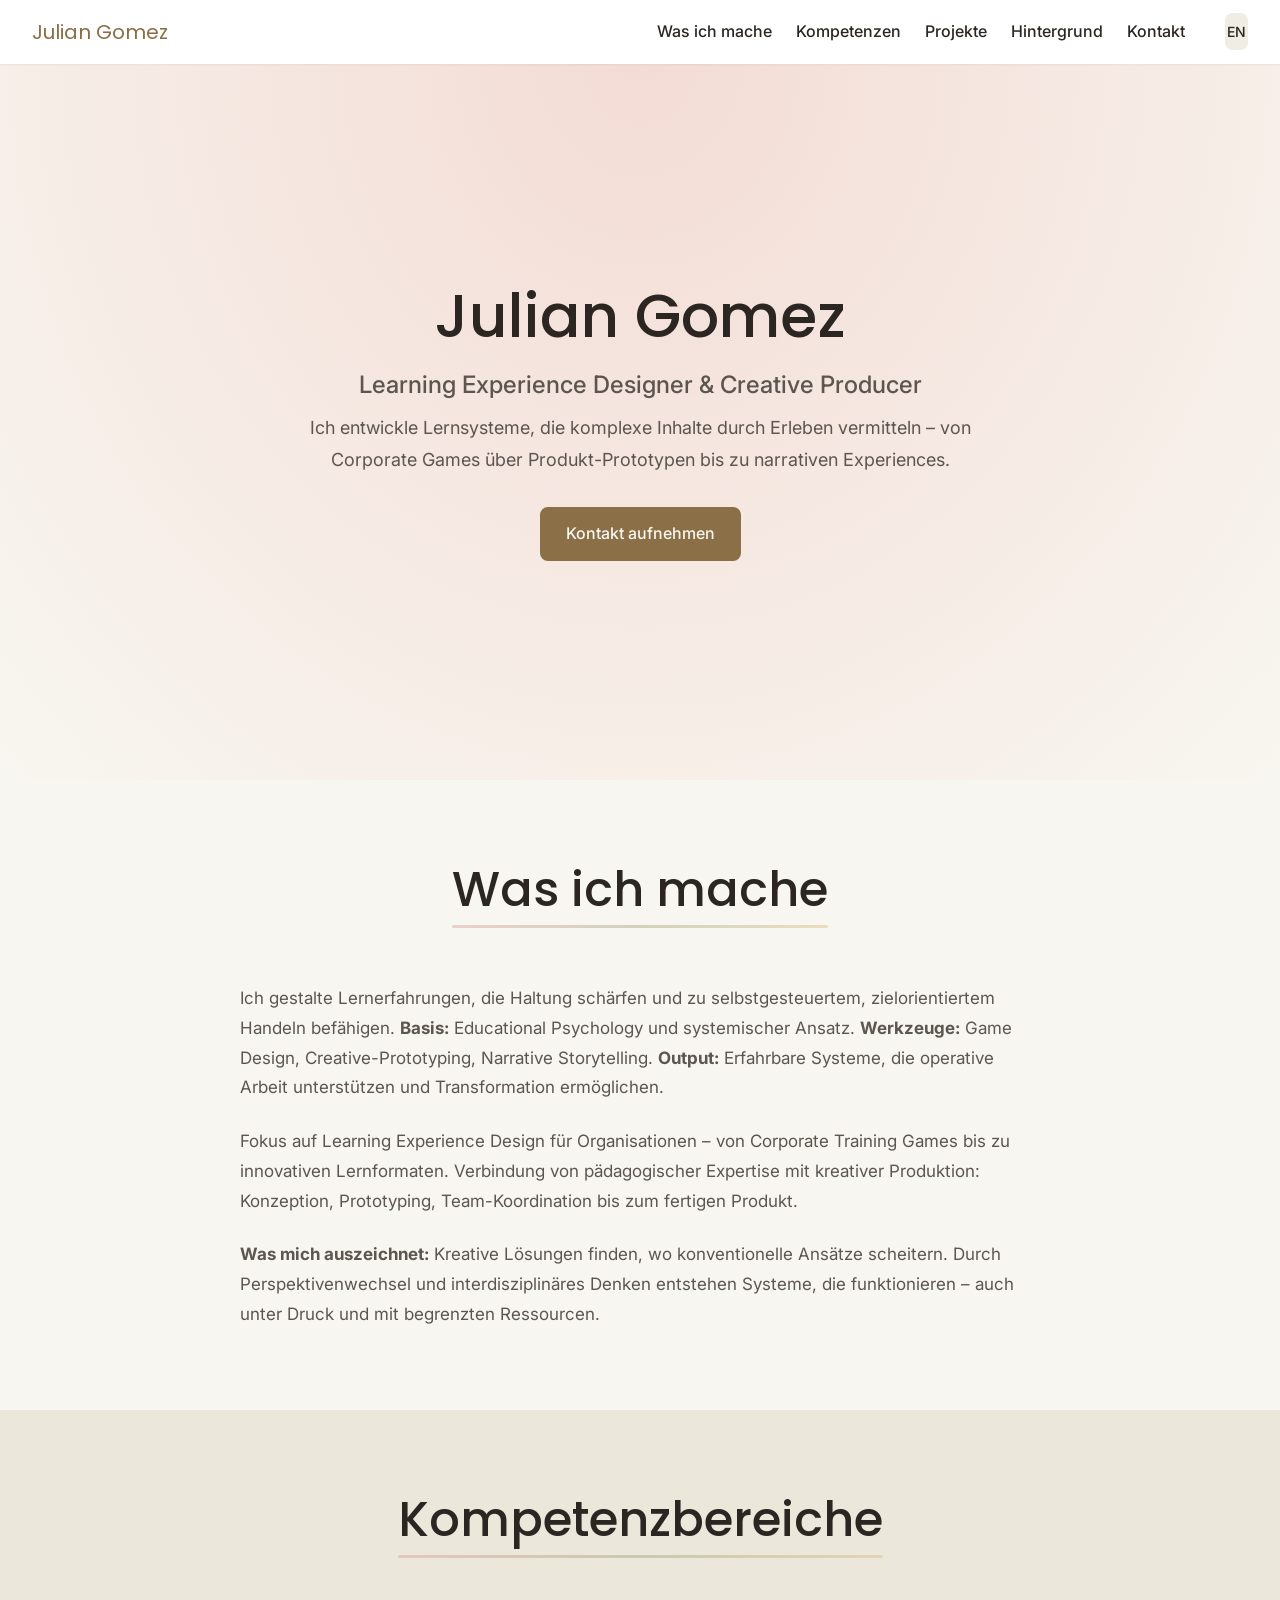
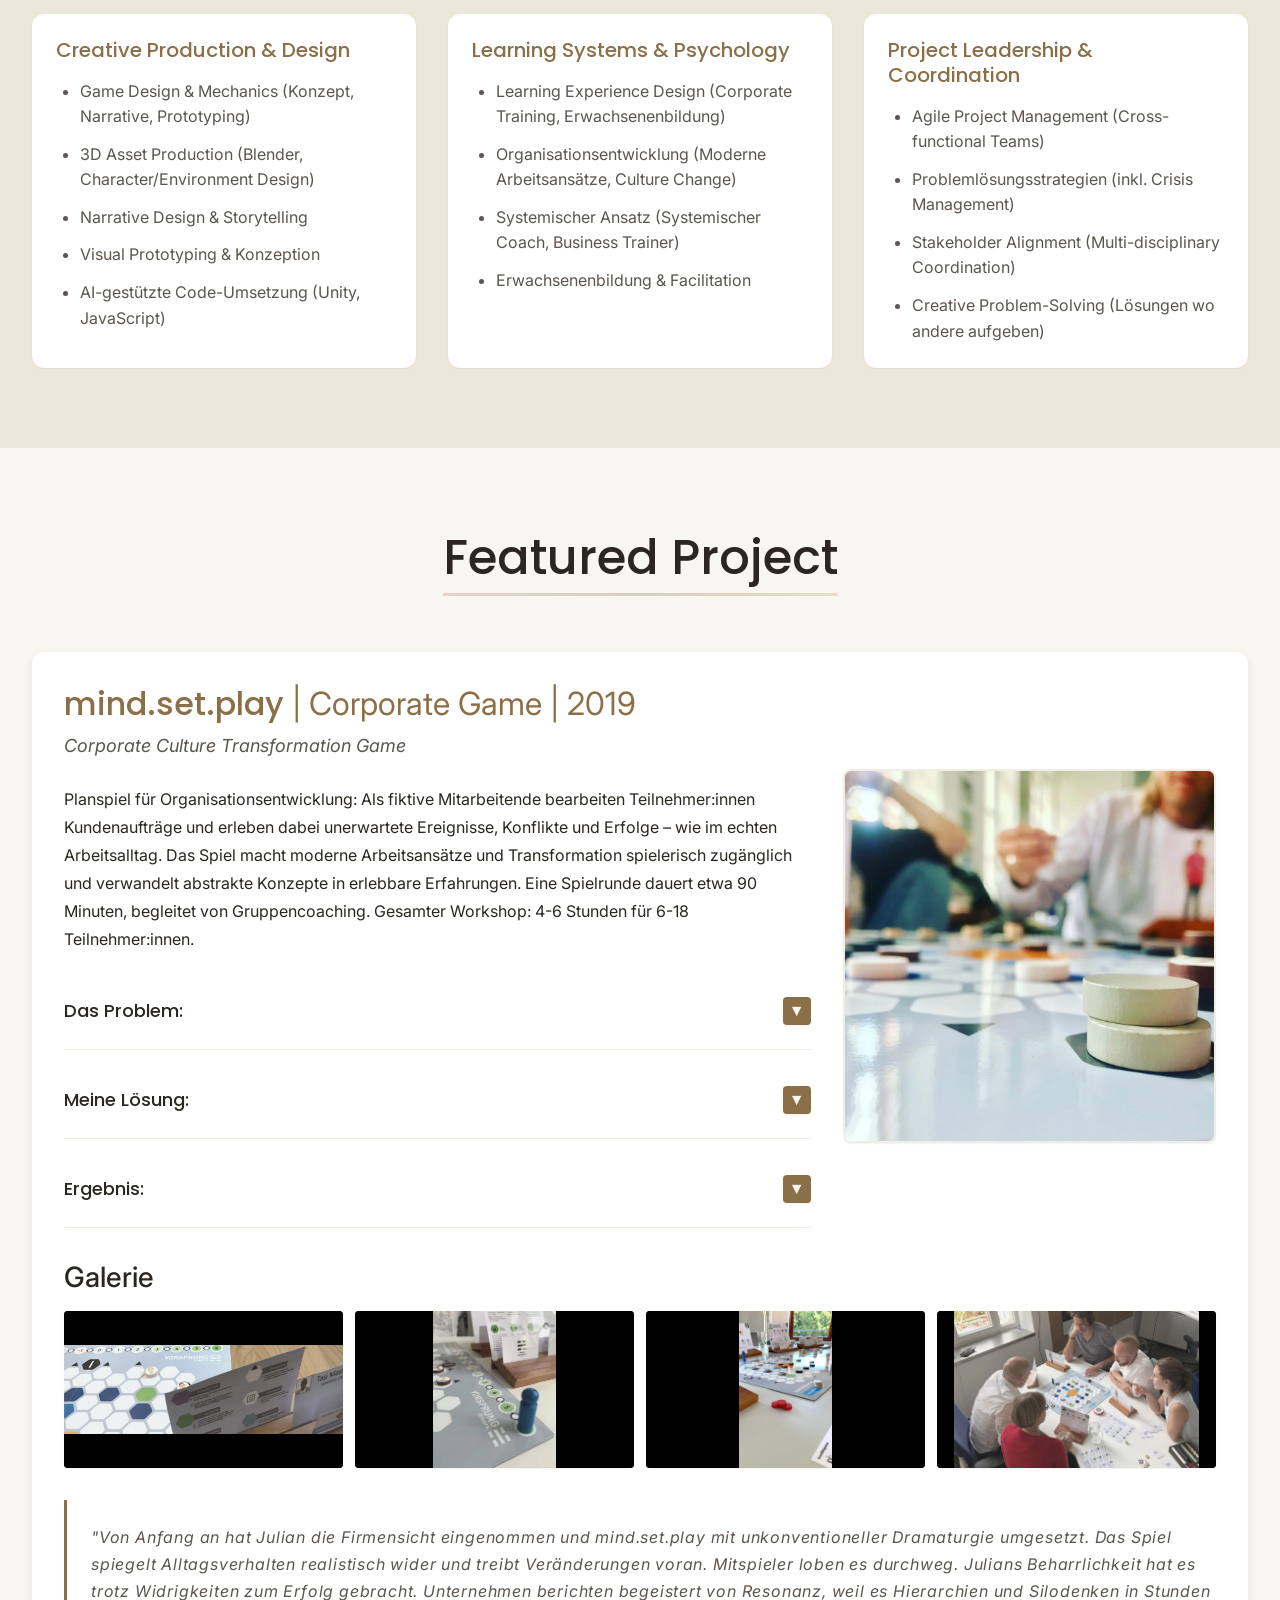
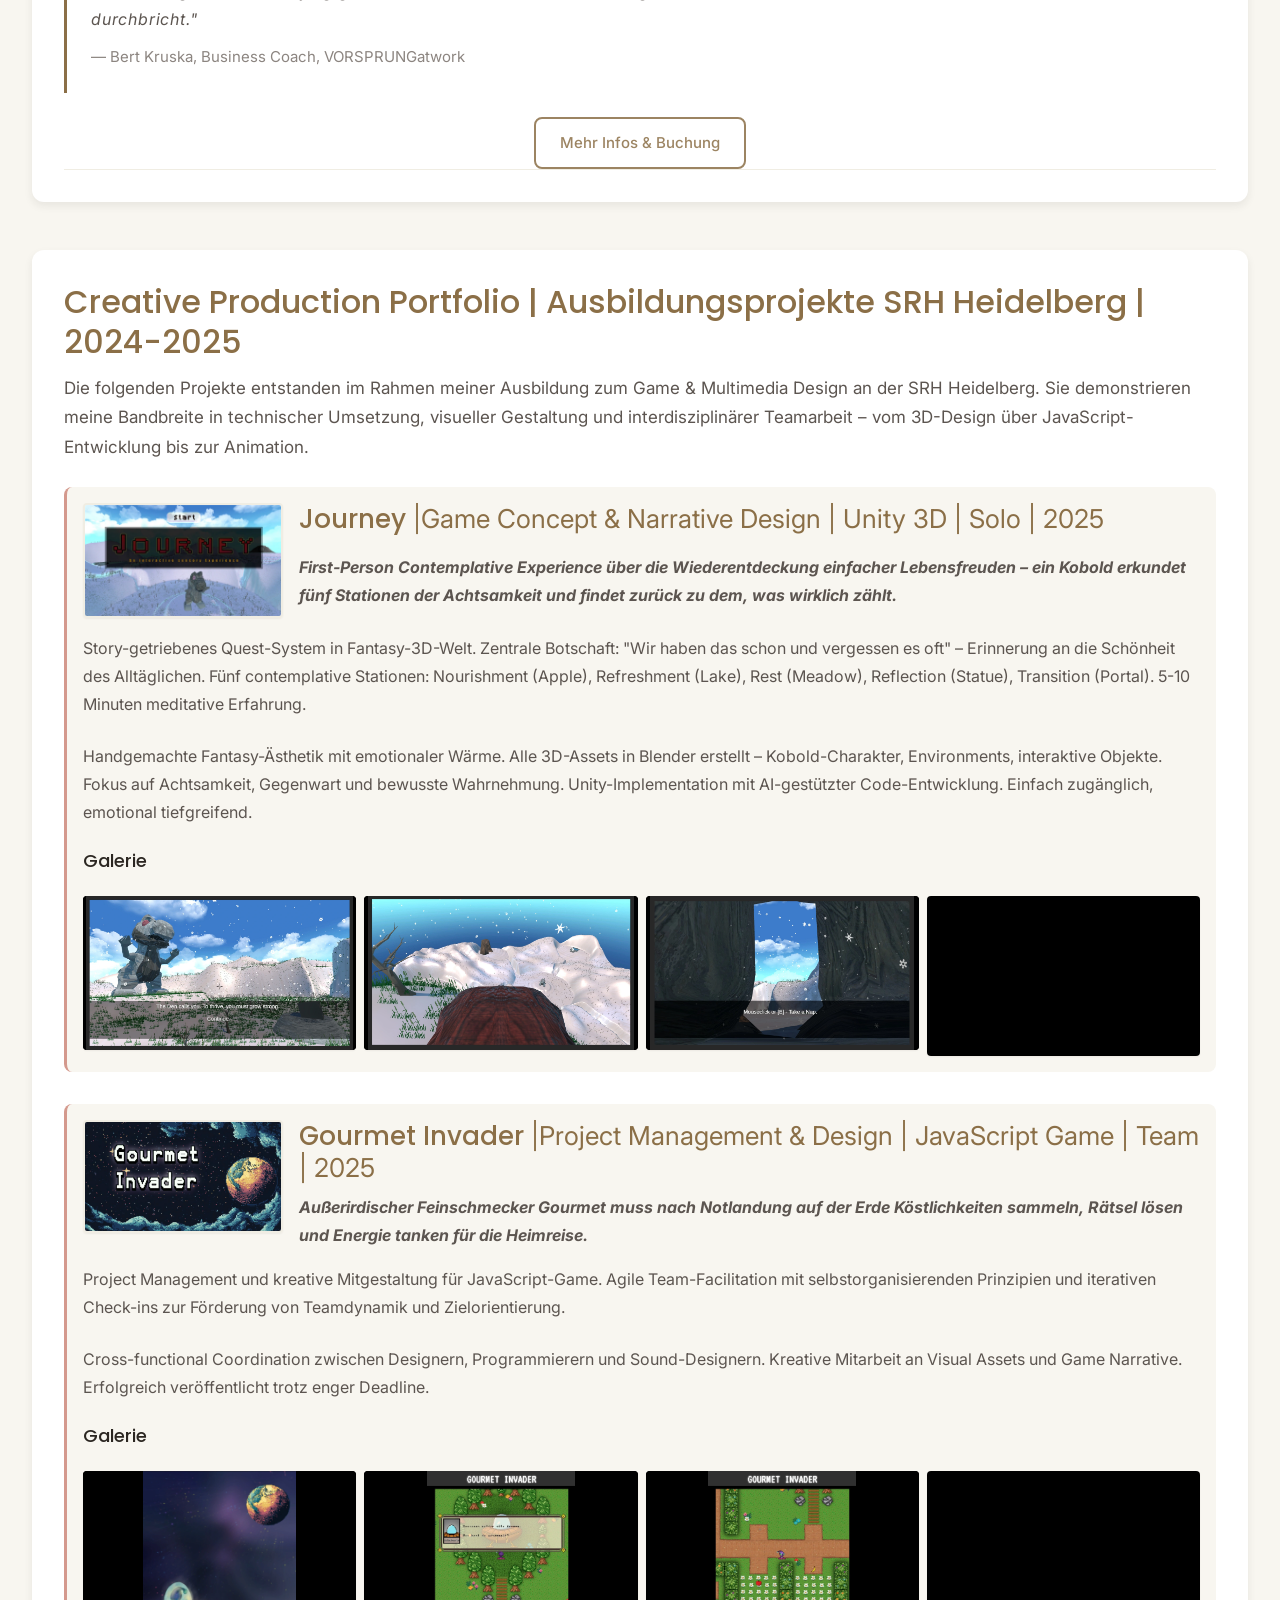
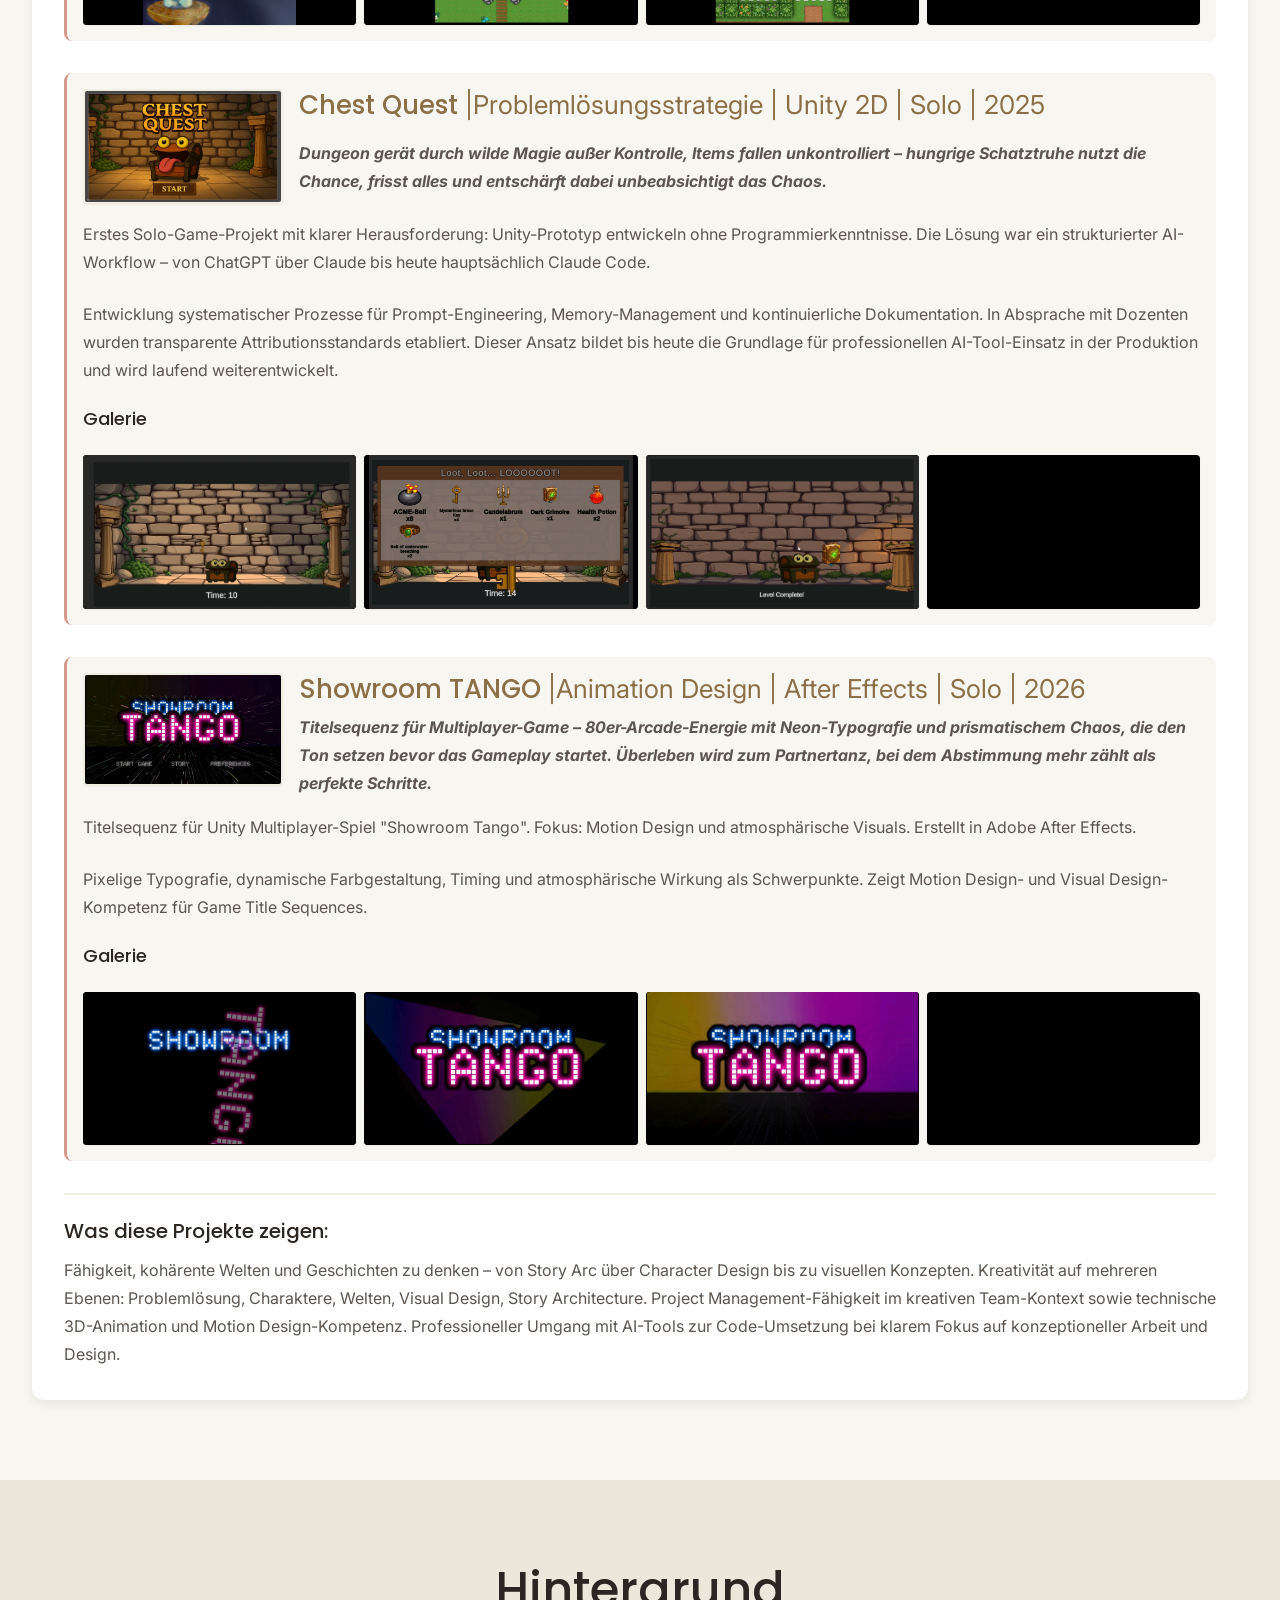
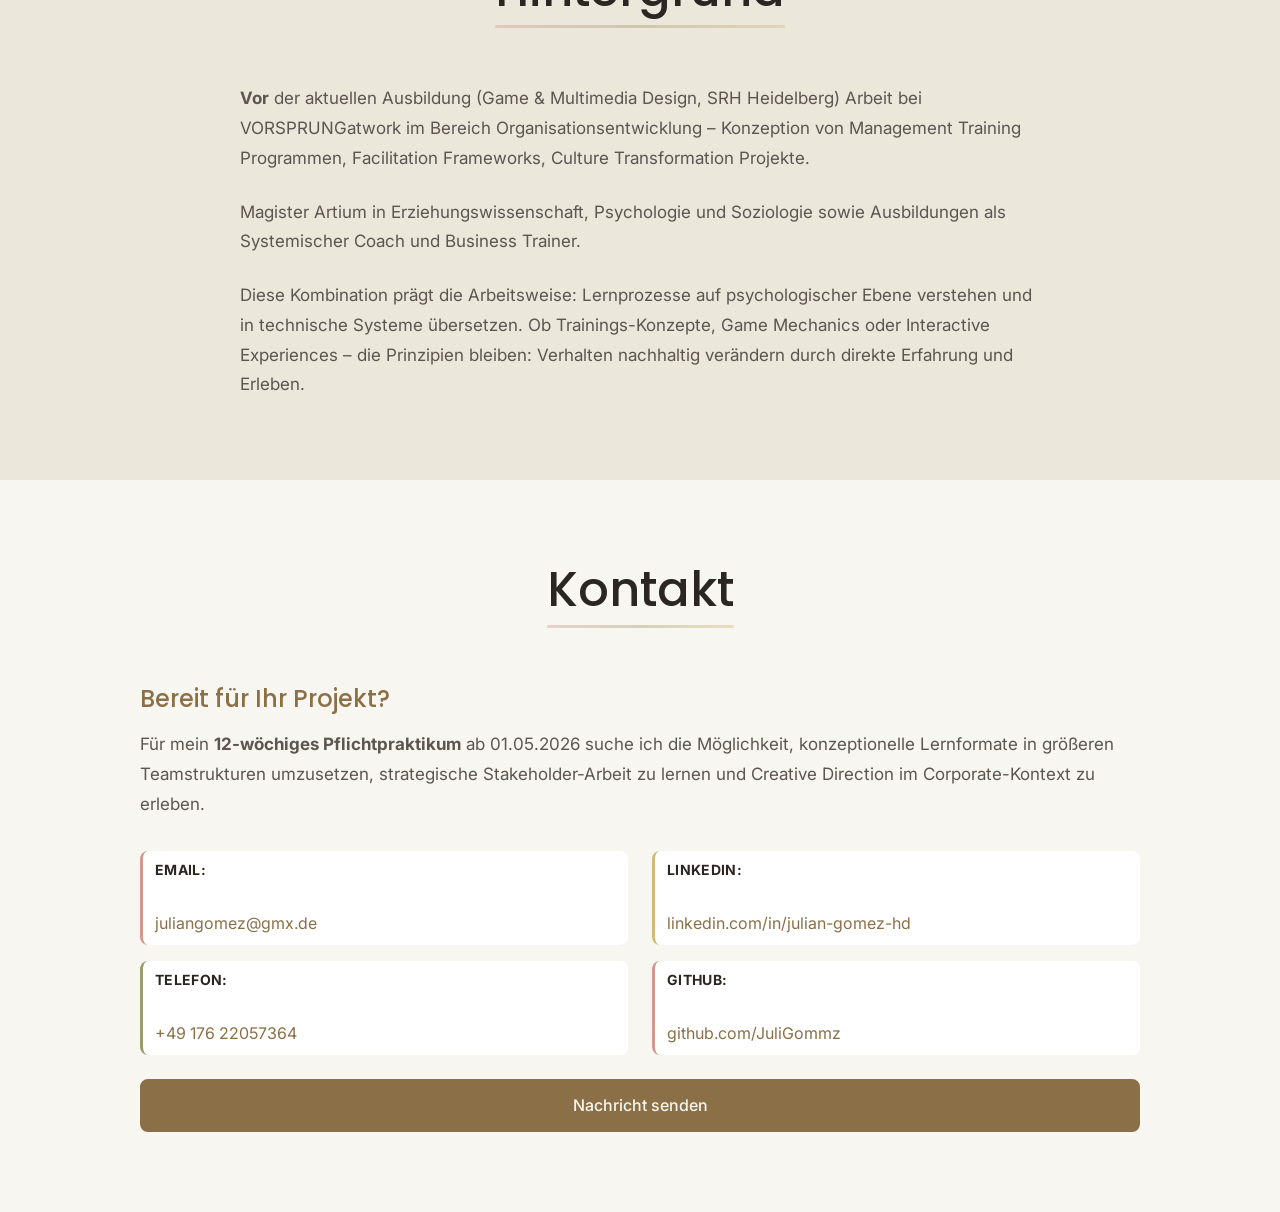
==== commit 2496b2a5: "feat: Add testimonial from Bert Kruska for mind.set.play - Activate testimonial section with real qu" ====
--- a/index.html
+++ b/index.html
@@ -245,12 +245,11 @@
                         </div>
                     </div>
 
-                    <!-- Testimonial - Awaiting response, uncomment when received
-                    <blockquote class="testimonial-placeholder">
-                        <p>"Lorem ipsum dolor sit amet, consetetur sadipscing elitr, sed diam nonumy eirmod tempor invidunt ut labore et dolore magna aliquyam erat, sed diam voluptua. At vero eos et accusam et justo duo dolores et ea"</p>
-                        <cite>— Name auf Anfrage</cite>
+                    <!-- Testimonial -->
+                    <blockquote class="testimonial">
+                        <p>"Von Anfang an hat Julian die Firmensicht eingenommen und mind.set.play mit unkonventioneller Dramaturgie umgesetzt. Das Spiel spiegelt Alltagsverhalten realistisch wider und treibt Veränderungen voran. Mitspieler loben es durchweg. Julians Beharrlichkeit hat es trotz Widrigkeiten zum Erfolg gebracht. Unternehmen berichten begeistert von Resonanz, weil es Hierarchien und Silodenken in Stunden durchbricht."</p>
+                        <cite>— Bert Kruska, Business Coach, VORSPRUNGatwork</cite>
                     </blockquote>
-                    -->
 
                     <!-- VORSPRUNGatwork CTA -->
                     <div class="project-cta-group">
--- a/css/styles.css
+++ b/css/styles.css
@@ -595,8 +595,7 @@
   line-height: 1.75;
 }
 
-.testimonial-placeholder {
-  display: none; /* Hidden until real testimonial is available */
+.testimonial {
   margin-top: var(--space-8);
   padding: var(--space-6) 0;
   border-inline-start: 3px solid var(--accent-primary);
@@ -604,13 +603,14 @@
   font-style: italic;
 }
 
-.testimonial-placeholder p {
+.testimonial p {
   margin-bottom: var(--space-2);
   color: var(--text-secondary);
   letter-spacing: 0.05em;
-}
-
-.testimonial-placeholder cite {
+  line-height: 1.7;
+}
+
+.testimonial cite {
   display: block;
   font-style: normal;
   color: var(--text-tertiary);
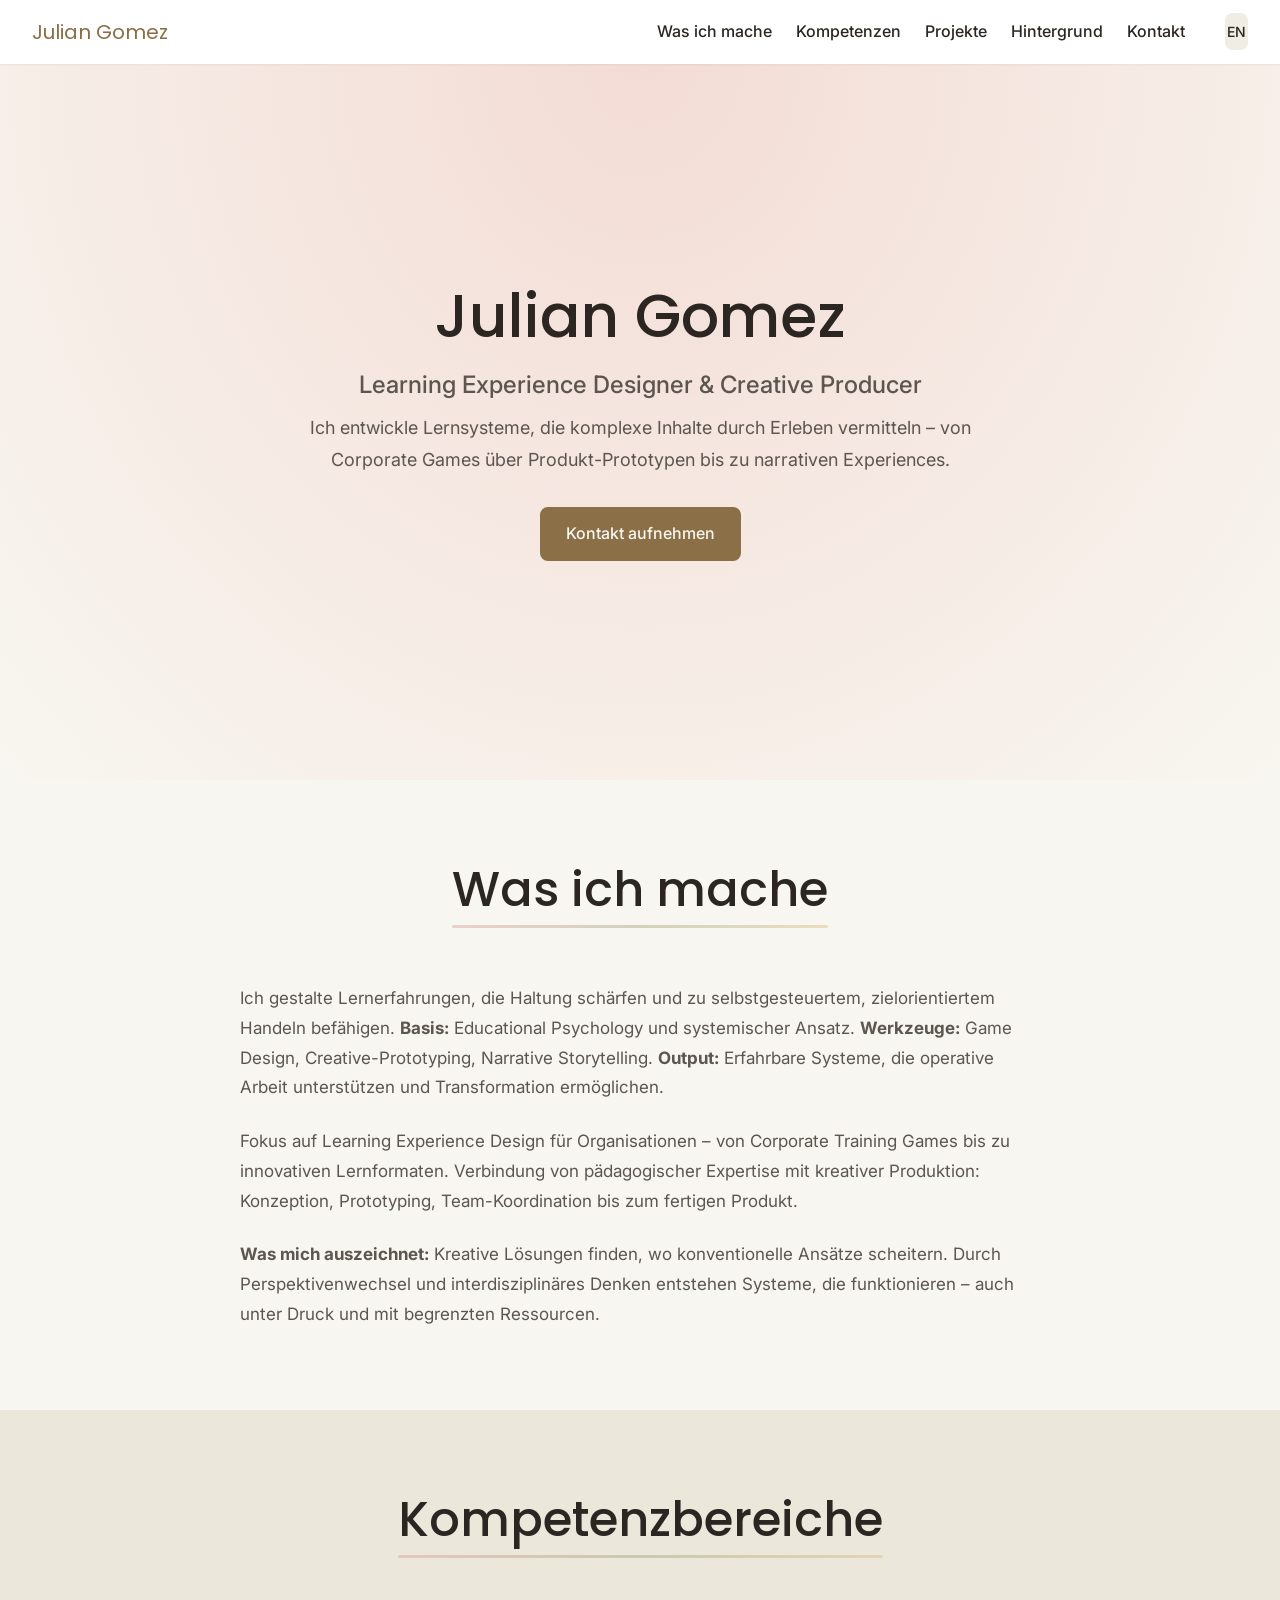
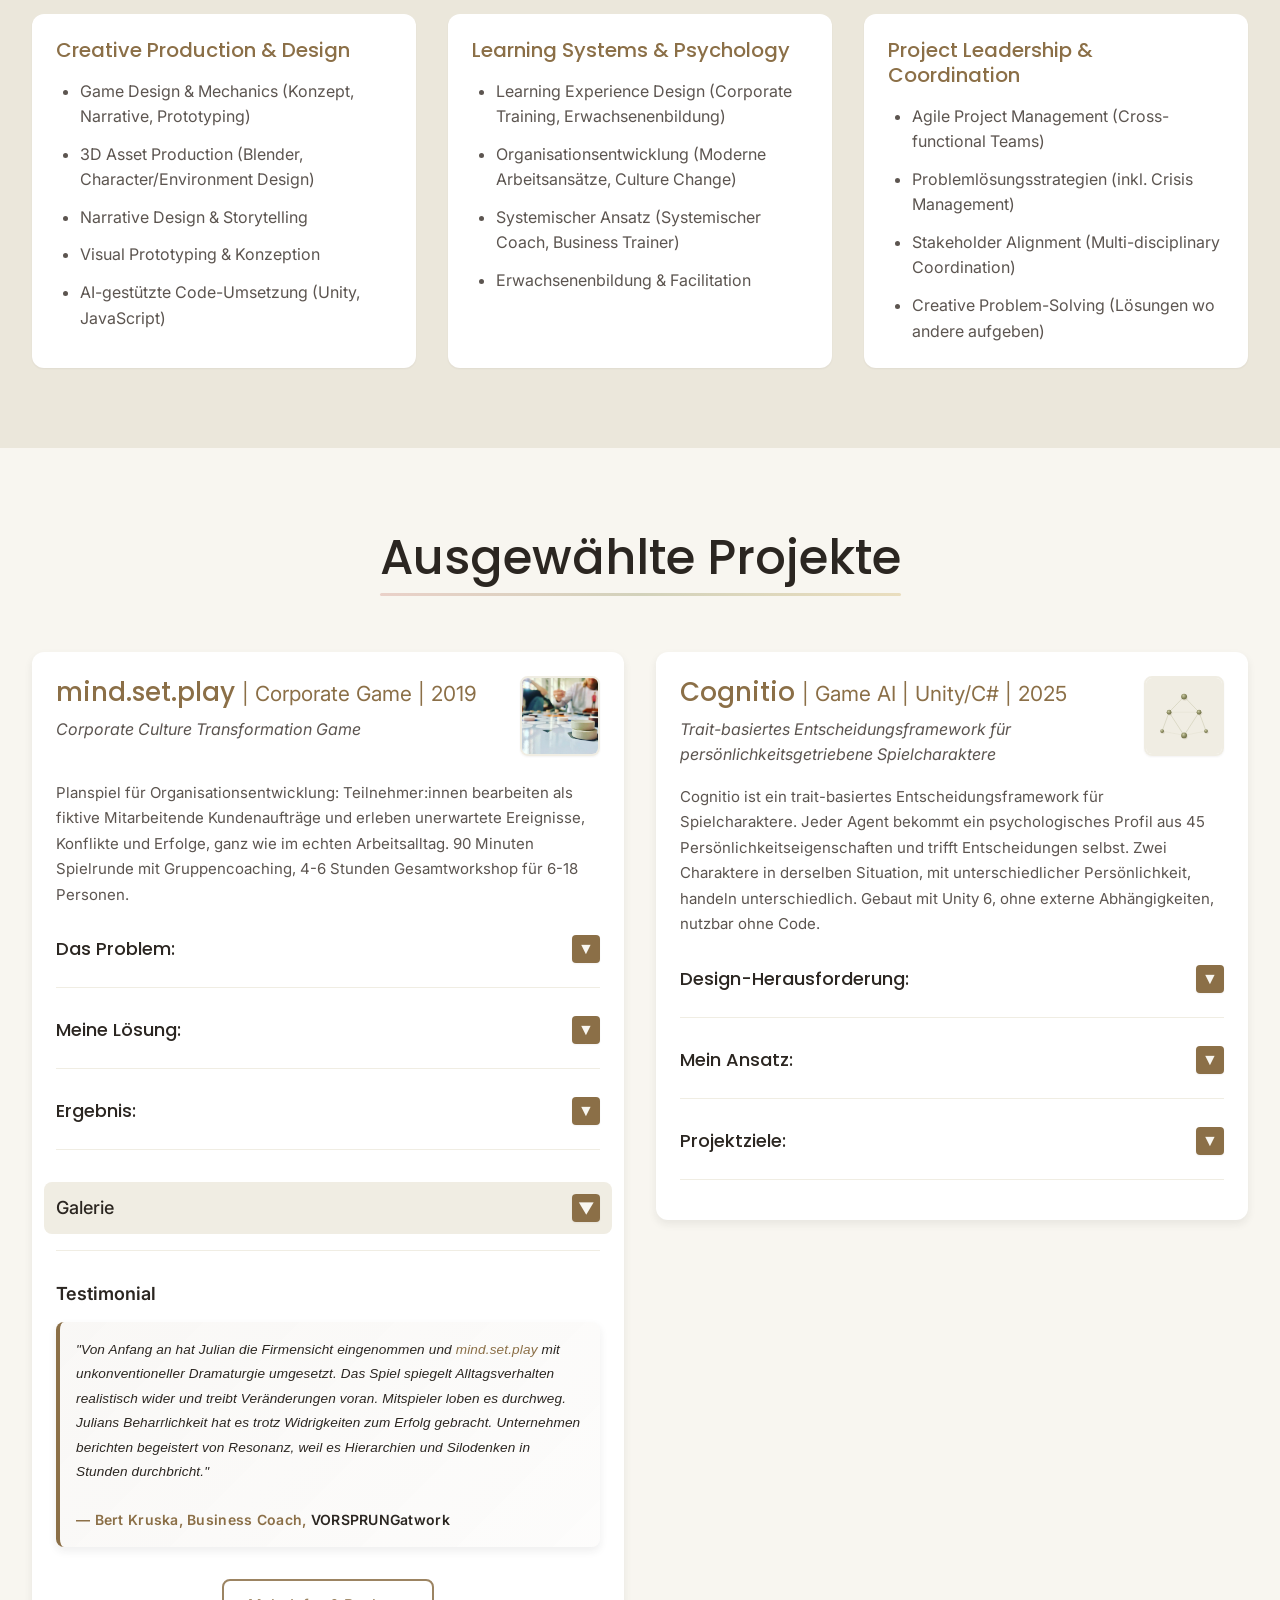
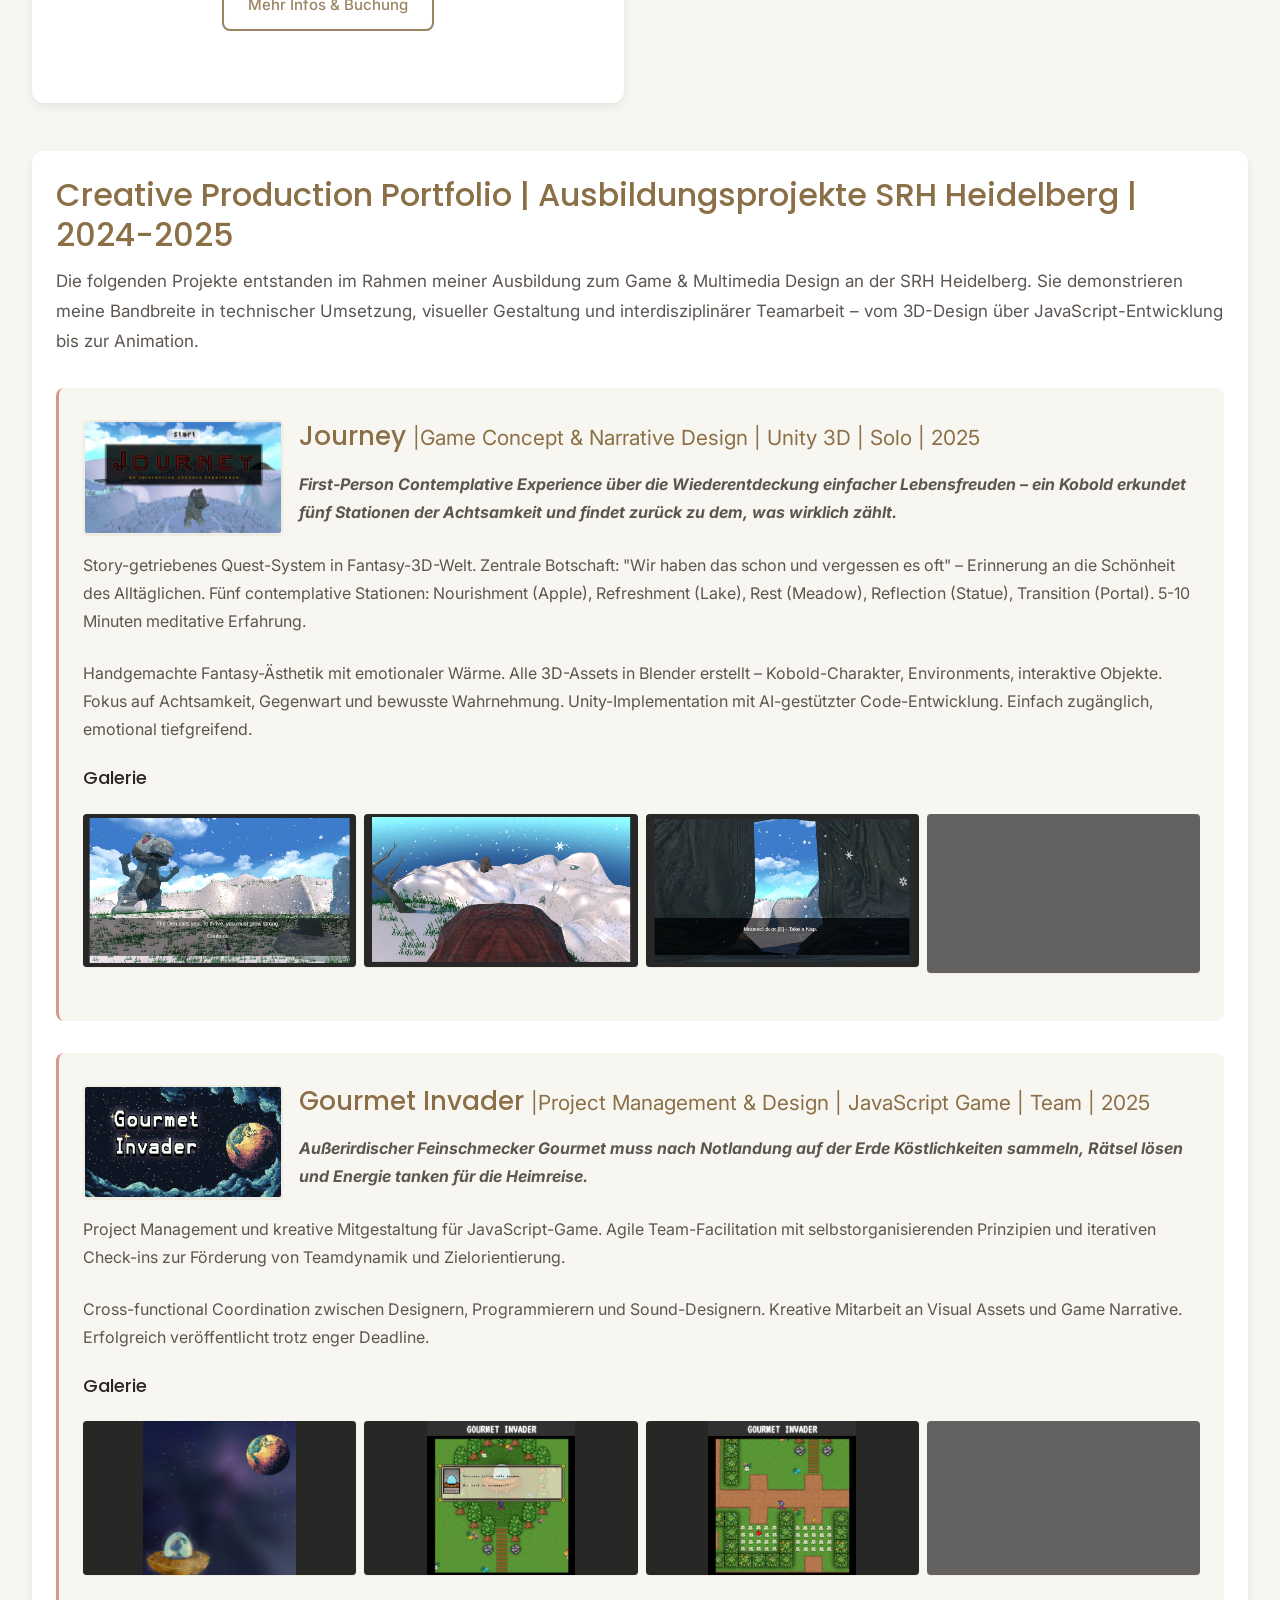
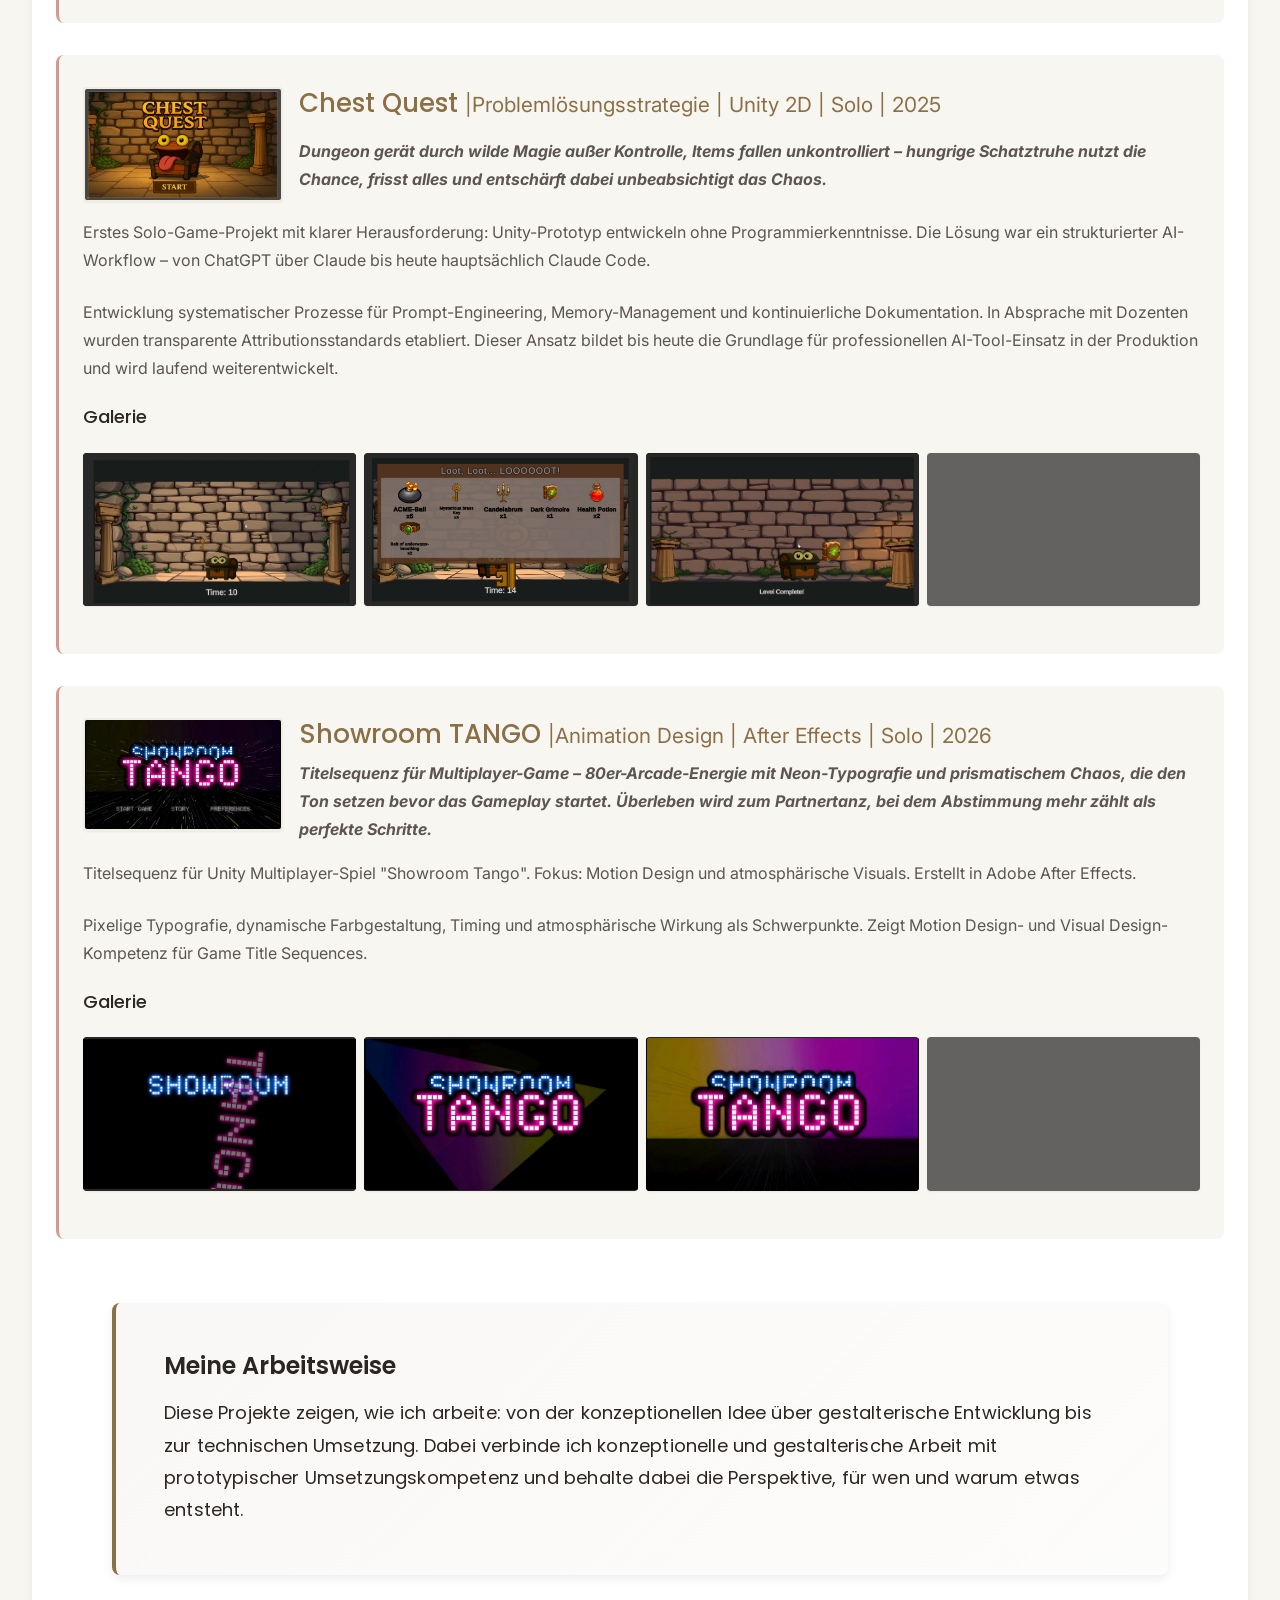
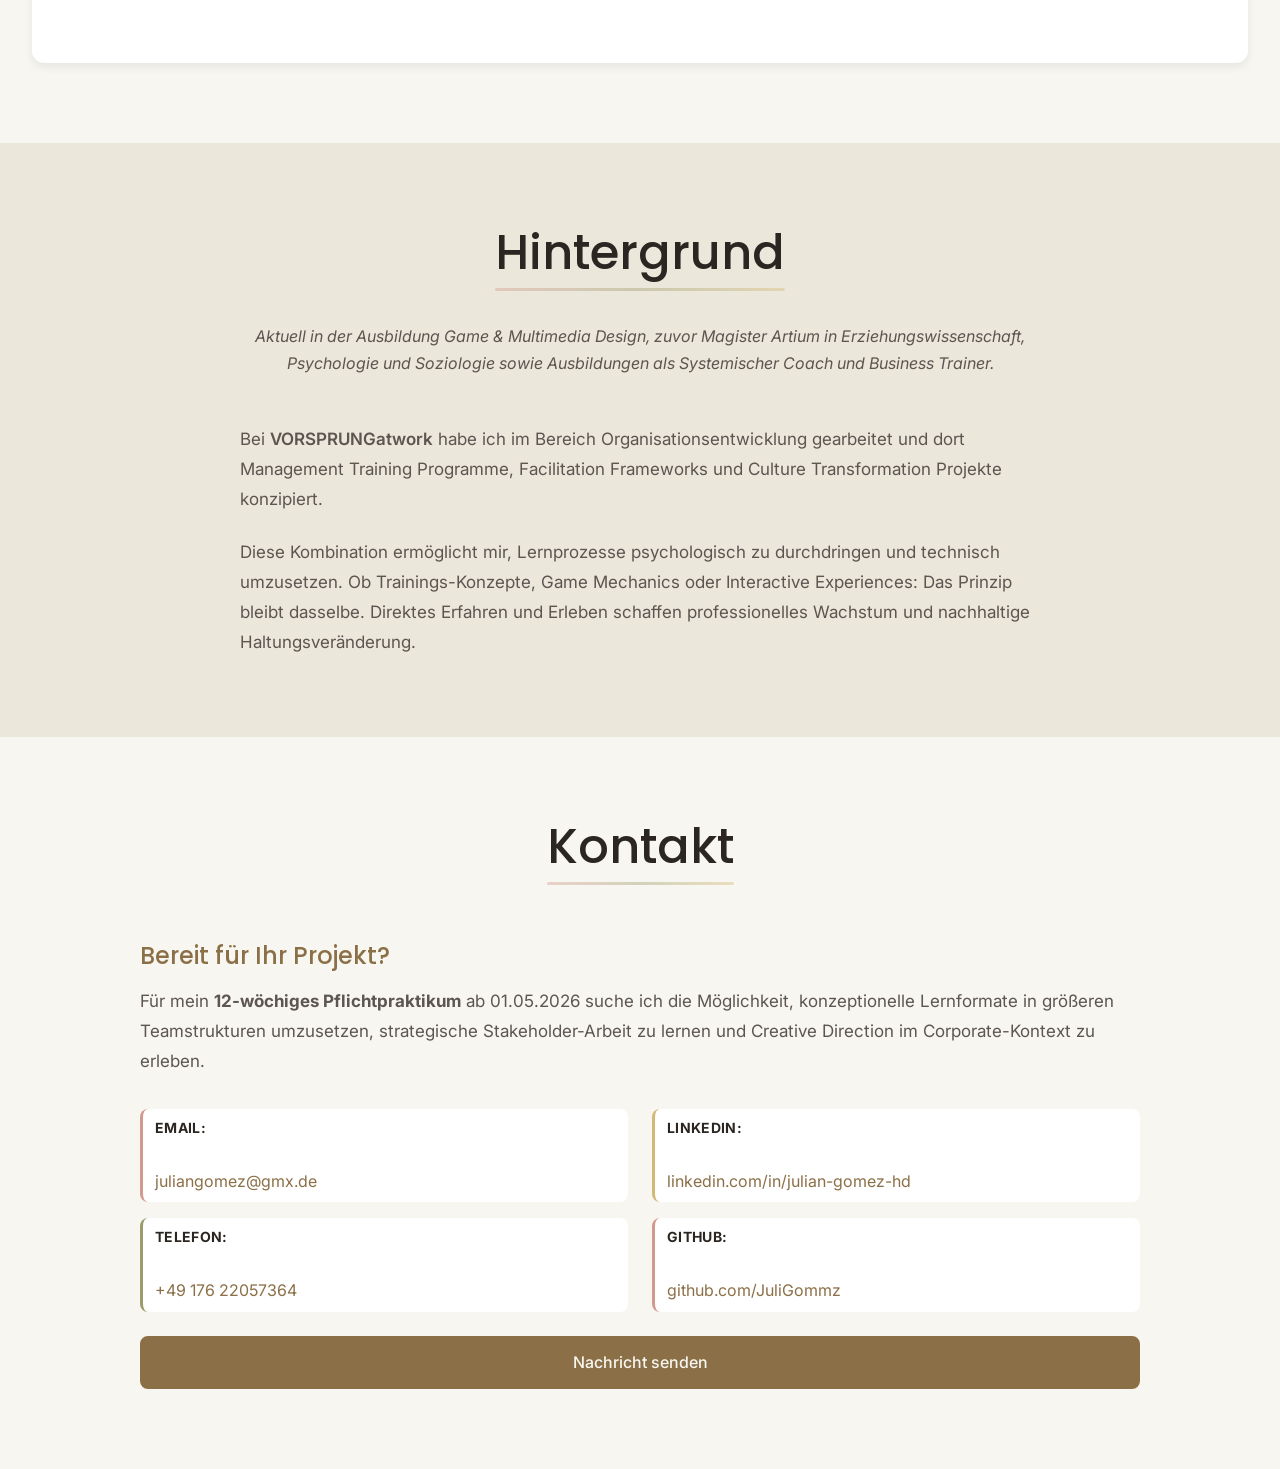
==== commit 30072f54: "feat(01-cognitio-section): add Cognitio as featured project with bilingual content Add Cognitio alon" ====
--- a/index.html
+++ b/index.html
@@ -30,7 +30,7 @@
     <link href="https://fonts.googleapis.com/css2?family=Poppins:wght@400;500;600&family=Inter:wght@400;500;600&display=swap" rel="stylesheet">
 
     <!-- Stylesheet -->
-    <link rel="stylesheet" href="css/styles.css?v=20260118b">
+    <link rel="stylesheet" href="css/styles.css?v=20260220k">
 </head>
 
 <body>
@@ -156,100 +156,98 @@
     <section id="featured-work" class="section">
         <div class="container">
             <div class="section__header">
-                <h2 class="section__title">Featured Project</h2>
-            </div>
-
-            <!-- Featured Project #1: mind.set.play -->
-            <article class="featured-project">
-                <div class="featured-project__content">
-                    <div class="featured-project__text">
-                        <h3 class="featured-project__title"><span class="game-name">mind.set.play</span> <span class="project-meta-inline">| Corporate Game | 2019</span></h3>
-                        <p class="featured-project__subtitle">Corporate Culture Transformation Game</p>
-
-                        <p class="featured-project__description">
-                            Planspiel für Organisationsentwicklung: Als fiktive Mitarbeitende
-                            bearbeiten Teilnehmer:innen Kundenaufträge und erleben dabei unerwartete
-                            Ereignisse, Konflikte und Erfolge – wie im echten Arbeitsalltag.
-                            Das Spiel macht moderne Arbeitsansätze und Transformation spielerisch
-                            zugänglich und verwandelt abstrakte Konzepte in erlebbare Erfahrungen.
-                            Eine Spielrunde dauert etwa 90 Minuten, begleitet von Gruppencoaching.
-                            Gesamter Workshop: 4-6 Stunden für 6-18 Teilnehmer:innen.
-                        </p>
-
-                        <div class="project-section collapsible">
-                            <h4 class="collapsible-header">Das Problem: <span class="toggle-icon">▼</span></h4>
-                            <div class="collapsible-content">
-                                <p>
-                                    Ein vorheriger Versuch, den Beratungsansatz von VORSPRUNGatwork
-                                    angelehnt an moderne Arbeitsansätze durch ein Simulationsspiel
-                                    erfahrbar zu machen, scheiterte trotz 5-stelliger Investition und
-                                    externer Expertise. Das Team war skeptisch gegenüber Game-based
-                                    Learning. Ich bekam das Projekt ohne diese Vorgeschichte zu kennen.
-                                </p>
-                            </div>
-                        </div>
-
-                        <div class="project-section collapsible">
-                            <h4 class="collapsible-header">Meine Lösung: <span class="toggle-icon">▼</span></h4>
-                            <div class="collapsible-content">
-                                <p>
-                                    Iterative Entwicklung mit kontinuierlichem Stakeholder-Feedback.
-                                    Fokus auf Einfachheit: Role-Switching Mechaniken kombiniert mit
-                                    VUCA-Event-Simulation. Spieler:innen erleben direkt, wie persönliche
-                                    Haltung und Teamdynamik unter Druck wirken. Einsatzbereit für
-                                    6-18 Teilnehmer:innen mit Facilitator Guide.
-                                </p>
-                            </div>
-                        </div>
-
-                        <div class="project-section collapsible">
-                            <h4 class="collapsible-header">Ergebnis: <span class="toggle-icon">▼</span></h4>
-                            <div class="collapsible-content">
-                                <p>
-                                    Erfolgreich in Corporate Training Sessions eingesetzt. Vom skeptischen
-                                    Team zum funktionierenden Produkt.
-                                </p>
-
-                                <p>
-                                    <strong>Beweis:</strong> Kreative Perspektivenwechsel
-                                    lösen Probleme, wo konventionelle Ansätze scheitern.
-                                </p>
-                            </div>
-                        </div>
-                    </div>
-
-                    <div class="featured-project__image">
-                        <img src="media/images/mindsetplay-thumbnail.webp" alt="mind.set.play board game overview" class="featured-thumbnail">
-                    </div>
-                </div>
-
-                <!-- Gallery -->
-                <div class="project-gallery collapsible">
-                    <h4 class="gallery-title collapsible-header">Galerie <span class="toggle-icon">▼</span></h4>
-                    <div class="gallery-grid collapsible-content">
-                        <div class="gallery-item" data-lightbox="mindsetplay-1">
-                            <img src="media/images/mindsetplay-1.webp" alt="mind.set.play board game overview with role cards and VUCA mechanics" loading="lazy">
-                            <p class="gallery-caption">Board game overview with role cards and VUCA mechanics</p>
-                        </div>
-                        <div class="gallery-item" data-lightbox="mindsetplay-2">
-                            <img src="media/images/mindsetplay-2.webp" alt="mind.set.play gameplay session with corporate team participants" loading="lazy">
-                            <p class="gallery-caption">Gameplay session with corporate team participants</p>
-                        </div>
-                        <div class="gallery-item" data-lightbox="mindsetplay-3">
-                            <img src="media/images/mindsetplay-3.webp" alt="mind.set.play game materials and facilitator guide closeup" loading="lazy">
-                            <p class="gallery-caption">Game materials and facilitator guide closeup</p>
-                        </div>
-                        <div class="gallery-item" data-lightbox="mindsetplay-4">
-                            <img src="media/images/mindsetplay-4.webp" alt="mind.set.play workshop debrief discussion in corporate setting" loading="lazy">
-                            <p class="gallery-caption">Workshop debrief discussion in corporate setting</p>
+                <h2 class="section__title">Ausgewählte Projekte</h2>
+            </div>
+
+            <div class="featured-projects-grid">
+                <!-- Featured Project #1: mind.set.play -->
+                <article class="featured-project">
+                    <div class="featured-project__header">
+                        <div class="featured-project__image">
+                            <img src="media/images/mindsetplay-thumbnail.webp" alt="mind.set.play board game overview" class="featured-thumbnail">
+                        </div>
+                        <div class="featured-project__heading">
+                            <h3 class="featured-project__title"><span class="game-name">mind.set.play</span> <span class="project-meta-inline">| Corporate Game | 2019</span></h3>
+                            <p class="featured-project__subtitle">Corporate Culture Transformation Game</p>
+                        </div>
+                    </div>
+                    <div class="featured-project__content">
+                        <div class="featured-project__text">
+                            <p class="featured-project__description">
+                                Planspiel für Organisationsentwicklung: Teilnehmer:innen bearbeiten als
+                                fiktive Mitarbeitende Kundenaufträge und erleben unerwartete Ereignisse,
+                                Konflikte und Erfolge, ganz wie im echten Arbeitsalltag. 90 Minuten Spielrunde
+                                mit Gruppencoaching, 4-6 Stunden Gesamtworkshop für 6-18 Personen.
+                            </p>
+
+                            <div class="project-section collapsible">
+                                <h4 class="collapsible-header">Das Problem: <span class="toggle-icon">▼</span></h4>
+                                <div class="collapsible-content">
+                                    <p>
+                                        Ein vorheriger Versuch, den Beratungsansatz von VORSPRUNGatwork
+                                        durch ein Simulationsspiel erfahrbar zu machen, scheiterte trotz
+                                        5-stelliger Investition. Das Team war skeptisch gegenüber Game-based
+                                        Learning. Ich bekam das Projekt ohne diese Vorgeschichte zu kennen.
+                                    </p>
+                                </div>
+                            </div>
+
+                            <div class="project-section collapsible">
+                                <h4 class="collapsible-header">Meine Lösung: <span class="toggle-icon">▼</span></h4>
+                                <div class="collapsible-content">
+                                    <p>
+                                        Iterative Entwicklung mit kontinuierlichem Stakeholder-Feedback.
+                                        Role-Switching Mechaniken kombiniert mit VUCA-Event-Simulation.
+                                        Spieler:innen erleben direkt, wie persönliche Haltung und
+                                        Teamdynamik unter Druck wirken.
+                                    </p>
+                                </div>
+                            </div>
+
+                            <div class="project-section collapsible">
+                                <h4 class="collapsible-header">Ergebnis: <span class="toggle-icon">▼</span></h4>
+                                <div class="collapsible-content">
+                                    <p>
+                                        Erfolgreich in Corporate Training Sessions eingesetzt. Vom skeptischen
+                                        Team zum funktionierenden Produkt. Kreative Perspektivenwechsel
+                                        lösen Probleme, wo konventionelle Ansätze scheitern.
+                                    </p>
+                                </div>
+                            </div>
+                        </div>
+                    </div>
+
+                    <!-- Gallery -->
+                    <div class="project-gallery collapsible">
+                        <h4 class="gallery-title collapsible-header">Galerie <span class="toggle-icon">▼</span></h4>
+                        <div class="gallery-grid collapsible-content">
+                            <div class="gallery-item" data-lightbox="mindsetplay-1">
+                                <img src="media/images/mindsetplay-1.webp" alt="mind.set.play board game overview with role cards and VUCA mechanics" loading="lazy">
+                                <p class="gallery-caption">Board game overview with role cards and VUCA mechanics</p>
+                            </div>
+                            <div class="gallery-item" data-lightbox="mindsetplay-2">
+                                <img src="media/images/mindsetplay-2.webp" alt="mind.set.play gameplay session with corporate team participants" loading="lazy">
+                                <p class="gallery-caption">Gameplay session with corporate team participants</p>
+                            </div>
+                            <div class="gallery-item" data-lightbox="mindsetplay-3">
+                                <img src="media/images/mindsetplay-3.webp" alt="mind.set.play game materials and facilitator guide closeup" loading="lazy">
+                                <p class="gallery-caption">Game materials and facilitator guide closeup</p>
+                            </div>
+                            <div class="gallery-item" data-lightbox="mindsetplay-4">
+                                <img src="media/images/mindsetplay-4.webp" alt="mind.set.play workshop debrief discussion in corporate setting" loading="lazy">
+                                <p class="gallery-caption">Workshop debrief discussion in corporate setting</p>
+                            </div>
                         </div>
                     </div>
 
                     <!-- Testimonial -->
-                    <blockquote class="testimonial">
-                        <p>"Von Anfang an hat Julian die Firmensicht eingenommen und mind.set.play mit unkonventioneller Dramaturgie umgesetzt. Das Spiel spiegelt Alltagsverhalten realistisch wider und treibt Veränderungen voran. Mitspieler loben es durchweg. Julians Beharrlichkeit hat es trotz Widrigkeiten zum Erfolg gebracht. Unternehmen berichten begeistert von Resonanz, weil es Hierarchien und Silodenken in Stunden durchbricht."</p>
-                        <cite>— Bert Kruska, Business Coach, VORSPRUNGatwork</cite>
-                    </blockquote>
+                    <div class="testimonial-wrapper">
+                        <h4 class="testimonial-header">Testimonial</h4>
+                        <blockquote class="testimonial">
+                            <p>"Von Anfang an hat Julian die Firmensicht eingenommen und <span class="highlight-project">mind.set.play</span> mit unkonventioneller Dramaturgie umgesetzt. Das Spiel spiegelt Alltagsverhalten realistisch wider und treibt Veränderungen voran. Mitspieler loben es durchweg. Julians Beharrlichkeit hat es trotz Widrigkeiten zum Erfolg gebracht. Unternehmen berichten begeistert von Resonanz, weil es Hierarchien und Silodenken in Stunden durchbricht."</p>
+                            <cite>— Bert Kruska, Business Coach, <span class="company-name">VORSPRUNGatwork</span></cite>
+                        </blockquote>
+                    </div>
 
                     <!-- VORSPRUNGatwork CTA -->
                     <div class="project-cta-group">
@@ -257,8 +255,74 @@
                             Mehr Infos & Buchung
                         </a>
                     </div>
-                </div>
-            </article>
+                </article>
+
+                <!-- Featured Project: Cognitio -->
+                <article class="featured-project" id="cognitio">
+                    <div class="featured-project__header">
+                        <div class="featured-project__image">
+                            <img src="media/images/cognitio-thumbnail.svg" alt="Cognitio neural graph logo" class="featured-thumbnail">
+                        </div>
+                        <div class="featured-project__heading">
+                            <h3 class="featured-project__title"><span class="game-name">Cognitio</span> <span class="project-meta-inline">| Game AI | Unity/C# | 2025</span></h3>
+                            <p class="featured-project__subtitle">Trait-basiertes Entscheidungsframework für persönlichkeitsgetriebene Spielcharaktere</p>
+                        </div>
+                    </div>
+                    <div class="featured-project__content">
+                        <div class="featured-project__text">
+                            <p class="featured-project__description">
+                                Cognitio ist ein trait-basiertes Entscheidungsframework für Spielcharaktere.
+                                Jeder Agent bekommt ein psychologisches Profil aus 45 Persönlichkeitseigenschaften
+                                und trifft Entscheidungen selbst. Zwei Charaktere in derselben Situation,
+                                mit unterschiedlicher Persönlichkeit, handeln unterschiedlich. Gebaut mit
+                                Unity 6, ohne externe Abhängigkeiten, nutzbar ohne Code.
+                            </p>
+
+                            <div class="project-section collapsible">
+                                <h4 class="collapsible-header">Design-Herausforderung: <span class="toggle-icon">&#9660;</span></h4>
+                                <div class="collapsible-content">
+                                    <ul class="project-goals">
+                                        <li><strong>Persönlichkeit als Basis für Entscheidungen:</strong> Behavior Trees und State Machines steuern Agentenverhalten zuverlässig auf Aktionsebene. Warum sich ein Charakter in derselben Situation anders entscheidet als ein anderer, ist dort nicht abgebildet. Entscheidungsverhalten von Agenten (Player/NPCs) weiterzuentwickeln und näher an menschliche Entscheidungsmuster heranzuführen, ist die zentrale Gestaltungsaufgabe.</li>
+                                        <li><strong>Technische Umsetzbarkeit:</strong> Ein realistischeres Persönlichkeitsmodell verarbeitet viele Eigenschaften über mehrere Stufen. Das unter den Echtzeitbedingungen eines Spiels umzusetzen, bei begrenzter Rechenleistung und festem Frame-Budget, bestimmt, ob der Ansatz praktisch einsetzbar ist oder theoretisch bleibt.</li>
+                                        <li><strong>Verständlichkeit und Integration:</strong> Persönlichkeit in Spielen berührt viele Faktoren gleichzeitig und braucht Anbindung an unterschiedliche Komponenten einer Game Engine. Ein System mit dieser Reichweite trotzdem verständlich und integrierbar zu bauen, ist eine eigenständige Designaufgabe.</li>
+                                    </ul>
+                                </div>
+                            </div>
+
+                            <div class="project-section collapsible">
+                                <h4 class="collapsible-header">Mein Ansatz: <span class="toggle-icon">&#9660;</span></h4>
+                                <div class="collapsible-content">
+                                    <ul class="project-goals">
+                                        <li><strong>Persönlichkeitsprofil:</strong> Jeder Charakter bekommt während der Entwicklung ein Profil aus vier psychologischen Kategorien: emotional, sozial, kognitiv und moralisch. Aus diesem Profil leitet das System seine Entscheidungen ab.</li>
+                                        <li><strong>Selbstständige Interpretation:</strong> Ziel ist, dass neue Situationen keine neuen Skripte brauchen, weil der Charakter sie selbst interpretiert.</li>
+                                    </ul>
+                                </div>
+                            </div>
+
+                            <div class="project-section collapsible">
+                                <h4 class="collapsible-header">Projektziele: <span class="toggle-icon">&#9660;</span></h4>
+                                <div class="collapsible-content">
+                                    <ul class="project-goals">
+                                        <li><strong>Transparenz:</strong> Jede Entscheidung gibt eine vollständige Score-Aufschlüsselung aus. Entwickler können Charakterverhalten debuggen und vorhersagen.</li>
+                                        <li><strong>Performance:</strong> Das LOD-System stuft die Evaluierungstiefe je nach Relevanz in drei Stufen ab (Full / Reduced / Minimal) und ist auf 200 gleichzeitige Agenten bei 60 fps als Skalierungsziel ausgelegt.</li>
+                                        <li><strong>No-Code-Konfiguration:</strong> Das Kernprodukt ist für Konfiguration ohne Code ausgelegt. Charaktere, Kontext und Verbindungen lassen sich über den Unity Inspector einrichten, ohne C#-Kenntnisse vorauszusetzen.</li>
+                                        <li><strong>Erweiterbarkeit:</strong> Für eigene Anforderungen gibt es direkten Zugriff auf die Entscheidungslogik. Eigene Evaluatoren, Trait-Definitionen und Algorithmen lassen sich integrieren, ohne den Kern des Frameworks anzupassen.</li>
+                                    </ul>
+                                </div>
+                            </div>
+                        </div>
+                    </div>
+
+                    <!-- Gallery Placeholder (auskommentiert bis Content verfügbar)
+                    <div class="project-gallery collapsible">
+                        <h4 class="gallery-title collapsible-header">Galerie <span class="toggle-icon">&#9660;</span></h4>
+                        <div class="collapsible-content">
+                            <p class="placeholder-note">Visuelle Dokumentation folgt. Projekt in aktiver Entwicklung.</p>
+                        </div>
+                    </div>
+                    -->
+                </article>
+            </div>
 
             <!-- Featured Project #2: Creative Production Range -->
             <article class="featured-project">
@@ -376,16 +440,10 @@
                     </div>
                 </div>
 
-                <div class="project-conclusion">
-                    <h4>Was diese Projekte zeigen:</h4>
-                    <p>
-                        Fähigkeit, kohärente Welten und Geschichten zu denken – von Story Arc
-                        über Character Design bis zu visuellen Konzepten. Kreativität auf
-                        mehreren Ebenen: Problemlösung, Charaktere, Welten, Visual Design,
-                        Story Architecture. Project Management-Fähigkeit im kreativen Team-Kontext sowie
-                        technische 3D-Animation und Motion Design-Kompetenz. Professioneller
-                        Umgang mit AI-Tools zur Code-Umsetzung bei klarem Fokus auf
-                        konzeptioneller Arbeit und Design.
+                <div class="approach-card">
+                    <h4 class="approach-card__title">Meine Arbeitsweise</h4>
+                    <p class="approach-card__text">
+                        Diese Projekte zeigen, wie ich arbeite: von der konzeptionellen Idee über gestalterische Entwicklung bis zur technischen Umsetzung. Dabei verbinde ich konzeptionelle und gestalterische Arbeit mit prototypischer Umsetzungskompetenz und behalte dabei die Perspektive, für wen und warum etwas entsteht.
                     </p>
                 </div>
             </article>
@@ -397,26 +455,29 @@
         <div class="container">
             <div class="section__header">
                 <h2 class="section__title">Hintergrund</h2>
-            </div>
+                <!-- Option 3: Als Subheadline -->
+                <p class="background-lead">
+                    Aktuell in der Ausbildung Game & Multimedia Design, zuvor Magister Artium in Erziehungswissenschaft, Psychologie und Soziologie sowie Ausbildungen als Systemischer Coach und Business Trainer.
+                </p>
+            </div>
+
+            <!-- Option 2: Als Card (auskommentiert) -->
+            <!--
+            <div class="background-intro-card">
+                <p>
+                    Aktuell in der Ausbildung Game & Multimedia Design (SRH Heidelberg), zuvor Magister Artium in Erziehungswissenschaft, Psychologie und Soziologie sowie Ausbildungen als Systemischer Coach und Business Trainer.
+                </p>
+            </div>
+            -->
 
             <div class="background-content">
+
                 <p>
-                    <strong>Vor</strong> der aktuellen Ausbildung (Game & Multimedia Design, SRH Heidelberg)
-                    Arbeit bei VORSPRUNGatwork im Bereich Organisationsentwicklung – Konzeption
-                    von Management Training Programmen, Facilitation Frameworks, Culture
-                    Transformation Projekte.
+                    Bei <span style="font-weight: 600;">VORSPRUNGatwork</span> habe ich im Bereich Organisationsentwicklung gearbeitet und dort Management Training Programme, Facilitation Frameworks und Culture Transformation Projekte konzipiert.
                 </p>
 
                 <p>
-                    Magister Artium in Erziehungswissenschaft, Psychologie und Soziologie sowie
-                    Ausbildungen als Systemischer Coach und Business Trainer.
-                </p>
-
-                <p>
-                    Diese Kombination prägt die Arbeitsweise: Lernprozesse auf psychologischer
-                    Ebene verstehen und in technische Systeme übersetzen. Ob Trainings-Konzepte,
-                    Game Mechanics oder Interactive Experiences – die Prinzipien bleiben:
-                    Verhalten nachhaltig verändern durch direkte Erfahrung und Erleben.
+                    Diese Kombination ermöglicht mir, Lernprozesse psychologisch zu durchdringen und technisch umzusetzen. Ob Trainings-Konzepte, Game Mechanics oder Interactive Experiences: Das Prinzip bleibt dasselbe. Direktes Erfahren und Erleben schaffen professionelles Wachstum und nachhaltige Haltungsveränderung.
                 </p>
             </div>
         </div>
@@ -463,7 +524,7 @@
     </div>
 
     <!-- Main JavaScript -->
-    <script src="js/main.js"></script>
+    <script src="js/main.js?v=20260220"></script>
 
     <!-- Vimeo Player API -->
     <script src="https://player.vimeo.com/api/player.js"></script>
--- a/css/styles.css
+++ b/css/styles.css
@@ -303,12 +303,26 @@
    PROJECT SECTIONS
    ============================================================================ */
 
+/* Featured Projects Grid (side-by-side on desktop) */
+.featured-projects-grid {
+  display: grid;
+  grid-template-columns: 1fr;
+  gap: var(--space-8);
+  margin-bottom: var(--space-12);
+}
+
+@media (min-width: 1024px) {
+  .featured-projects-grid {
+    grid-template-columns: 1fr 1fr;
+    align-items: start;
+  }
+}
+
 /* Featured Projects */
 .featured-project {
   background: var(--bg-elevated);
   border-radius: var(--radius-lg);
-  padding: var(--space-8);
-  margin-bottom: var(--space-12);
+  padding: var(--space-6);
   box-shadow: var(--shadow-md);
   transition: transform var(--transition-base), box-shadow var(--transition-base);
 }
@@ -318,55 +332,65 @@
   box-shadow: var(--shadow-lg);
 }
 
-.featured-project:last-child {
+/* Standalone featured projects (outside grid) keep bottom margin */
+.container > .featured-project {
+  margin-bottom: var(--space-12);
+}
+
+.container > .featured-project:last-child {
   margin-bottom: 0;
 }
 
-/* Featured Project Content Layout */
-.featured-project__content {
-  display: grid;
-  grid-template-columns: 1fr;
-  gap: var(--space-6);
-  margin-bottom: var(--space-8);
-}
-
-@media (min-width: 768px) {
-  .featured-project__content {
-    grid-template-columns: 2fr 1fr;
-    gap: var(--space-8);
-  }
-}
-
-.featured-project__text {
-  /* Text column on the left */
+/* Featured Project Header (title+subtitle left, image right) */
+.featured-project__header {
+  display: flex;
+  align-items: start;
+  gap: var(--space-4);
+  margin-bottom: var(--space-4);
+}
+
+.featured-project__heading {
+  flex: 1;
+  min-width: 0;
+  order: -1;
+}
+
+.featured-project__heading .featured-project__subtitle {
+  margin-bottom: 0;
 }
 
 .featured-project__image {
-  display: flex;
-  align-items: center;
-  justify-content: center;
+  flex-shrink: 0;
 }
 
 .featured-thumbnail {
-  width: 100%;
-  height: auto;
+  width: 80px;
+  height: 80px;
+  object-fit: cover;
   border-radius: var(--radius-md);
   border: 2px solid var(--bg-secondary);
   box-shadow: var(--shadow-sm);
-  position: sticky;
-  top: 80px;
+}
+
+/* Featured Project Content Layout */
+.featured-project__content {
+  margin-bottom: var(--space-4);
+}
+
+.featured-project__text {
+  /* Text column */
 }
 
 /* Featured Project Title */
 .featured-project__title {
-  font-size: 1.75rem;
+  font-size: 1.5rem;
   margin-bottom: var(--space-2);
   color: var(--accent-primary);
 }
 
 @media (min-width: 768px) {
   .featured-project__title {
-    font-size: 2rem;
+    font-size: 1.625rem;
   }
 }
 
@@ -377,35 +401,48 @@
 
 .project-meta-inline {
   font-weight: 400;
+  font-size: 0.8em;
   font-family: var(--font-sans);
 }
 
 .featured-project__subtitle {
-  font-size: 1.125rem;
+  font-size: 1rem;
   color: var(--text-secondary);
   font-style: italic;
-  margin-bottom: var(--space-6);
+  margin-bottom: var(--space-4);
 }
 
 .featured-project__description {
-  margin-bottom: var(--space-8);
-  line-height: 1.75;
+  margin-bottom: var(--space-4);
+  font-size: 0.9375rem;
+  line-height: 1.7;
+  color: var(--text-secondary);
+}
+
+.project-goals {
+  margin: 0;
+  padding-left: 1.25em;
+  font-size: 0.9375rem;
+  line-height: 1.7;
+  color: var(--text-secondary);
+}
+
+.project-goals li {
+  margin-bottom: var(--space-2);
+}
+
+.project-goals li:last-child {
+  margin-bottom: 0;
 }
 
 /* Gallery Title */
 .gallery-title {
-  font-size: 1.5rem;
+  font-size: 1.125rem;
   color: var(--text-primary);
-  margin-top: var(--space-8);
-  margin-bottom: var(--space-4);
+  margin-top: var(--space-4);
+  margin-bottom: var(--space-3);
   font-family: var(--font-sans);
   text-transform: none;
-}
-
-@media (min-width: 768px) {
-  .gallery-title {
-    font-size: 1.75rem;
-  }
 }
 
 /* Project Gallery Section */
@@ -494,10 +531,58 @@
   }
 }
 
+/* Inside side-by-side grid: keep gallery/testimonial collapsible on all viewports */
+@media (min-width: 1024px) {
+  .featured-projects-grid .project-gallery.collapsible .toggle-icon {
+    display: inline-flex;
+  }
+
+  .featured-projects-grid .project-gallery.collapsible .gallery-title {
+    cursor: pointer;
+    display: flex;
+    align-items: center;
+    justify-content: space-between;
+    padding: var(--space-3);
+    margin: var(--space-4) calc(-1 * var(--space-3)) var(--space-3);
+    background-color: var(--bg-secondary);
+    border-radius: var(--radius-md);
+  }
+
+  .featured-projects-grid .project-gallery.collapsible .gallery-title:hover {
+    background-color: var(--bg-tinted);
+    padding-inline-start: var(--space-4);
+  }
+
+  .featured-projects-grid .project-gallery.collapsible .collapsible-content {
+    max-height: 0 !important;
+    overflow: hidden !important;
+    transition: max-height 0.4s ease-out;
+  }
+
+  .featured-projects-grid .project-gallery.collapsible.active .collapsible-content {
+    max-height: 3000px !important;
+  }
+
+  /* Testimonial compact inside grid */
+  .featured-projects-grid .testimonial-wrapper .testimonial {
+    margin: var(--space-4) 0;
+    padding: var(--space-4);
+  }
+}
+
+/* Placeholder note for upcoming content */
+.placeholder-note {
+  font-size: 0.875rem;
+  font-style: italic;
+  color: var(--text-tertiary);
+  padding: var(--space-3) 0;
+}
+
 .project-cta-group {
   display: flex;
   gap: var(--space-3);
   margin-top: var(--space-6);
+  margin-bottom: var(--space-12);
   justify-content: center;
   flex-wrap: wrap;
   opacity: 0.85;
@@ -519,7 +604,7 @@
 }
 
 .project-header-simple {
-  margin-bottom: var(--space-6);
+  margin-bottom: var(--space-8);
 }
 
 .project-header-simple h3 {
@@ -577,7 +662,7 @@
 }
 
 .project-section {
-  margin-bottom: var(--space-6);
+  margin-bottom: var(--space-4);
 }
 
 .project-section:last-child {
@@ -592,30 +677,135 @@
 
 .project-section p {
   color: var(--text-secondary);
-  line-height: 1.75;
+  line-height: 1.7;
 }
 
 .testimonial {
-  margin-top: var(--space-8);
-  padding: var(--space-6) 0;
-  border-inline-start: 3px solid var(--accent-primary);
-  padding-inline-start: var(--space-6);
+  margin: var(--space-16) auto;
+  padding: var(--space-12);
+  max-width: 66rem;
+  background: linear-gradient(135deg, rgba(139, 111, 71, 0.05), rgba(139, 111, 71, 0.02));
+  border-left: 4px solid var(--accent-primary);
+  border-radius: var(--radius-md);
+  box-shadow: var(--shadow-md);
+  text-align: left;
+}
+
+.testimonial p {
+  font-family: var(--font-serif);
+  font-size: 0.85rem;
+  line-height: 1.8;
+  color: var(--text-primary);
   font-style: italic;
-}
-
-.testimonial p {
-  margin-bottom: var(--space-2);
-  color: var(--text-secondary);
-  letter-spacing: 0.05em;
-  line-height: 1.7;
+  margin-bottom: var(--space-6);
+  letter-spacing: 0.01em;
 }
 
 .testimonial cite {
   display: block;
+  font-family: var(--font-sans);
   font-style: normal;
-  color: var(--text-tertiary);
-  font-size: 0.9375rem;
-  margin-top: var(--space-3);
+  font-weight: 600;
+  color: var(--accent-primary);
+  font-size: 0.875rem;
+  margin-top: var(--space-4);
+  letter-spacing: 0.02em;
+}
+
+.testimonial .highlight-project {
+  font-style: italic;
+  color: var(--accent-primary);
+}
+
+.testimonial .company-name {
+  color: var(--text-primary);
+  font-weight: 600;
+}
+
+/* Approach Card - similar to testimonial but always visible */
+.approach-card {
+  margin: var(--space-16) auto;
+  padding: var(--space-12);
+  max-width: 66rem;
+  background: linear-gradient(135deg, rgba(139, 111, 71, 0.05), rgba(139, 111, 71, 0.02));
+  border-left: 4px solid var(--accent-primary);
+  border-radius: var(--radius-md);
+  box-shadow: var(--shadow-md);
+  text-align: left;
+}
+
+.approach-card__title {
+  font-family: var(--font-serif);
+  font-size: 1.5rem;
+  color: var(--text-primary);
+  margin-bottom: var(--space-4);
+  font-weight: 600;
+}
+
+.approach-card__text {
+  font-family: var(--font-serif);
+  font-size: 1.125rem;
+  line-height: 1.8;
+  color: var(--text-primary);
+  margin: 0;
+  letter-spacing: 0.01em;
+}
+
+@media (max-width: 768px) {
+  .approach-card {
+    padding: var(--space-8);
+    margin: var(--space-12) auto;
+  }
+
+  .approach-card__title {
+    font-size: 1.25rem;
+  }
+
+  .approach-card__text {
+    font-size: 1rem;
+  }
+}
+
+/* Testimonial wrapper for collapsible on mobile */
+.testimonial-wrapper {
+  margin: var(--space-8) 0;
+}
+
+/* Testimonial header (plain title, no collapsible) */
+.testimonial-header {
+  font-size: 1.125rem;
+  margin-bottom: var(--space-3);
+  color: var(--text-primary);
+  font-family: var(--font-sans);
+  font-weight: 600;
+}
+
+.testimonial-wrapper .testimonial {
+  margin-top: 0;
+}
+
+/* Mobile responsive */
+@media (max-width: 768px) {
+  .testimonial-wrapper {
+    margin-top: var(--space-8);
+  }
+
+  .testimonial {
+    margin: 0;
+    padding: var(--space-4) 0;
+    background: none;
+    border-left: none;
+    border-radius: 0;
+    box-shadow: none;
+  }
+
+  .testimonial p {
+    font-size: 0.8rem;
+  }
+
+  .testimonial cite {
+    font-size: 0.8125rem;
+  }
 }
 
 /* ============================================================================
@@ -674,6 +864,8 @@
   max-height: 0;
   overflow: hidden;
   transition: max-height 0.3s ease-out;
+  font-size: 0.9375rem;
+  line-height: 1.7;
 }
 
 .collapsible.active .collapsible-content {
@@ -686,7 +878,7 @@
   margin-bottom: var(--space-8);
   border-inline-start: 3px solid var(--pillar-human-primary);
   background: var(--bg-primary);
-  padding: var(--space-4);
+  padding: var(--space-8) var(--space-6) var(--space-12);
   border-radius: var(--radius-md);
   display: grid;
   grid-template-columns: 200px 1fr;
@@ -770,6 +962,54 @@
 }
 
 /* Background Section */
+/* Option 3: Background Lead (Subheadline unter Titel) */
+.background-lead {
+  max-width: 800px;
+  margin: var(--space-6) auto var(--space-8);
+  font-size: 1rem;
+  line-height: 1.7;
+  color: var(--text-secondary);
+  font-style: italic;
+  text-align: center;
+}
+
+@media (max-width: 768px) {
+  .background-lead {
+    font-size: 0.9375rem;
+    margin: var(--space-4) auto var(--space-6);
+  }
+}
+
+/* Option 2: Background Intro Card (auskommentiert in HTML) */
+.background-intro-card {
+  max-width: 66rem;
+  margin: 0 auto var(--space-12);
+  padding: var(--space-8);
+  background: linear-gradient(135deg, rgba(139, 111, 71, 0.05), rgba(139, 111, 71, 0.02));
+  border-left: 4px solid var(--accent-primary);
+  border-radius: var(--radius-md);
+  box-shadow: var(--shadow-md);
+}
+
+.background-intro-card p {
+  font-family: var(--font-serif);
+  font-size: 1.125rem;
+  line-height: 1.8;
+  color: var(--text-primary);
+  font-style: italic;
+  margin: 0;
+}
+
+@media (max-width: 768px) {
+  .background-intro-card {
+    padding: var(--space-6);
+  }
+
+  .background-intro-card p {
+    font-size: 1rem;
+  }
+}
+
 .background-content {
   max-width: 800px;
   margin: 0 auto;
@@ -831,6 +1071,24 @@
 
   .section__title {
     font-size: 1.75rem;
+  }
+
+  .featured-project {
+    padding: var(--space-4);
+  }
+
+  .featured-projects-grid {
+    gap: var(--space-4);
+  }
+}
+
+@media (max-width: 370px) {
+  .container {
+    padding: 0 0.75rem;
+  }
+
+  .featured-project {
+    padding: var(--space-3);
   }
 }
 
@@ -1076,7 +1334,7 @@
 }
 
 .gallery-item {
-  background: #000;
+  background: rgba(0, 0, 0, 0.6);
   border-radius: var(--radius-sm);
   overflow: hidden;
   cursor: pointer;
@@ -1096,7 +1354,7 @@
   height: 100%;
   display: block;
   object-fit: contain;
-  background: #000;
+  background: rgba(0, 0, 0, 0.6);
 }
 
 .gallery-item video {
@@ -1104,7 +1362,7 @@
   height: 100%;
   display: block;
   object-fit: contain;
-  background: #000;
+  background: rgba(0, 0, 0, 0.6);
 }
 
 .gallery-item.video-item {
@@ -1148,7 +1406,7 @@
   cursor: pointer;
   transition: transform var(--transition-base);
   box-shadow: var(--shadow-sm);
-  background: #000;
+  background: rgba(0, 0, 0, 0.6);
 }
 
 /* Images have consistent 16:9 aspect ratio */
@@ -1173,7 +1431,7 @@
   height: 100%;
   display: block;
   object-fit: contain;
-  background: #000;
+  background: rgba(0, 0, 0, 0.6);
 }
 
 .gallery-item-mini video {
@@ -1181,7 +1439,7 @@
   height: 100%;
   display: block;
   object-fit: contain;
-  background: #000;
+  background: rgba(0, 0, 0, 0.6);
 }
 
 .gallery-item-mini.video-item {
@@ -1209,8 +1467,8 @@
 .lightbox {
   position: fixed;
   inset: 0;
-  background: rgba(0, 0, 0, 0.95);
-  backdrop-filter: blur(4px);
+  background: rgba(0, 0, 0, 0.85);
+  backdrop-filter: blur(8px);
   display: none;
   align-items: center;
   justify-content: center;
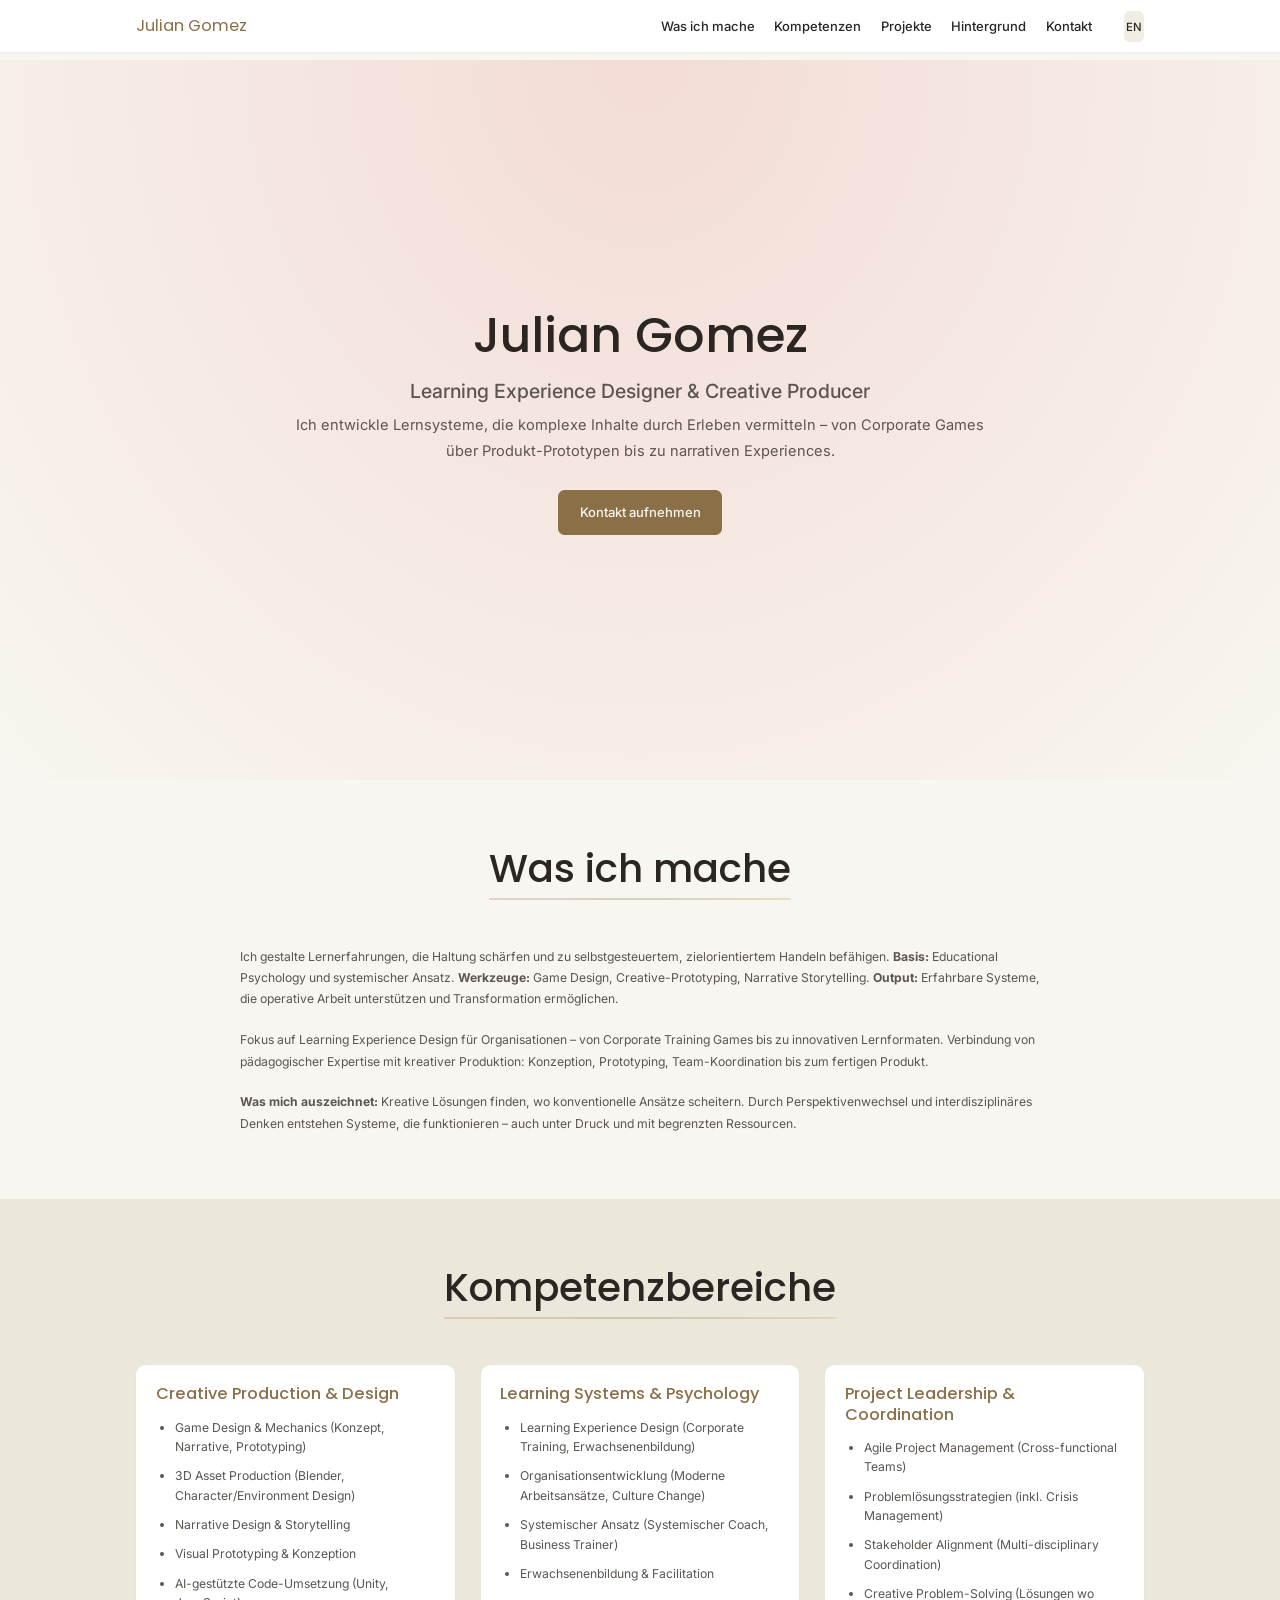
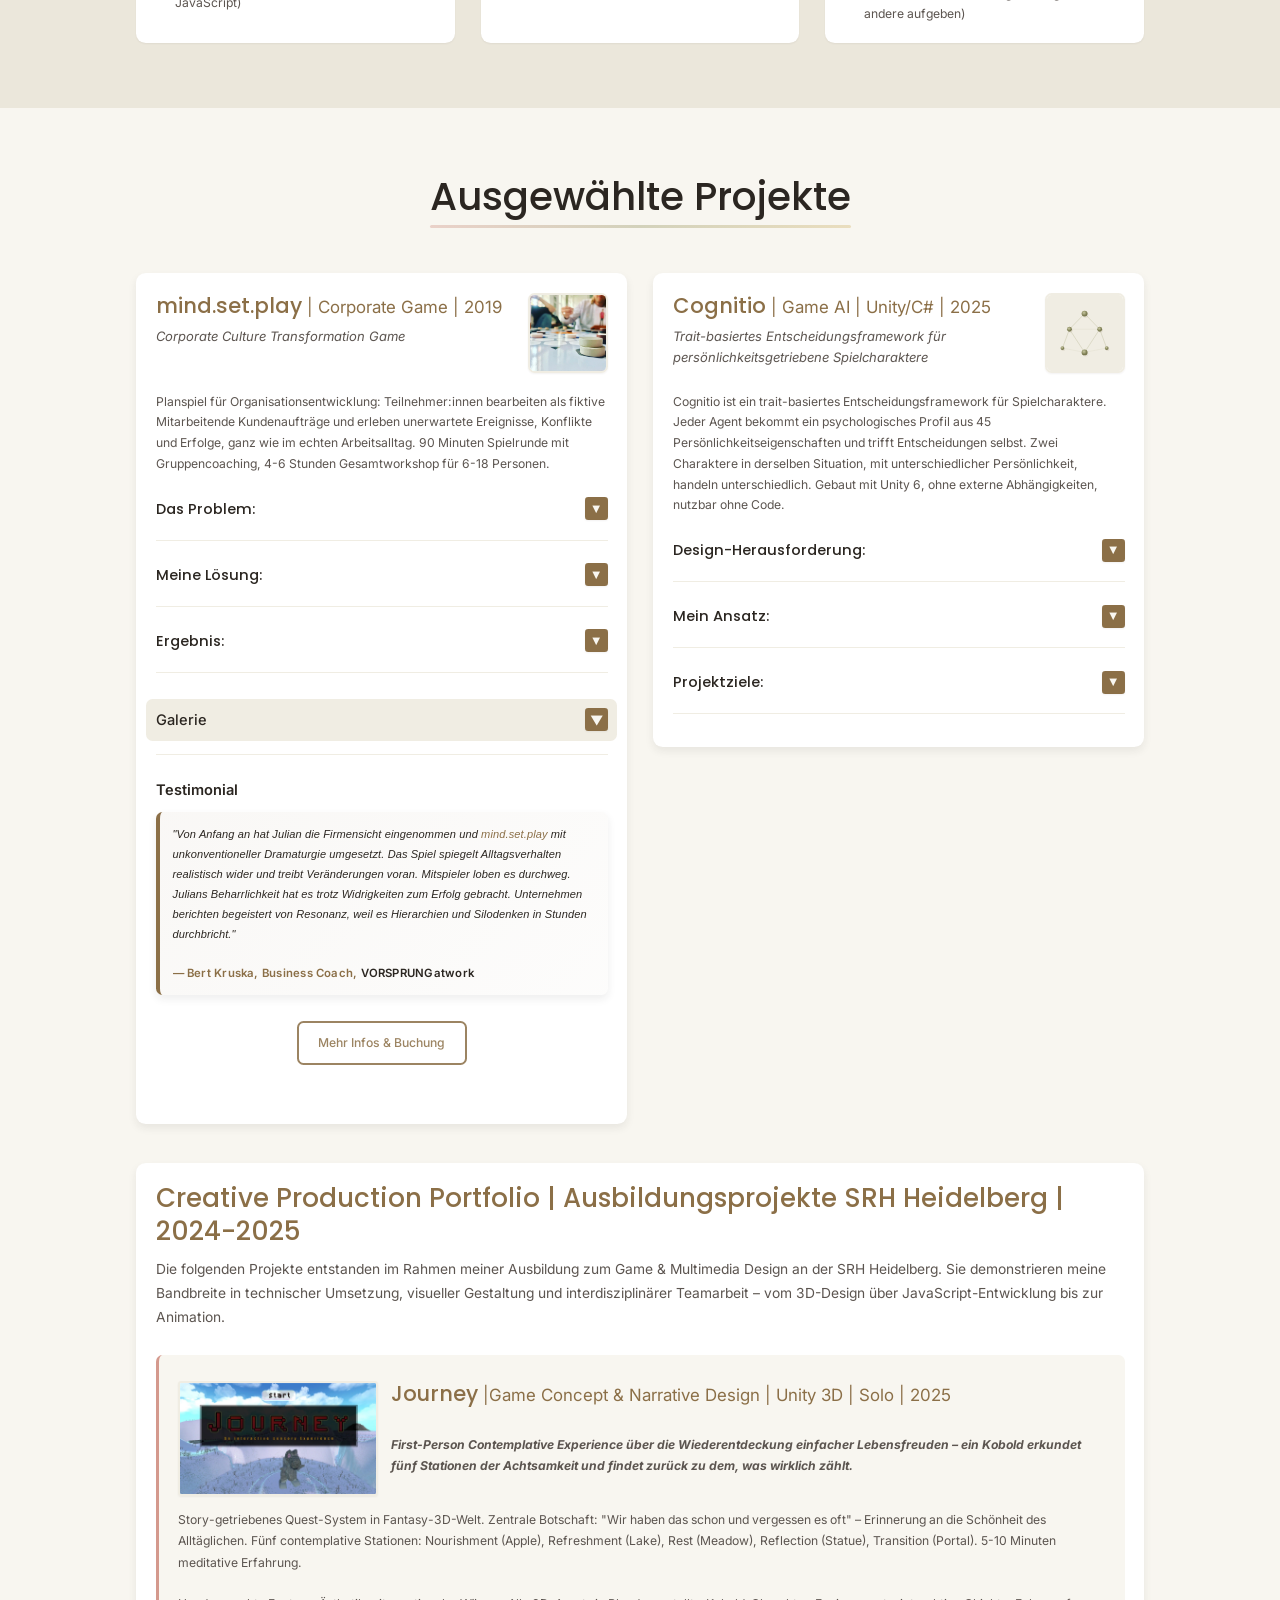
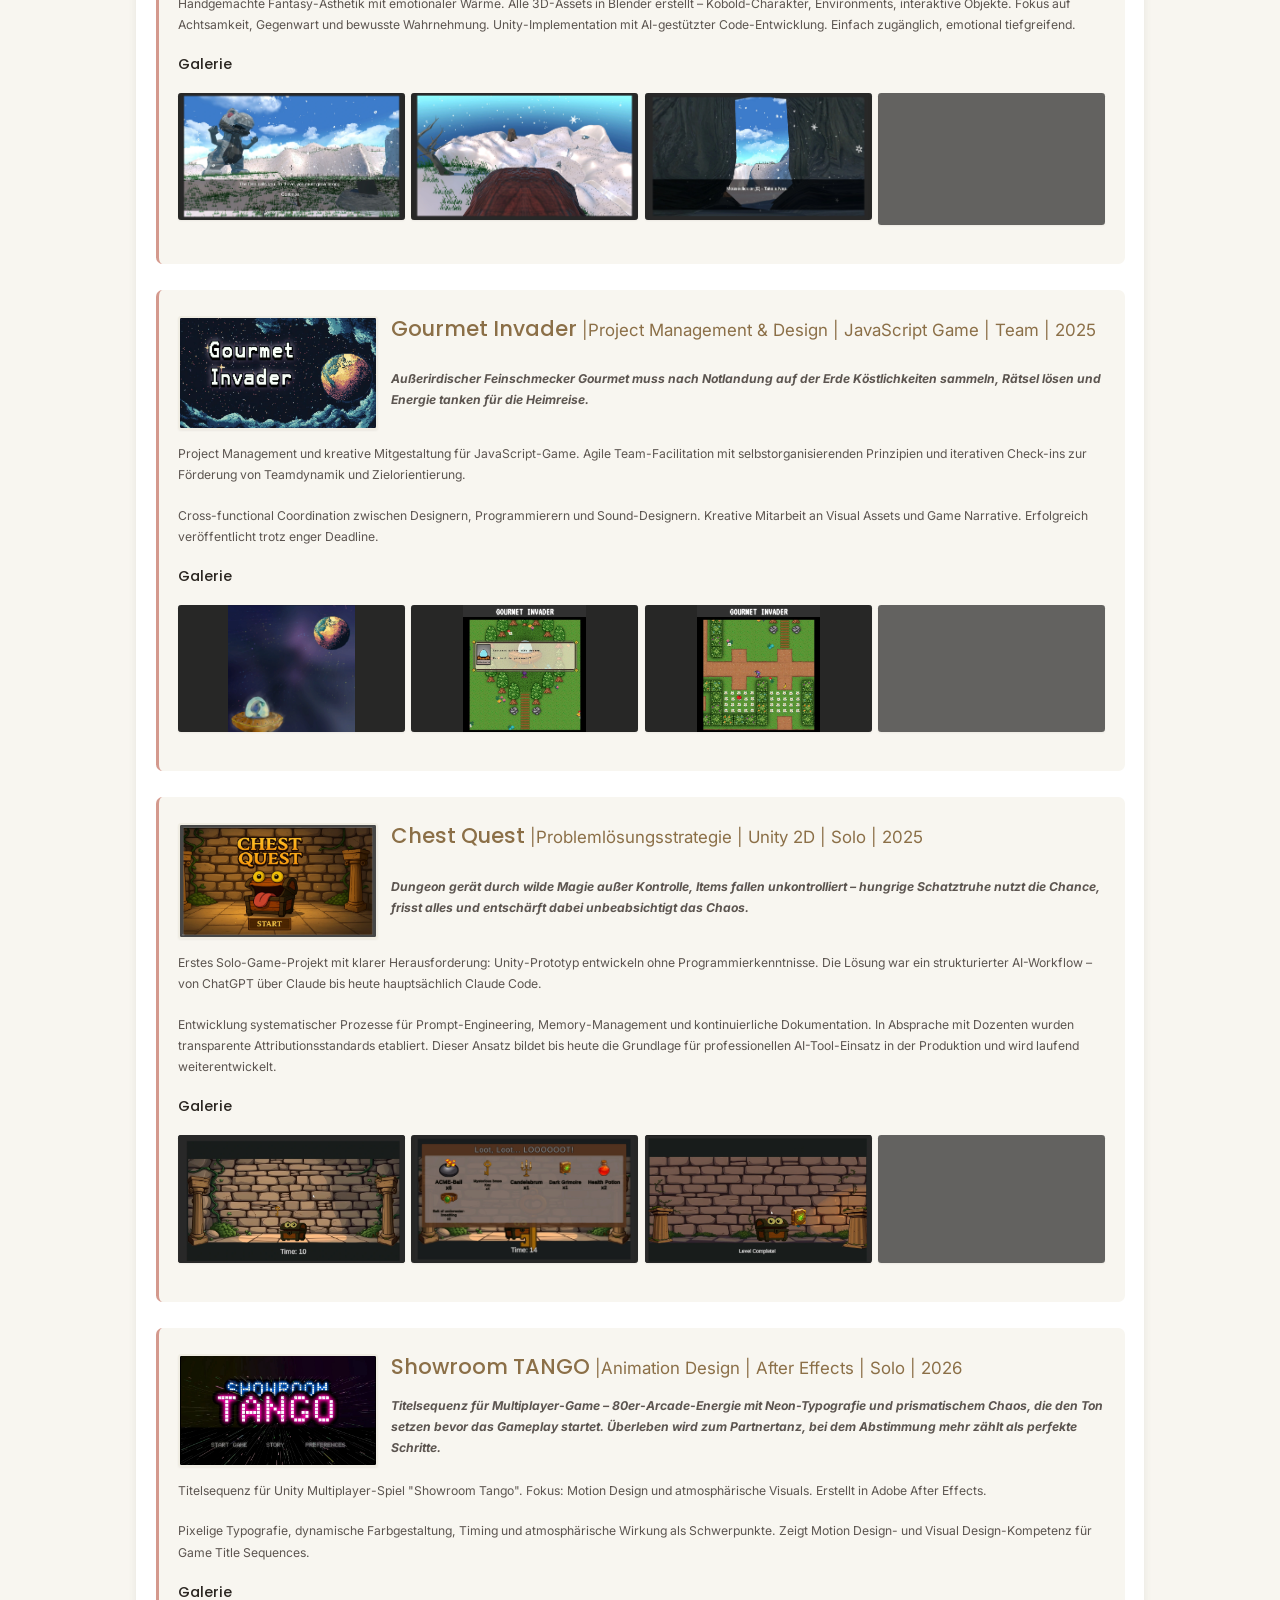
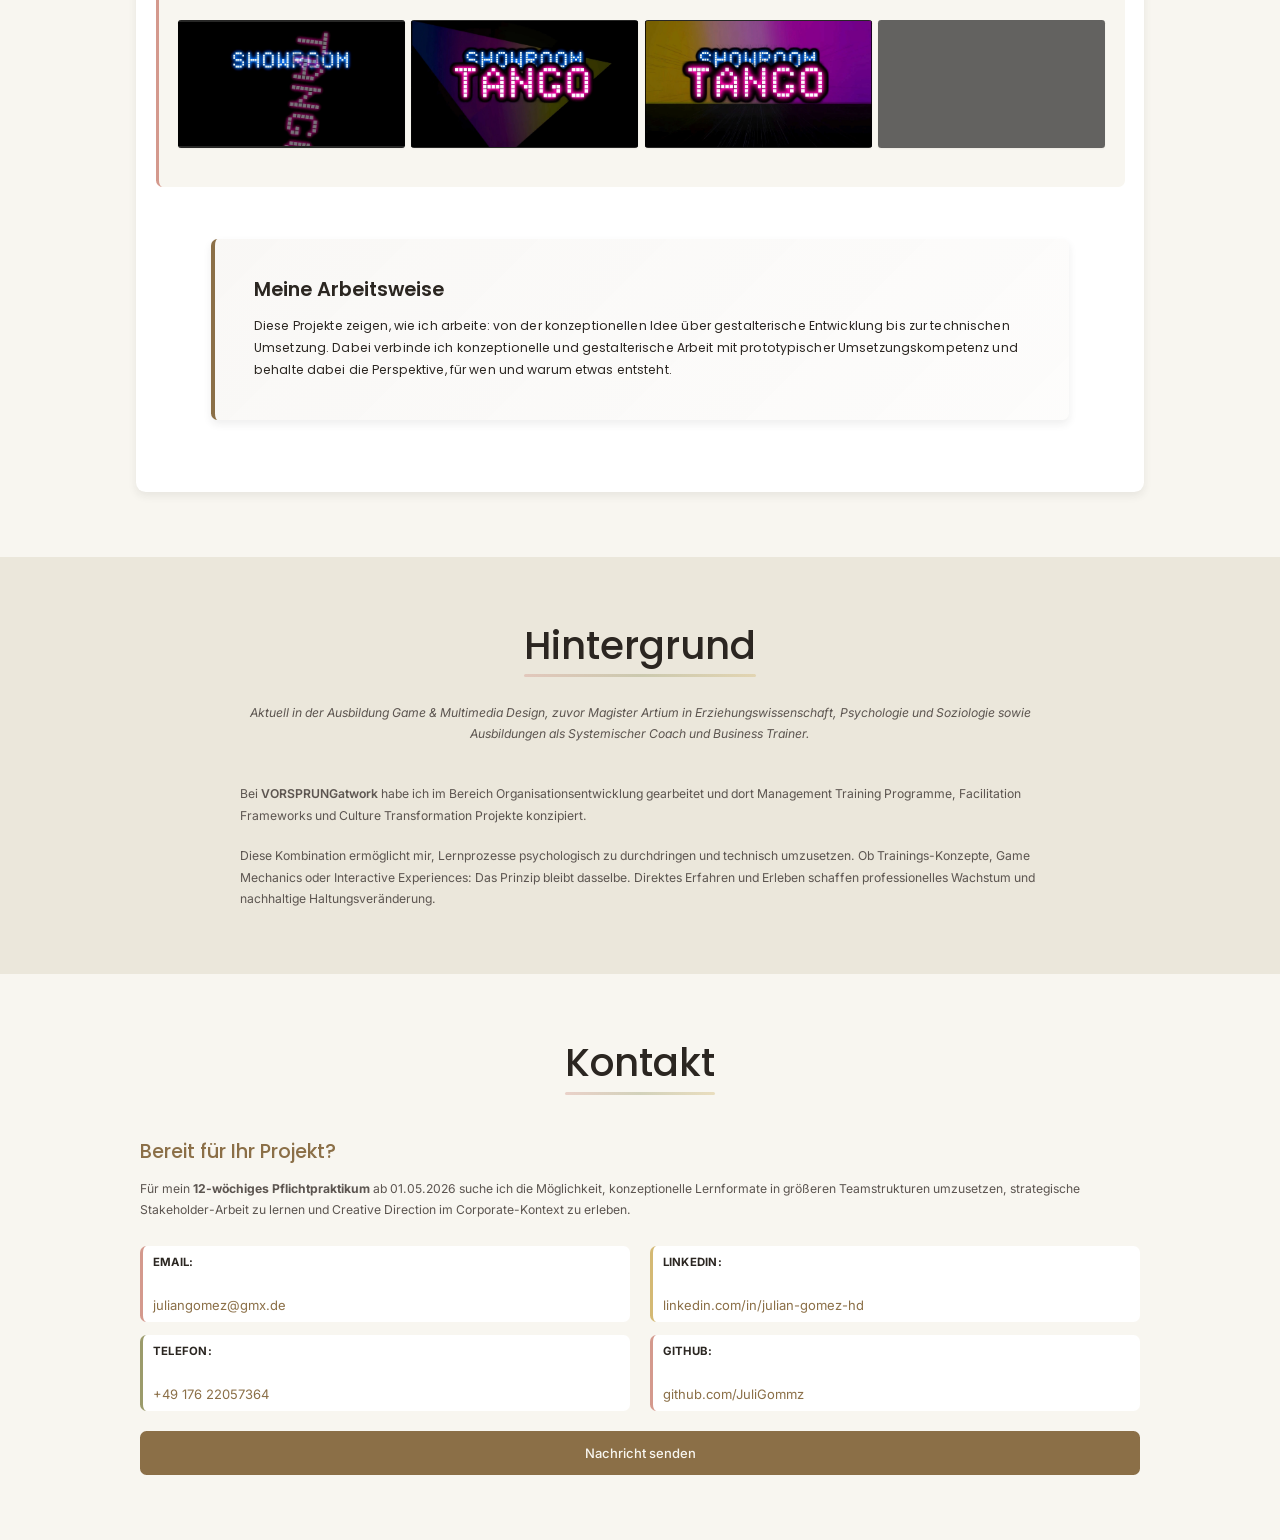
==== commit a4d24945: "style: scale down layout and unify body text sizes - Add html root font-size 13px (desktop) with 16p" ====
--- a/index.html
+++ b/index.html
@@ -30,7 +30,7 @@
     <link href="https://fonts.googleapis.com/css2?family=Poppins:wght@400;500;600&family=Inter:wght@400;500;600&display=swap" rel="stylesheet">
 
     <!-- Stylesheet -->
-    <link rel="stylesheet" href="css/styles.css?v=20260220k">
+    <link rel="stylesheet" href="css/styles.css?v=20260220l">
 </head>
 
 <body>
--- a/css/styles.css
+++ b/css/styles.css
@@ -58,13 +58,20 @@
    ============================================================================ */
 *, *::before, *::after { box-sizing: border-box; margin: 0; padding: 0; }
 
+html {
+  font-size: 13px;
+  overflow-x: hidden;
+}
+@media (max-width: 768px) {
+  html { font-size: 16px; }
+}
+
 body {
   font-family: var(--font-sans);
-  font-size: 16px;
+  font-size: 1rem;
   line-height: 1.6;
   color: var(--text-primary);
   background-color: var(--bg-primary);
-  overflow-x: hidden;
   transition: background-color 0.4s ease;
 }
 
@@ -95,7 +102,7 @@
 /* Container */
 .container {
   width: 100%;
-  max-width: 1280px;
+  max-width: 1060px;
   margin: 0 auto;
   padding: 0 1rem;
 }
@@ -244,7 +251,7 @@
   color: var(--text-secondary);
   line-height: 1.75;
   margin-bottom: var(--space-6);
-  font-size: 1.0625rem;
+  font-size: 0.9375rem;
 }
 
 .about-content p:last-child {
@@ -293,6 +300,7 @@
   color: var(--text-secondary);
   margin-bottom: var(--space-3);
   line-height: 1.6;
+  font-size: 0.9375rem;
 }
 
 .competency-pillar li:last-child {
@@ -657,7 +665,7 @@
 .project-intro {
   color: var(--text-secondary);
   line-height: 1.75;
-  font-size: 1.0625rem;
+  font-size: 0.9375rem;
   margin-bottom: var(--space-4);
 }
 
@@ -744,7 +752,7 @@
 
 .approach-card__text {
   font-family: var(--font-serif);
-  font-size: 1.125rem;
+  font-size: 0.9375rem;
   line-height: 1.8;
   color: var(--text-primary);
   margin: 0;
@@ -762,7 +770,7 @@
   }
 
   .approach-card__text {
-    font-size: 1rem;
+    font-size: 0.875rem;
   }
 }
 
@@ -869,7 +877,7 @@
 }
 
 .collapsible.active .collapsible-content {
-  max-height: 500px;
+  max-height: 1500px;
   padding-bottom: var(--space-4);
 }
 
@@ -922,6 +930,7 @@
 .project-mini p {
   color: var(--text-secondary);
   line-height: 1.75;
+  font-size: 0.9375rem;
   grid-column: 1 / -1;
   margin: 0;
 }
@@ -966,7 +975,7 @@
 .background-lead {
   max-width: 800px;
   margin: var(--space-6) auto var(--space-8);
-  font-size: 1rem;
+  font-size: 0.9375rem;
   line-height: 1.7;
   color: var(--text-secondary);
   font-style: italic;
@@ -975,7 +984,7 @@
 
 @media (max-width: 768px) {
   .background-lead {
-    font-size: 0.9375rem;
+    font-size: 0.875rem;
     margin: var(--space-4) auto var(--space-6);
   }
 }
@@ -993,7 +1002,7 @@
 
 .background-intro-card p {
   font-family: var(--font-serif);
-  font-size: 1.125rem;
+  font-size: 0.9375rem;
   line-height: 1.8;
   color: var(--text-primary);
   font-style: italic;
@@ -1006,7 +1015,7 @@
   }
 
   .background-intro-card p {
-    font-size: 1rem;
+    font-size: 0.875rem;
   }
 }
 
@@ -1019,7 +1028,7 @@
   color: var(--text-secondary);
   line-height: 1.75;
   margin-bottom: var(--space-6);
-  font-size: 1.0625rem;
+  font-size: 0.9375rem;
 }
 
 .background-content p:last-child {
@@ -1054,6 +1063,18 @@
   .featured-project {
     padding: var(--space-6);
   }
+
+  /* Fließtext mobile: einheitlich 0.875rem (14px) */
+  .about-content p,
+  .project-intro,
+  .contact-info p,
+  .project-header-simple p,
+  .featured-project__description,
+  .project-goals,
+  .collapsible-content,
+  .competency-pillar li,
+  .project-mini p,
+  .background-content p { font-size: 0.875rem; }
 }
 
 @media (max-width: 480px) {
@@ -1583,7 +1604,7 @@
 .contact-info p {
   color: var(--text-secondary);
   line-height: 1.75;
-  font-size: 1.0625rem;
+  font-size: 0.9375rem;
 }
 
 .contact-grid-new {
